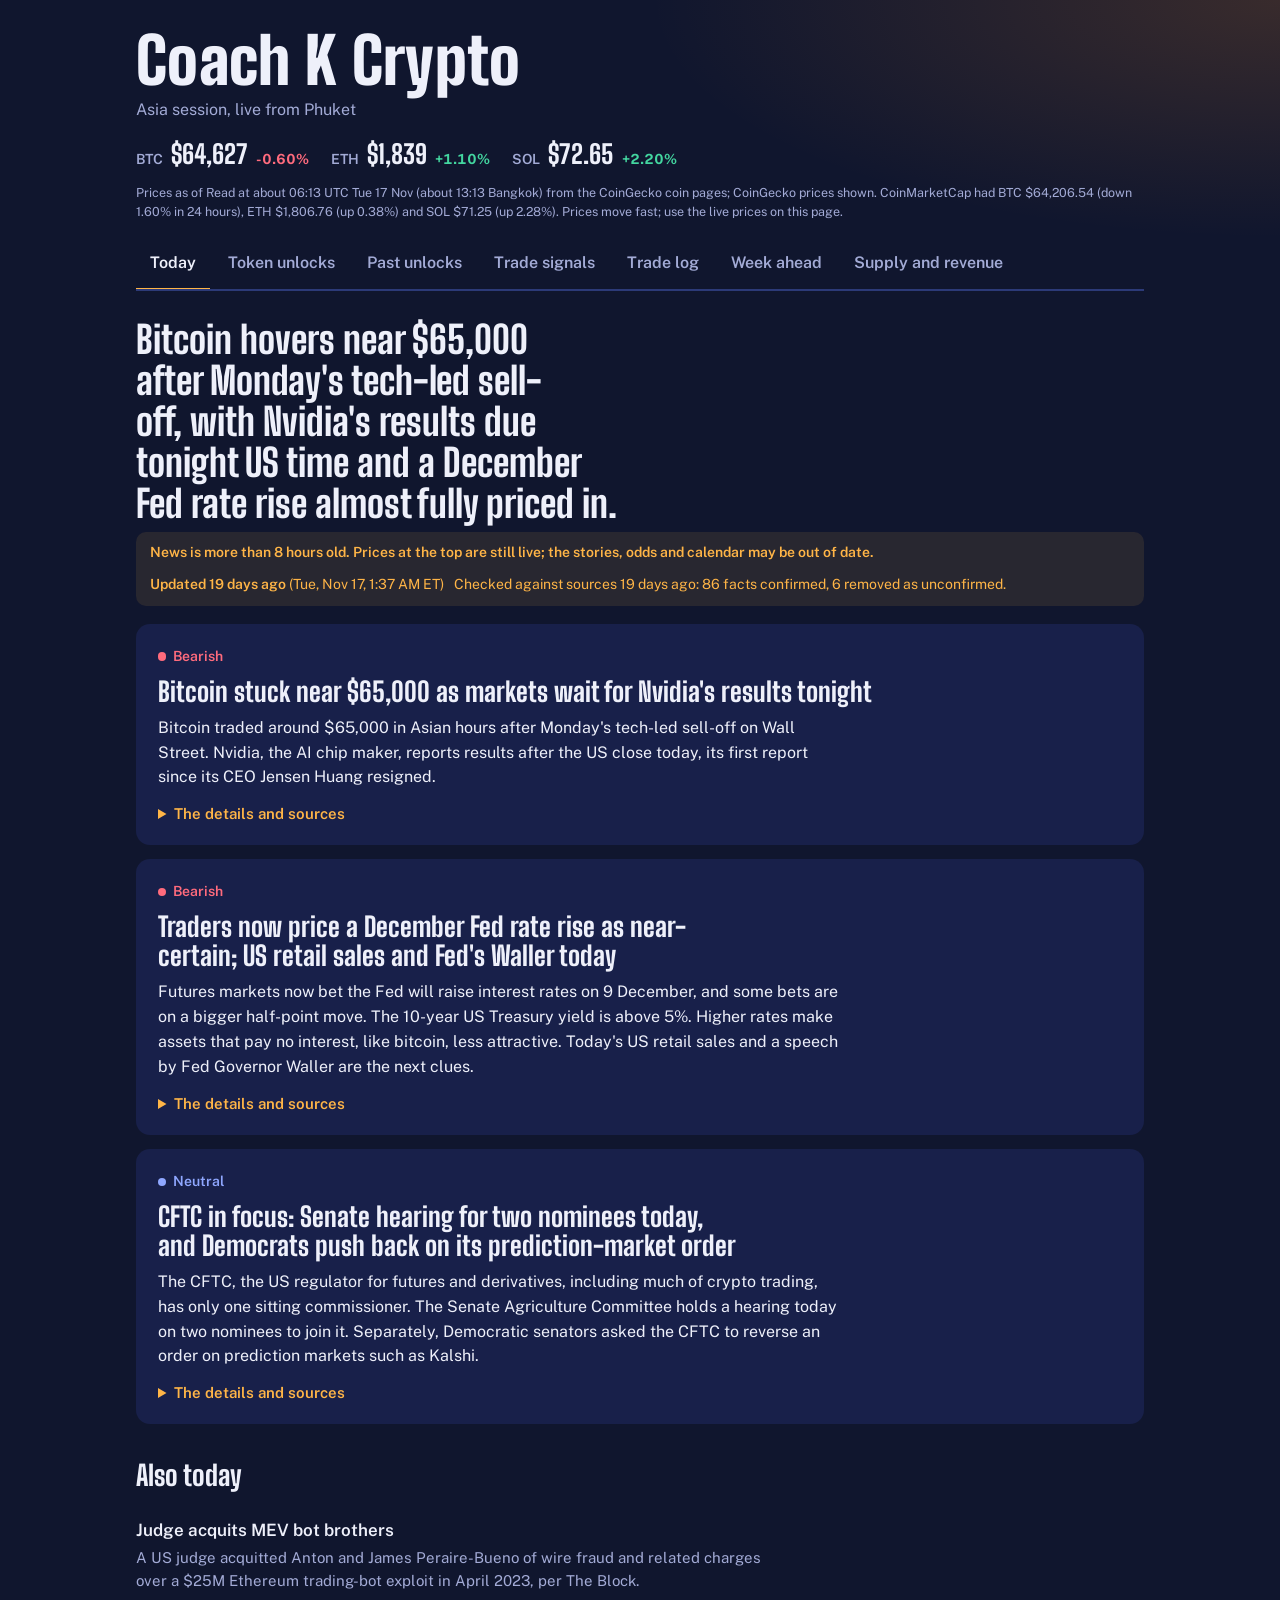
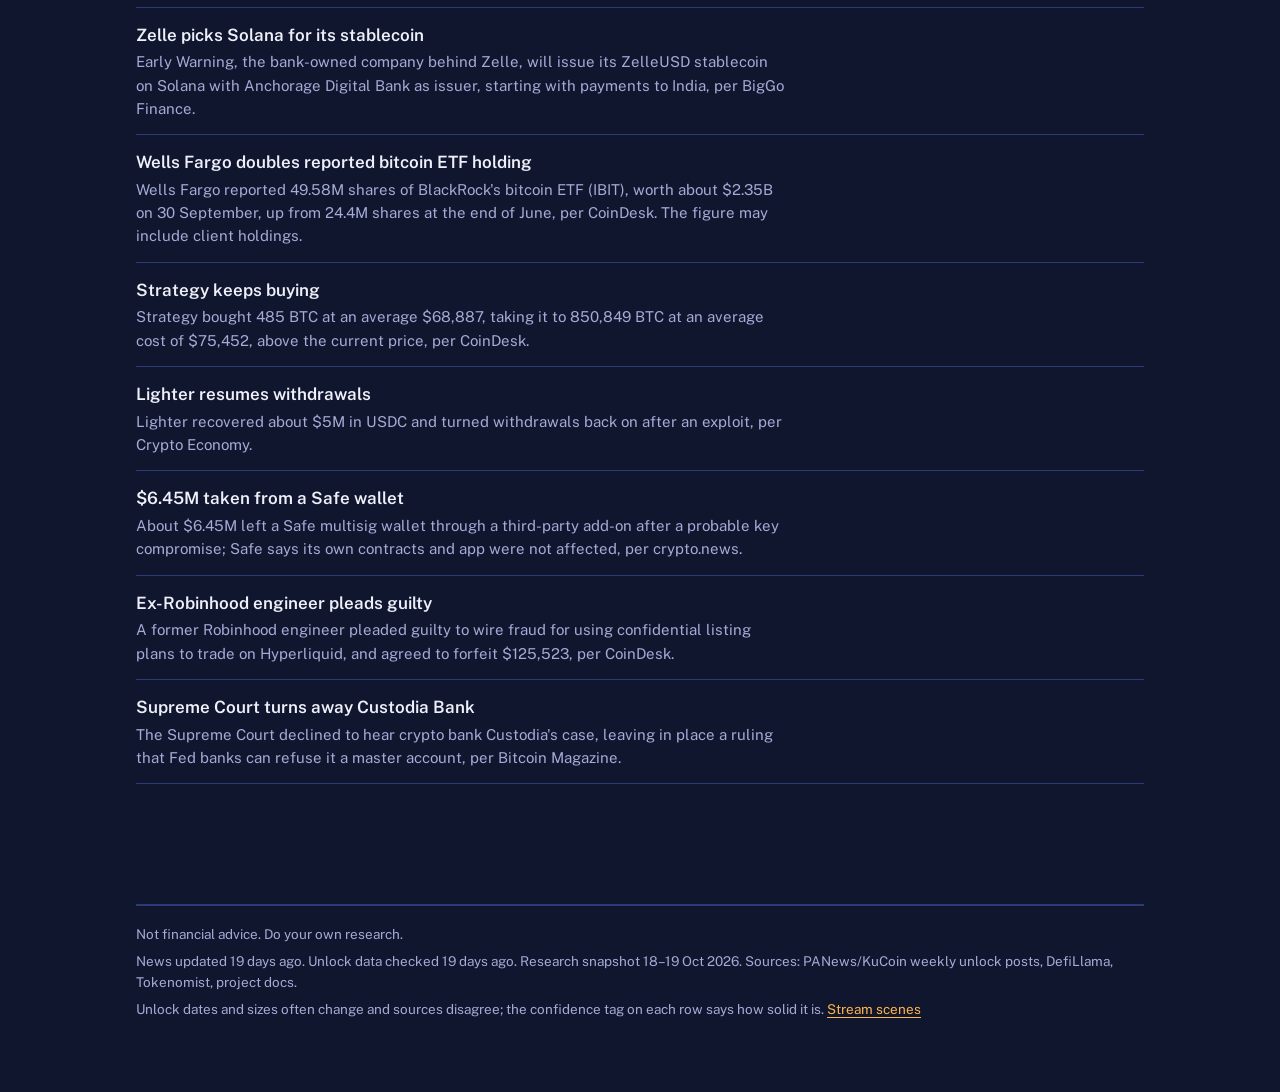
==== index.html @ 6798dce6 "Trade signals: simple card view; size badges, pump warning, week-move tracking - One card per setup " ====
<!doctype html>
<html lang="en">
<head>
<meta charset="utf-8">
<meta name="viewport" content="width=device-width,initial-scale=1,viewport-fit=cover">
<title>Coach K Crypto Desk</title>
<meta name="description" content="Today's crypto news, upcoming token unlocks and the week's market calendar.">
<link rel="preconnect" href="https://fonts.googleapis.com">
<link rel="preconnect" href="https://fonts.gstatic.com" crossorigin>
<link rel="stylesheet" href="https://fonts.googleapis.com/css2?family=Big+Shoulders+Display:wght@700;800;900&family=Public+Sans:wght@400;500;600;700&display=swap">
<link rel="stylesheet" href="assets/desk.css">
<style>
body { margin: 0; background: var(--night); color: var(--text); font-family: var(--body); font-size: 16px; line-height: 1.55; }
.wrap { max-width: 1040px; margin: 0 auto; padding-left: max(16px, env(safe-area-inset-left, 0px)); padding-right: max(16px, env(safe-area-inset-right, 0px)); padding-block: 0 72px; }
a { color: var(--sun); text-underline-offset: 3px; }
:focus-visible { outline: 3px solid var(--sun); outline-offset: 2px; border-radius: 4px; }

header.top { background: radial-gradient(900px 340px at 100% 0%, rgba(240, 138, 36, .18), transparent 70%); padding-top: env(safe-area-inset-top, 0); }
header.top .wrap { padding-bottom: 0; }
.brandrow { display: flex; flex-wrap: wrap; align-items: flex-end; justify-content: space-between; gap: 12px 24px; padding: 32px 0 18px; }
.brand h1 { font-family: var(--display); font-weight: 900; font-size: clamp(40px, 7vw, 64px); line-height: .9; margin: 0; letter-spacing: .005em; }
.brand p { margin: 8px 0 0; color: var(--muted); }
.prices { display: flex; flex-wrap: wrap; gap: 8px 22px; align-items: baseline; }
.prices div { display: flex; gap: 8px; align-items: baseline; }
.prices .s { color: var(--muted); font-weight: 600; font-size: 14px; }
.prices .p { font-family: var(--display); font-weight: 800; font-size: 26px; }
.prices .ch { font-size: 14px; font-weight: 700; }
.prices .src { width: 100%; font-size: 12.5px; color: var(--muted); }

nav.tabs { display: flex; gap: 4px; overflow-x: auto; border-bottom: 2px solid var(--line); scrollbar-width: none; }
nav.tabs button { font: inherit; font-weight: 600; font-size: 16px; color: var(--muted); background: none; border: 0; padding: 12px 14px; border-bottom: 3px solid transparent; margin-bottom: -2px; cursor: pointer; white-space: nowrap; }
nav.tabs button[aria-selected="true"] { color: var(--text); border-bottom-color: var(--sun); }

section { padding-top: 28px; }
.lead { font-family: var(--display); font-weight: 800; font-size: clamp(26px, 4vw, 38px); line-height: 1.08; margin: 0 0 8px; max-width: 30ch; text-wrap: balance; }
.stamp { color: var(--muted); font-size: 14px; margin: 0 0 24px; }
h2 { font-family: var(--display); font-weight: 800; font-size: 28px; line-height: 1.1; margin: 36px 0 12px; }

.stories { display: grid; gap: 14px; }
.storyc { background: var(--panel); border-radius: 14px; padding: 20px 22px; }
.storyc h3 { font-family: var(--display); font-weight: 800; font-size: 27px; line-height: 1.08; margin: 8px 0 10px; text-wrap: balance; }
.storyc p { margin: 0; max-width: 68ch; }
.storyc details { margin-top: 12px; }
.storyc summary { cursor: pointer; color: var(--sun); font-weight: 600; font-size: 15px; }
.storyc ul { margin: 12px 0 0; padding-left: 20px; display: grid; gap: 8px; max-width: 68ch; color: var(--muted); }
.storyc .srcs { margin-top: 12px; font-size: 14px; display: flex; flex-direction: column; gap: 4px; }
.mood { font-size: 14px; }

.briefs { display: grid; gap: 0; }
.briefs a { display: block; text-decoration: none; color: inherit; padding: 14px 0; border-bottom: 1px solid var(--line); }
.briefs a:hover b { color: var(--sun); }
.briefs b { font-weight: 600; font-size: 17px; }
.briefs span { display: block; color: var(--muted); font-size: 15px; margin-top: 2px; max-width: 72ch; }

.seg { display: inline-flex; background: var(--panel); border-radius: 10px; padding: 4px; gap: 4px; margin-bottom: 16px; flex-wrap: wrap; }
.seg button { font: inherit; font-size: 14.5px; font-weight: 600; color: var(--muted); background: none; border: 0; border-radius: 7px; padding: 7px 12px; cursor: pointer; }
.seg button[aria-pressed="true"] { background: var(--panel-2); color: var(--text); }
.intro { color: var(--muted); max-width: 70ch; margin: 0 0 16px; }

.ul { display: grid; gap: 8px; }
.u { background: var(--panel); border-radius: 12px; }
.u > button { all: unset; box-sizing: border-box; width: 100%; display: grid; grid-template-columns: 165px 120px 95px minmax(0, 1fr) 190px; gap: 16px; align-items: center; padding: 14px 18px; cursor: pointer; border-radius: 12px; }
.u > button:focus-visible { outline: 3px solid var(--sun); }
.u.soon > button { box-shadow: inset 4px 0 0 var(--sun); }
.u .cd { font-family: var(--display); font-weight: 800; font-size: 24px; color: var(--sun); line-height: 1.05; }
.u .cd.dayonly { color: var(--text); }
.u .when { font-size: 13px; color: var(--muted); }
.u .tok { font-family: var(--display); font-weight: 900; font-size: 26px; line-height: 1; }
.u .nm { font-size: 13px; color: var(--muted); white-space: nowrap; overflow: hidden; text-overflow: ellipsis; }
.u .val { font-family: var(--display); font-weight: 800; font-size: 22px; }
.u .val.na { font-family: var(--body); font-weight: 500; font-size: 13px; color: var(--muted); }
.u .track { height: 9px; }
.u .pct { font-size: 13px; color: var(--muted); margin-top: 4px; }
.u .pct b { color: var(--text); }
.c-score { display: flex; flex-direction: column; align-items: flex-end; gap: 6px; }
.pchip, .cchip { font-size: 12.5px; font-weight: 600; border-radius: 6px; padding: 3px 8px; white-space: nowrap; }
.pchip.p-low { color: var(--bull); background: rgba(67, 214, 160, .13); }
.pchip.p-mod { color: var(--sun); background: rgba(255, 181, 71, .13); }
.pchip.p-high { color: var(--bear); background: rgba(255, 107, 125, .14); }
.pchip.p-vhigh { color: #1A1406; background: var(--bear); }
.pchip.p-na { color: var(--muted); background: rgba(255, 255, 255, .06); }
.cchip { color: var(--muted); background: rgba(255, 255, 255, .05); font-weight: 500; }
.cchip b { color: var(--text); font-variant-numeric: tabular-nums; }
.cchip.c-high b { color: var(--bull); } .cchip.c-good b { color: var(--calm); } .cchip.c-low b { color: var(--sun); } .cchip.c-unverified b { color: var(--bear); }
.mgrid { display: grid; grid-template-columns: minmax(0, 1fr) minmax(0, 1fr); gap: 18px; margin-bottom: 8px; }
.mgrid h4 { margin: 0 0 4px; font-size: 15px; color: var(--text); }
.small { font-size: 13.5px; color: var(--muted); margin: 0 0 6px; }
ul.facts { list-style: none; margin: 0; padding: 0; display: grid; gap: 6px; }
ul.facts li { display: grid; grid-template-columns: 52px minmax(0, 1fr); gap: 8px; font-size: 14px; line-height: 1.4; }
ul.facts b { color: var(--text); font-weight: 600; }
.fp { font-weight: 700; text-align: right; }
.fp.neg { color: var(--bear); } .fp.pos { color: var(--bull); } .fp.na { color: var(--muted); font-weight: 500; }
.ev { color: var(--muted); font-size: 13px; }
.srcs { display: flex; flex-wrap: wrap; gap: 4px 12px; }
.history { background: rgba(255,181,71,.07); border-radius: 8px; padding: 8px 10px; color: var(--text); }
details.method { background: var(--panel); border-radius: 12px; padding: 12px 16px; margin: 0 0 14px; }
details.method summary { cursor: pointer; color: var(--sun); font-weight: 600; }
.mbody { display: grid; gap: 10px; margin-top: 10px; max-width: 75ch; }
.mbody p { margin: 0; }
.evlist { margin: 0; padding-left: 18px; display: grid; gap: 6px; font-size: 14px; color: var(--muted); }
@media (max-width: 720px) { .mgrid { grid-template-columns: 1fr; } }
.panel { background: var(--panel); border-radius: 14px; padding: 18px 20px; margin: 0 0 16px; display: grid; gap: 10px; min-width: 0; }
.panel h3 { font-family: var(--display); font-weight: 800; font-size: 22px; line-height: 1.1; margin: 0; }
.phead { display: flex; flex-wrap: wrap; gap: 10px 16px; align-items: center; justify-content: space-between; }
.phead .seg { margin: 0; }
.chartbox { position: relative; overflow-x: auto; }
.tip[hidden] { display: none; }
.lc { width: 100%; min-width: 600px; height: auto; display: block; }
.lc .grid { stroke: rgba(255,255,255,.07); stroke-width: 1; }
.lc .zero { stroke: rgba(255,255,255,.28); stroke-width: 1; }
.lc .d0, .spark .d0 { stroke: var(--sun); stroke-width: 1; stroke-dasharray: 3 3; }
.lc .xh { stroke: rgba(255,255,255,.4); stroke-width: 1; }
.lc .tick { fill: var(--muted); font-size: 12px; font-family: var(--body); }
.lc .dl { fill: var(--text); font-size: 12.5px; font-family: var(--body); font-weight: 600; }
.tip { position: absolute; top: 8px; background: var(--night); border: 1px solid var(--line); border-radius: 8px; padding: 8px 10px; font-size: 13px; display: grid; gap: 3px; min-width: 170px; pointer-events: none; }
.tip i, .sw { display: inline-block; width: 9px; height: 9px; border-radius: 50%; margin-right: 6px; }
.spark svg polyline { stroke: var(--text); }
.spark .zero { stroke: rgba(255,255,255,.2); }
table.gt td:first-child { white-space: nowrap; }
.smalltag { color: var(--sun); font-size: 12px; font-weight: 600; }
.rng { display: block; color: var(--muted); font-size: 11.5px; }
.verdict { margin: 0; font-weight: 600; max-width: 75ch; }
.grid { min-width: 620px; }
.grid th[scope=row] { text-align: left; white-space: nowrap; color: var(--muted); font-weight: 600; }
.gcell { text-align: center !important; vertical-align: middle; border-radius: 6px; }
.gcell b { display: block; font-size: 17px; }
.gcell small { display: block; color: var(--muted); font-size: 11.5px; }
.gcell.pos { background: rgba(67, 214, 160, .10); } .gcell.pos b { color: var(--bull); }
.gcell.neg { background: rgba(255, 107, 125, .08); } .gcell.neg b { color: var(--bear); }
.gcell.clear { box-shadow: inset 0 0 0 2px var(--bull); }
.gcell.best { box-shadow: inset 0 0 0 3px var(--sun); }
.gcell.na { background: transparent; }
section > .seg:first-child { margin-top: 0; }
.warnline { color: var(--sun); }
ol.steps { margin: 0; padding-left: 22px; display: grid; gap: 8px; max-width: 80ch; }
table.sig { min-width: 1080px; }
.gl { display: grid; grid-template-columns: repeat(4, minmax(0, 1fr)); gap: 10px; }
.gl .gc { background: rgba(255, 255, 255, .04); border-radius: 12px; padding: 12px 14px; display: grid; gap: 4px; }
.gl .gc .gn { font-size: 22px; font-weight: 800; letter-spacing: .5px; }
.gl .gc .gr { font-size: 20px; font-weight: 700; font-variant-numeric: tabular-nums; }
.gl .gc small { color: var(--muted); }
.gb { display: inline-block; font-weight: 800; font-size: 12px; letter-spacing: .4px; border-radius: 6px; padding: 2px 7px; margin-right: 4px; }
.gb.g-AAA { background: rgba(67, 214, 160, .18); color: var(--bull); } .gb.g-AA { background: rgba(143, 167, 255, .18); color: var(--calm); }
.gb.g-A { background: rgba(255, 181, 71, .16); color: var(--sun); } .gb.g-none { background: rgba(255, 255, 255, .06); color: var(--muted); }
.gn.g-AAA { color: var(--bull); } .gn.g-AA { color: var(--calm); } .gn.g-A { color: var(--sun); } .gn.g-none { color: var(--muted); }
.eck { display: inline-block; font-size: 12.5px; margin: 2px 6px 2px 0; white-space: nowrap; } .eck.y { color: var(--bull); } .eck.n { color: var(--muted); text-decoration: line-through; } .eck.u { color: var(--muted); }
.est { font-size: 12px; font-weight: 700; border-radius: 6px; padding: 2px 7px; white-space: nowrap; }
.est.s-confirmed { background: rgba(67, 214, 160, .16); color: var(--bull); } .est.s-watching { background: rgba(255, 181, 71, .14); color: var(--sun); }
.est.s-hurts { background: rgba(255, 107, 125, .14); color: var(--bear); } .est.s-few { background: rgba(255, 255, 255, .06); color: var(--muted); }
.gup { display: grid; gap: 8px; } .gup .gi { display: grid; grid-template-columns: 64px minmax(0, 1fr) auto; gap: 4px 12px; align-items: start; background: rgba(255, 255, 255, .03); border-radius: 10px; padding: 10px 12px; }
@media (max-width: 760px) { .gl { grid-template-columns: repeat(2, minmax(0, 1fr)); } .gup .gi { grid-template-columns: 56px minmax(0, 1fr); } .gup .gi .gx { grid-column: 2; } }
.status { font-weight: 600; } .status.soon { color: var(--sun); } .status.open { color: var(--bull); }
.heat td.n { color: var(--text); font-variant-numeric: tabular-nums; } .heat td.pick { outline: 2px solid var(--sun); outline-offset: -2px; font-weight: 700; }
details.logp h4 { margin: 18px 0 6px; font-size: 15px; } table.sig small.why { color: var(--muted); font-size: 12px; } table.sig td { vertical-align: top; }
.tiles { display: grid; grid-template-columns: repeat(auto-fit, minmax(130px, 1fr)); gap: 10px; margin: 14px 0 18px; }
.tile { background: var(--panel, #1b2350); border-radius: 10px; padding: 10px 14px; } .tile small { display: block; color: var(--muted); font-size: 12.5px; } .tile b { font-size: 20px; }
ul.plain { list-style: none; padding: 0; margin: 0; } ul.plain li { padding: 6px 0; border-top: 1px solid rgba(255,255,255,.06); }
tr.ctx td { background: rgba(255,255,255,.03); font-size: 13.5px; line-height: 1.7; padding: 10px 14px; } tr.ctx[hidden] { display: none; }
.ctxbtn { background: none; border: 0; color: var(--muted); font-size: 12px; padding: 2px 0; cursor: pointer; } .ctxbtn:hover { color: var(--text); }
table.sig tr.avoid td { background: rgba(255,99,99,.07); } table.sig tr.avoid td:first-child { box-shadow: inset 3px 0 0 #ff6363; }
table.sig td:first-child { min-width: 168px; } .scard { border: 1px solid rgba(255,255,255,.08); border-radius: 10px; padding: 10px 14px; margin: 8px 0; } .scard.dim { opacity: .65; } .scard.avoid { border-color: #ff6363; background: rgba(255,99,99,.06); }
.cl1 { display: flex; align-items: center; gap: 10px; flex-wrap: wrap; font-size: 17px; } .cl1 .vd { margin-left: auto; } .cl2 { color: var(--muted); font-size: 14px; margin-top: 3px; } .cl2 b { color: var(--text); } .cl3 { font-size: 13.5px; margin-top: 3px; }
.vd { font-size: 12.5px; font-weight: 700; border-radius: 999px; padding: 3px 11px; } .v-sig { background: rgba(57,135,229,.22); color: #9cc7ff; } .v-strong { background: #199e70; color: #fff; } .v-bad { background: #ff6363; color: #1b1030; } .v-none { background: rgba(255,255,255,.07); color: var(--muted); }
details.more { margin-top: 8px; } details.more > summary { cursor: pointer; color: var(--muted); font-size: 14px; padding: 4px 0; }
details.fold > summary { cursor: pointer; list-style: none; } details.fold > summary h3 { display: inline; } details.fold > summary::after { content: '  show'; color: var(--sun); font-size: 13px; } details.fold[open] > summary::after { content: '  hide'; } details.fold .panel { box-shadow: none; padding-left: 0; padding-right: 0; background: none; }
.szb { white-space: nowrap; display: inline-block; font-size: 11.5px; font-weight: 700; border-radius: 5px; padding: 1px 6px; margin: 2px 0; letter-spacing: .01em; }
.szb.sz0 { color: var(--muted); font-weight: 500; padding-left: 0; } .szb.sz1 { background: rgba(255,181,71,.14); color: #ffcf87; }
.szb.sz2 { background: rgba(236,133,71,.25); color: #ffb88f; } .szb.sz3 { background: #ec8547; color: #1b1030; }
.pc.warn { color: #ffcf87; } .status.bad { color: #ff8a8a; font-weight: 700; }
.tierA { color: var(--sun); font-weight: 700; font-size: 12px; }
.pc { font-weight: 600; font-size: 13.5px; } .pc.ok { color: var(--bull); } .pc.bad { color: var(--bear); } .pc.na { color: var(--muted); font-weight: 500; }
details.logp summary { cursor: pointer; list-style: none; } details.logp summary h3 { display: inline; } details.logp summary::after { content: ' (show)'; color: var(--sun); font-size: 14px; } details.logp[open] summary::after { content: ' (hide)'; }
.findings ul { margin: 0; padding-left: 18px; display: grid; gap: 6px; max-width: 80ch; }
tr.small td { opacity: .75; }
.na { color: var(--muted); }
.bars2 { display: grid; gap: 8px; }
.brow { display: grid; grid-template-columns: 150px minmax(0, 1fr) 46px; gap: 12px; align-items: center; font-size: 14px; }
.bar2 { height: 12px; background: rgba(255,255,255,.06); border-radius: 4px; overflow: hidden; }
.bar2 i { display: block; height: 100%; background: var(--sun); border-radius: 0 4px 4px 0; }
table.el { min-width: 680px; }
table.el tr.click { cursor: pointer; }
table.el tr.click:hover td, table.el tr.open td { background: var(--panel-2); }
table.el tr.click:focus-visible { outline: 2px solid var(--sun); outline-offset: -2px; }
table.el small { color: var(--muted); }
table.el tr.det td { background: var(--panel-2); }
section > .tablewrap, .panel .tablewrap { background: transparent; }
@media (max-width: 560px) { .brow { grid-template-columns: 110px minmax(0, 1fr) 40px; } .panel { padding: 14px; } }

.u .more { padding: 0 18px 16px; font-size: 14.5px; color: var(--muted); display: grid; gap: 4px; }
.u .more b { color: var(--text); font-weight: 600; }
@media (max-width: 560px) { .prices { gap: 4px 14px; } .prices .p { font-size: 21px; } }
@media (max-width: 720px) {
  .u > button { grid-template-columns: minmax(0, 1fr) auto; gap: 8px 12px; }
  .u .c-tok { grid-row: 1; grid-column: 1; }
  .u .c-val { grid-row: 1; grid-column: 2; text-align: right; }
  .u .c-cd { grid-row: 2; grid-column: 1; }
  .c-score { grid-row: 4; grid-column: 1 / -1; flex-direction: row; justify-content: flex-start; flex-wrap: wrap; }
  .u .c-sup { grid-row: 3; grid-column: 1 / -1; }
}

.sched { display: grid; gap: 8px; }
.sched .s { background: var(--panel); border-radius: 12px; padding: 14px 18px; display: grid; grid-template-columns: 120px minmax(0, 1fr) 150px; gap: 16px; align-items: baseline; }
.sched .tok { font-family: var(--display); font-weight: 900; font-size: 24px; line-height: 1; }
.sched .nm, .sched .k { font-size: 13px; color: var(--muted); }
.sched .amt { font-weight: 600; }
.sched .note { font-size: 14px; color: var(--muted); margin-top: 2px; }
.sched .nx { text-align: right; font-family: var(--display); font-weight: 800; font-size: 20px; color: var(--sun); }
@media (max-width: 640px) { .sched .s { grid-template-columns: 1fr auto; } .sched .s > div:nth-child(2) { grid-column: 1 / -1; grid-row: 2; } }

.cal { display: grid; gap: 6px; }
.crow { display: grid; grid-template-columns: 190px minmax(0, 1fr); gap: 16px; padding: 12px 16px; border-radius: 12px; }
.crow.key { background: var(--panel); box-shadow: inset 4px 0 0 var(--sun); }
.crow .t { font-family: var(--display); font-weight: 800; font-size: 20px; line-height: 1.1; }
.crow .t small { display: block; font-family: var(--body); font-weight: 500; font-size: 13px; color: var(--muted); }
.crow .e { font-weight: 600; display: flex; gap: 10px; align-items: baseline; }
.crow .e .mood { font-size: 0; flex: none; }
.crow .e .mood::before { width: 10px; height: 10px; }
.crow .n { font-size: 14.5px; color: var(--muted); padding-left: 20px; }
@media (max-width: 560px) { .crow { grid-template-columns: 1fr; gap: 4px; } }

.tablewrap { overflow-x: auto; background: var(--panel); border-radius: 12px; }
table { border-collapse: collapse; width: 100%; min-width: 760px; font-size: 14.5px; }
th, td { text-align: left; padding: 10px 14px; border-bottom: 1px solid var(--line); vertical-align: top; }
th { color: var(--muted); font-weight: 600; font-size: 13px; white-space: nowrap; }
th button { all: unset; cursor: pointer; }
th button:focus-visible { outline: 2px solid var(--sun); }
td.n, th.n { text-align: right; font-variant-numeric: tabular-nums; white-space: nowrap; }
td.tk { font-family: var(--display); font-weight: 900; font-size: 19px; }
td.tk small { display: block; font-family: var(--body); font-weight: 500; font-size: 12.5px; color: var(--muted); }
tr:last-child td { border-bottom: 0; }

footer { margin-top: 48px; padding-top: 18px; border-top: 2px solid var(--line); font-size: 13.5px; color: var(--muted); display: grid; gap: 6px; }
.state { padding: 60px 0; color: var(--muted); }
.fresh { display: flex; gap: 10px; align-items: baseline; flex-wrap: wrap; font-size: 14px; color: var(--muted); margin: 0 0 18px; }
.fresh b { color: var(--text); font-weight: 600; }
.fresh.stale { color: var(--sun); background: rgba(255, 181, 71, .1); border-radius: 10px; padding: 10px 14px; }
.fresh.stale b { color: var(--sun); }
.breaking { display: grid; gap: 10px; margin: 0 0 22px; }
.breaking a { display: grid; grid-template-columns: auto minmax(0, 1fr); gap: 4px 14px; text-decoration: none; color: inherit; background: var(--panel-2); border-radius: 12px; padding: 14px 18px; box-shadow: inset 4px 0 0 var(--bear); }
.breaking .tag { color: var(--bear); font-weight: 700; font-size: 13px; padding-top: 2px; }
.breaking b { font-size: 17px; }
.breaking span.s { grid-column: 2; color: var(--muted); font-size: 15px; }
html.scene-mode, html.scene-mode body { height: 100%; overflow: hidden; background: var(--night); }
.scene-frame { position: fixed; inset: 0; width: 100%; height: 100%; border: 0; display: block; }
</style>
</head>
<body>
<header class="top">
  <div class="wrap">
    <div class="brandrow">
      <div class="brand"><h1 id="brand">Crypto Desk</h1><p id="tagline"></p></div>
      <div class="prices" id="prices" aria-live="polite"></div>
    </div>
    <nav class="tabs" role="tablist" aria-label="Sections">
      <button role="tab" data-tab="news" aria-selected="true">Today</button>
      <button role="tab" data-tab="unlocks" aria-selected="false">Token unlocks</button>
      <button role="tab" data-tab="past" aria-selected="false">Past unlocks</button>
      <button role="tab" data-tab="signals" aria-selected="false">Trade signals</button>
      <button role="tab" data-tab="log" aria-selected="false">Trade log</button>
      <button role="tab" data-tab="week" aria-selected="false">Week ahead</button>
      <button role="tab" data-tab="supply" aria-selected="false">Supply and revenue</button>
    </nav>
  </div>
</header>
<main class="wrap" id="main"><p class="state">Loading today’s desk…</p></main>
<div class="wrap"><footer id="foot"></footer></div>

<script src="assets/desk.js"></script>
<script>
(function () {
  function sceneRoute() {
    const m = location.hash.match(/^#obs(?:-(unlocks|story|calendar|ticker))?$/);
    if (!m) return false;
    const f = document.createElement('iframe');
    f.src = 'obs.html' + (m[1] ? '?scene=' + m[1] : '');
    f.title = m[1] ? 'Stream scene: ' + m[1] : 'Stream scenes';
    f.className = 'scene-frame';
    document.documentElement.classList.add('scene-mode');
    document.body.replaceChildren(f);
    return true;
  }
  addEventListener('hashchange', () => { if (/^#obs/.test(location.hash) || document.documentElement.classList.contains('scene-mode')) location.reload(); });
  if (sceneRoute()) return;
  const { el } = Desk;
  const main = document.getElementById('main');
  let D, P, tab = 'news', uRange = 30, uView = 'upcoming', sortKey = 'revenueUsdM', open = null, cdTimer;
  try { const h = location.hash.slice(1); if (['news', 'unlocks', 'past', 'signals', 'log', 'week', 'supply'].includes(h)) tab = h; } catch (e) {}

  function cap(s) { return s ? s[0].toUpperCase() + s.slice(1) : ''; }

  function renderPrices() {
    const box = document.getElementById('prices');
    const kids = ['btc', 'eth', 'sol'].map(k => {
      const x = P && P[k], ch = Desk.change(x && x.chg24h);
      return el('div', null, [el('span', { class: 's', text: k.toUpperCase() }), el('span', { class: 'p num', text: Desk.price(x && x.price) }), el('span', { class: 'ch num ' + ch.dir, text: ch.text })]);
    });
    kids.push(el('span', { class: 'src', text: P && P.live ? 'Live from ' + P.source + ', updates every minute' : 'Prices as of ' + (P && P.source || 'the brief') }));
    box.replaceChildren(...kids);
  }

  function freshness() {
    const v = D.news.verification;
    const h = Desk.ageHours(D.news.updated);
    const stale = h == null || h > 8 || !v;
    const when = new Date(D.news.updated).toLocaleString('en-US', { weekday: 'short', day: 'numeric', month: 'short', hour: 'numeric', minute: '2-digit', timeZone: D.site.timeZone }) + ' ' + (D.site.tzLabel || '');
    const kids = [el('span', null, [el('b', { text: 'Updated ' + Desk.ago(D.news.updated) }), ' (' + when + ')'])];
    if (v) kids.push(el('span', { text: 'Checked against sources ' + Desk.ago(v.checkedAt) + ': ' + v.claimsChecked + ' facts confirmed' + (v.claimsRemoved ? ', ' + v.claimsRemoved + ' removed as unconfirmed' : '') + '.' }));
    else kids.push(el('span', { text: 'This edition has not been through the source check yet.' }));
    if (h != null && h > 8) kids.unshift(el('b', { text: 'News is more than 8 hours old. Prices at the top are still live; the stories, odds and calendar may be out of date.' }));
    return el('p', { class: 'fresh' + (stale ? ' stale' : ''), role: stale ? 'status' : null }, kids);
  }

  function breaking() {
    const b = (D.news.breaking || []).filter(x => (Desk.ageHours(x.at) ?? 99) < 24);
    if (!b.length) return null;
    return el('div', { class: 'breaking', 'aria-label': 'Breaking' }, b.map(x => el('a', { href: x.url, target: '_blank', rel: 'noopener' }, [
      el('span', { class: 'tag', text: 'Breaking, ' + Desk.ago(x.at) }), el('b', { text: x.title }), el('span', { class: 's', text: x.summary || '' })
    ])));
  }

  function news() {
    const n = D.news;
    return el('section', { 'aria-label': 'Today' }, [
      breaking(),
      el('p', { class: 'lead', text: n.headline }),
      freshness(),
      el('div', { class: 'stories' }, (n.stories || []).map(s => el('article', { class: 'storyc' }, [
        el('span', { class: 'mood ' + s.mood, text: cap(s.mood) }),
        el('h3', { text: s.title }),
        el('p', { text: s.summary }),
        el('details', null, [
          el('summary', { text: 'The details and sources' }),
          el('ul', null, (s.points || []).map(p => el('li', { text: p }))),
          el('div', { class: 'srcs' }, (s.sources || []).map(x => el('a', { href: x.url, target: '_blank', rel: 'noopener', text: x.label })))
        ])
      ]))),
      (n.briefs || []).length ? el('h2', { text: 'Also today' }) : null,
      el('div', { class: 'briefs' }, (n.briefs || []).map(b => el('a', { href: b.url, target: '_blank', rel: 'noopener' }, [el('b', { text: b.title }), el('span', { text: b.summary })])))
    ]);
  }

  const PRESSURE = { 'Low': 'p-low', 'Moderate': 'p-mod', 'High': 'p-high', 'Very high': 'p-vhigh', 'Not enough data': 'p-na' };
  function pressureChip(u) {
    const g = (u.impact && u.impact.grade) || 'Not enough data';
    return el('span', { class: 'pchip ' + PRESSURE[g], title: 'Sell pressure, based on what past unlocks like this did' }, [g === 'Not enough data' ? 'Pressure: not enough data' : 'Sell pressure: ' + g]);
  }
  function confChip(u) {
    const c = u.confidenceScore ?? 0, l = u.confidenceLabel || 'Unverified';
    return el('span', { class: 'cchip c-' + l.toLowerCase(), title: 'How sure we are the date and size are right' }, [el('b', { text: String(c) }), ' ' + l.toLowerCase()]);
  }
  function evidenceLink(key) {
    const e = ((D.unlocks.scoring || {}).evidence || {})[key];
    if (!e) return null;
    return e.url ? el('a', { href: e.url, target: '_blank', rel: 'noopener', text: e.label }) : el('span', { text: e.label });
  }
  function fmtPts(p) { return p == null ? '?' : (p > 0 ? '+' : '') + p; }

  function unlockRow(u, now) {
    const c = Desk.countdown(u, now), v = Desk.usd(u.usdM), id = u.date + u.token;
    const isOpen = open === id;
    const btn = el('button', { type: 'button', 'aria-expanded': String(isOpen) }, [
      el('div', { class: 'c-cd' }, [el('div', { class: 'cd num' + (u.timeUTC ? '' : ' dayonly'), 'data-cd': id, text: c.text }), el('div', { class: 'when', text: Desk.dayLabel(u, D.site.timeZone) + (u.timeUTC ? ' ' + (D.site.tzLabel || '') : '') })]),
      el('div', { class: 'c-tok' }, [el('div', { class: 'tok', text: u.token }), el('div', { class: 'nm', text: u.name })]),
      el('div', { class: 'c-val' }, [v ? el('div', { class: 'val num', text: v }) : el('div', { class: 'val na', text: 'Size unconfirmed' })]),
      el('div', { class: 'c-sup' }, u.pct != null ? [el('div', { class: 'track' }, [el('i', { style: 'width:' + Desk.supplyWidth(u.pctCirculating ?? u.pct) + '%' })]), el('div', { class: 'pct' }, [el('b', { text: (u.pctCirculating ?? u.pct) + '%' }), ' ' + (u.pctCirculating != null ? 'of circulating' : (u.pctBasis || ''))])] : [el('div', { class: 'pct', text: 'Share of supply unconfirmed' })]),
      el('div', { class: 'c-score' }, [pressureChip(u), confChip(u)])
    ]);
    btn.addEventListener('click', () => { open = isOpen ? null : id; render(); });
    let more = null;
    if (isOpen) {
      const imp = u.impact || { factors: [] };
      const m = u.market || {};
      more = el('div', { class: 'more' }, [
        el('div', { class: 'mgrid' }, [
          el('section', null, [
            el('h4', { text: imp.grade === 'Not enough data' ? 'Sell pressure: not enough data yet' : 'Why sell pressure is ' + imp.grade.toLowerCase() }),
            el('p', { class: 'small', text: imp.grade === 'Not enough data' ? 'At least two of size vs. trading, size vs. supply and who receives it must be confirmed before we grade it.' : imp.points + ' of ' + imp.maxPoints + ' points. A pattern from past unlocks, not a prediction.' }),
            el('ul', { class: 'facts' }, imp.factors.map(f => el('li', null, [
              el('span', { class: 'fp num' + (f.points == null ? ' na' : f.points > 0 ? ' neg' : f.points < 0 ? ' pos' : ''), text: fmtPts(f.points) }),
              el('span', null, [el('b', { text: f.label }), ' ' + f.detail + '. ', el('span', { class: 'ev' }, ['Basis: ', evidenceLink(f.evidence)])])
            ])))
          ]),
          el('section', null, [
            el('h4', { text: 'Confidence ' + (u.confidenceScore ?? 0) + ' / 100' }),
            el('ul', { class: 'facts' }, (u.confidenceParts || []).map(p => el('li', null, [
              el('span', { class: 'fp num' + (p.points < 0 ? ' neg' : p.points === 0 ? ' na' : ''), text: p.max ? p.points + '/' + p.max : String(p.points) }),
              el('span', null, [el('b', { text: p.label }), ' ' + (p.detail || '')])
            ]))),
            (u.verify && u.verify.notes) ? el('p', { class: 'small', text: 'Re-check notes: ' + u.verify.notes }) : null
          ])
        ]),
        el('div', null, [el('b', { text: 'Who receives it: ' }), u.recipients || 'unconfirmed']),
        (() => { const h = D.backtest && D.backtest.perToken && D.backtest.perToken[u.token]; if (!h) return null;
          return el('div', { class: 'history' }, [el('b', { text: 'At its last ' + h.n + ' unlock' + (h.n > 1 ? 's' : '') + ' (in dollars): ' }), 'week before ', pct(h.uPre7), ', week after ', pct(h.uPost7), ', two weeks after ', pct(h.uPost14), h.shortWin != null ? '. A short from 7 days before to 7 days after made money ' + h.shortWin + '% of the time (median ' : '', h.shortMedian != null ? pct(h.shortMedian) : '', h.shortWin != null ? ').' : '', h.n < 3 ? ' Very few past unlocks, so this is thin.' : '']); })(),
        u.sellerNotes ? el('div', null, [el('b', { text: 'What they have done before: ' }), u.sellerNotes]) : null,
        u.investorEntry && u.investorEntry.priceUsd ? el('div', null, [el('b', { text: 'Investor entry price: ' }), '$' + u.investorEntry.priceUsd + (u.investorEntry.round ? ' (' + u.investorEntry.round + ')' : '') + (m.priceUsd ? ', now $' + m.priceUsd : '')]) : null,
        el('div', null, [el('b', { text: 'Amount: ' }), u.amountText || u.amount || 'unconfirmed', '. ', el('b', { text: 'Type: ' }), u.type === 'linear' ? 'released gradually' : 'released at once (cliff)']),
        u.sourceDisagreements ? el('div', null, [el('b', { text: 'Sources disagree: ' }), u.sourceDisagreements]) : (u.note ? el('div', null, [el('b', { text: 'Notes: ' }), u.note]) : null),
        u.gaps ? el('div', null, [el('b', { text: 'Not yet confirmed: ' }), u.gaps]) : null,
        el('div', { class: 'srcs' }, [el('b', { text: 'Sources: ' })].concat((u.sources && u.sources.length ? u.sources : (u.source ? [{ url: u.source, label: 'Source', kind: '' }] : [])).map((s, i) =>
          el('a', { href: s.url, target: '_blank', rel: 'noopener', text: (s.label || 'Source') + (s.kind ? ' (' + (s.kind === 'primary' ? 'official' : s.kind) + ')' : '') })))),
      ]);
    }
    return el('div', { class: 'u' + (c.soon ? ' soon' : '') }, [btn, more]);
  }

  function method() {
    const ev = ((D.unlocks.scoring || {}).evidence) || {};
    return el('details', { class: 'method' }, [
      el('summary', { text: 'How the two scores work' }),
      el('div', { class: 'mbody' }, [
        el('p', null, [el('b', { text: 'Sell pressure' }), ' adds up points for the features that published studies link to bigger price drops: the unlock’s size against daily trading volume (0 to 3), its size against circulating supply (0 to 3), who receives it (team counts double, investors and community once, ecosystem funds count against), an early-stage thin float (+1), a gradual release (−0.5) and investors sitting on big gains (+1). 0.5 or less is Low, up to 2.5 Moderate, up to 4.5 High, above that Very high. Most unlocks in these studies were followed by falling prices, often starting weeks before the date, so a low grade means less pressure, not a rise.']),
        el('p', null, [el('b', { text: 'Confidence' }), ' (0 to 100) rises with each independent source that confirms the date (35), the amount (30) and who receives it (15), plus a published exact time (5) and a recent independent re-check (15). The project’s own announcement counts most. Disagreements and failed re-checks pull it down.']),
        el('p', { class: 'small', text: 'Scores are computed by a fixed script from the researched facts, so the same facts always give the same score. This is a summary of research, not financial advice.' }),
        el('ul', { class: 'evlist' }, Object.keys(ev).map(k => el('li', null, [evidenceLink(k), ': ' + ev[k].finding])))
      ])
    ]);
  }

  function seg(opts, cur, set) {
    return el('div', { class: 'seg', role: 'group' }, opts.map(([k, label]) => el('button', { type: 'button', 'aria-pressed': String(cur === k), text: label, onclick: () => { set(k); render(); } })));
  }

  function unlocks() {
    const now = new Date();
    const head = seg([['upcoming', 'Upcoming'], ['schedules', 'Monthly schedules']], uView, v => uView = v);
    if (uView === 'schedules') {
      return el('section', { 'aria-label': 'Monthly unlock schedules' }, [head,
        el('p', { class: 'intro', text: 'Tokens that unlock on a fixed monthly rhythm. These repeat until the vesting schedule ends.' }),
        el('div', { class: 'sched' }, D.unlocks.schedules.map(s => el('div', { class: 's' }, [
          el('div', null, [el('div', { class: 'tok', text: s.token }), el('div', { class: 'nm', text: s.name })]),
          el('div', null, [el('div', { class: 'amt', text: [s.typicalAmount, s.typicalUsd].filter(Boolean).join(', ') }), el('div', { class: 'k', text: [s.cadence + (s.dayOfMonth ? ' on day ' + s.dayOfMonth : ''), s.pct, s.recipients ? 'to ' + s.recipients : '', s.scheduleEnds ? 'ends ' + s.scheduleEnds : ''].filter(Boolean).join('. ') }), s.note ? el('div', { class: 'note', text: s.note }) : null]),
          el('div', { class: 'nx' }, [s.nextDate ? new Date(s.nextDate + 'T00:00:00Z').toLocaleDateString('en-US', { day: 'numeric', month: 'short', timeZone: 'UTC' }) : '', el('div', { class: 'k', text: s.nextDate ? 'next' : '' })])
        ])))
      ]);
    }
    const days = uRange === 'all' ? 3650 : uRange;
    const list = Desk.upcoming(D.unlocks, now, days);
    const total = list.reduce((s, u) => s + (u.usdM || 0), 0);
    return el('section', { 'aria-label': 'Upcoming token unlocks' }, [head, ' ',
      seg([[7, 'Next 7 days'], [30, 'Next 30 days'], ['all', 'All']], uRange, v => uRange = v),
      el('p', { class: 'intro', text: 'An unlock releases tokens held by teams, investors or the treasury. ' + list.length + ' unlocks worth about ' + (Desk.usd(total) || '$0') + ' in this window. Each row shows the likely sell pressure and how confident we are in the data. Tap a row for the reasons and sources.' }),
      method(),
      el('div', { class: 'ul' }, list.length ? list.map(u => unlockRow(u, now)) : [el('p', { class: 'state', text: 'No unlocks in this window.' })])
    ]);
  }

  function week() {
    return el('section', { 'aria-label': 'Week ahead' }, [
      el('p', { class: 'intro', text: 'Events that can move crypto. Times in ET, Bangkok underneath. Highlighted rows are the big ones.' }),
      el('div', { class: 'cal' }, (D.news.calendar || []).map(c => el('div', { class: 'crow' + (c.key ? ' key' : '') }, [
        el('div', { class: 't' }, [c.et || c.bkk, el('small', { text: c.bkk ? 'Bangkok ' + c.bkk : '' })]),
        el('div', null, [el('div', { class: 'e' }, [el('span', { class: 'mood ' + (c.impact || 'neutral'), title: cap(c.impact) }), c.event]), c.note ? el('div', { class: 'n', text: c.note }) : null])
      ])))
    ]);
  }

  function supply() {
    const rows = D.unlocks.supply.slice().sort((a, b) => (b[sortKey] ?? -1) - (a[sortKey] ?? -1));
    const th = (k, label, num) => el('th', { class: num ? 'n' : '', 'aria-sort': sortKey === k ? 'descending' : null }, [el('button', { type: 'button', text: label + (sortKey === k ? ' ↓' : ''), onclick: () => { sortKey = k; render(); } })]);
    return el('section', { 'aria-label': 'Supply and revenue' }, [
      el('p', { class: 'intro', text: 'Tokens with most of their supply already circulating and real protocol revenue. Less supply left to unlock means less future selling pressure. Revenue is annualised; tap a column to sort.' }),
      el('div', { class: 'tablewrap' }, [el('table', null, [
        el('thead', null, [el('tr', null, [el('th', { text: 'Token' }), th('mcapUsdM', 'Market cap', 1), th('circPct', 'Circulating', 1), th('revenueUsdM', 'Revenue / yr', 1), el('th', { text: 'How holders benefit' }), el('th', { text: 'Inflation' })])]),
        el('tbody', null, rows.map(r => el('tr', null, [
          el('td', { class: 'tk' }, [r.token, el('small', { text: r.name })]),
          el('td', { class: 'n', text: Desk.usd(r.mcapUsdM) || '—' }),
          el('td', { class: 'n', text: r.circPct != null ? r.circPct + '%' : '—' }),
          el('td', { class: 'n', text: Desk.usd(r.revenueUsdM) || '—' }),
          el('td', { text: r.holderValue || '—' }),
          el('td', { text: r.inflation || '—' })
        ])))
      ])])
    ]);
  }

  /* ---------------- Past unlocks: track record ---------------- */
  const GRADE_ORDER = ['Low', 'Moderate', 'High', 'Very high'];
  const GRADE_COLOR = { 'Low': '#9a5532', 'Moderate': '#c4672f', 'High': '#ec8547', 'Very high': '#ffb88f' };
  const WHO_ORDER = ['team', 'investors', 'team + investors', 'community', 'ecosystem', 'mixed'];
  const WHO_COLOR = { 'team': '#3987e5', 'investors': '#d95926', 'team + investors': '#199e70', 'community': '#c98500', 'ecosystem': '#d55181', 'mixed': '#9085e9' };
  const WHO_LABEL = { 'team': 'Team', 'investors': 'Investors', 'team + investors': 'Team + investors', 'community': 'Community', 'ecosystem': 'Ecosystem fund', 'mixed': 'Mixed' };
  let pastView = 'grade', pastBreak = 'who', pastFilter = 'all', pastOpen = null, pastUnit = 'usd';

  function pct(v, digits) {
    if (v == null) return el('span', { class: 'na', text: '—' });
    const s = (v > 0 ? '+' : '') + v.toFixed(digits ?? 1) + '%';
    return el('span', { class: 'num ' + (v < 0 ? 'down' : v > 0 ? 'up' : ''), text: s });
  }

  function lineChart(seriesList) {
    const W = 800, H = 330, L = 48, R = 132, T = 16, B = 34;
    const xs = d => L + (d + 30) / 44 * (W - L - R);
    let lo = 0, hi = 0;
    seriesList.forEach(s => Object.values(s.path).forEach(v => { lo = Math.min(lo, v); hi = Math.max(hi, v); }));
    const step = (hi - lo) > 30 ? 10 : 5;
    lo = Math.floor(lo / step) * step; hi = Math.ceil(hi / step) * step;
    if (hi === lo) hi = lo + step;
    const ys = v => T + (hi - v) / (hi - lo) * (H - T - B);
    let svg = '<svg viewBox="0 0 ' + W + ' ' + H + '" role="img" aria-label="Median price against Bitcoin, 30 days before to 14 days after unlocks" class="lc">';
    for (let v = lo; v <= hi; v += step) {
      svg += '<line x1="' + L + '" x2="' + (W - R) + '" y1="' + ys(v) + '" y2="' + ys(v) + '" class="' + (v === 0 ? 'zero' : 'grid') + '"/>';
      svg += '<text x="' + (L - 8) + '" y="' + (ys(v) + 4) + '" class="tick" text-anchor="end">' + (v > 0 ? '+' : '') + v + '%</text>';
    }
    [-30, -21, -14, -7, 0, 7, 14].forEach(d => {
      svg += '<text x="' + xs(d) + '" y="' + (H - 10) + '" class="tick" text-anchor="middle">' + (d === 0 ? 'Unlock' : (d > 0 ? '+' : '') + d + 'd') + '</text>';
    });
    svg += '<line x1="' + xs(0) + '" x2="' + xs(0) + '" y1="' + T + '" y2="' + (H - B) + '" class="d0"/>';
    const labels = [];
    seriesList.forEach(s => {
      const pts = Object.keys(s.path).map(Number).sort((a, b) => a - b).map(d => xs(d).toFixed(1) + ',' + ys(s.path[d]).toFixed(1));
      if (!pts.length) return;
      svg += '<polyline points="' + pts.join(' ') + '" fill="none" stroke="' + s.color + '" stroke-width="2" stroke-linejoin="round" stroke-linecap="round"/>';
      const lastD = Math.max(...Object.keys(s.path).map(Number));
      labels.push({ y: ys(s.path[lastD]), text: s.label + ' ' + (s.path[lastD] > 0 ? '+' : '') + s.path[lastD].toFixed(1) + '%', color: s.color });
    });
    labels.sort((a, b) => a.y - b.y);
    for (let i = 1; i < labels.length; i++) if (labels[i].y - labels[i - 1].y < 15) labels[i].y = labels[i - 1].y + 15;
    labels.forEach(l => {
      svg += '<circle cx="' + (W - R + 8) + '" cy="' + (l.y - 4) + '" r="4" fill="' + l.color + '"/>';
      svg += '<text x="' + (W - R + 16) + '" y="' + l.y + '" class="dl">' + l.text + '</text>';
    });
    svg += '<line class="xh" x1="0" x2="0" y1="' + T + '" y2="' + (H - B) + '" visibility="hidden"/>';
    svg += '<rect class="hit" x="' + L + '" y="' + T + '" width="' + (W - L - R) + '" height="' + (H - T - B) + '" fill="transparent"/>';
    svg += '</svg>';
    const box = el('div', { class: 'chartbox' });
    box.innerHTML = svg;
    const tip = el('div', { class: 'tip', hidden: true });
    box.appendChild(tip);
    const s = box.querySelector('svg'), xh = box.querySelector('.xh'), hit = box.querySelector('.hit');
    function move(ev) {
      const r = s.getBoundingClientRect();
      const x = (ev.clientX - r.left) / r.width * W;
      const d = Math.max(-30, Math.min(14, Math.round((x - L) / (W - L - R) * 44 - 30)));
      xh.setAttribute('x1', xs(d)); xh.setAttribute('x2', xs(d)); xh.setAttribute('visibility', 'visible');
      const rows = seriesList.filter(q => q.path[d] != null).sort((a, b) => b.path[d] - a.path[d]);
      tip.replaceChildren(el('b', { text: d === 0 ? 'Unlock day' : (d < 0 ? Math.abs(d) + ' days before' : d + ' days after') }),
        ...rows.map(q => el('div', null, [el('i', { style: 'background:' + q.color }), q.label + ' ', pct(q.path[d])])));
      tip.hidden = false;
      const px = xs(d) / W * r.width;
      tip.style.left = Math.min(px + 12, r.width - 190) + 'px';
    }
    hit.addEventListener('mousemove', move);
    hit.addEventListener('mouseleave', () => { tip.hidden = true; xh.setAttribute('visibility', 'hidden'); });
    return box;
  }

  function spark(path) {
    const ds = Object.keys(path).map(Number).sort((a, b) => a - b);
    if (ds.length < 5) return el('span');
    const vals = ds.map(d => path[d]);
    const lo = Math.min(...vals, 0), hi = Math.max(...vals, 0), W = 120, H = 30;
    const x = d => (d + 30) / 44 * W, y = v => H - 2 - (v - lo) / ((hi - lo) || 1) * (H - 4);
    const span = el('span', { class: 'spark' });
    span.innerHTML = '<svg viewBox="0 0 ' + W + ' ' + H + '" width="' + W + '" height="' + H + '" aria-hidden="true"><line x1="' + x(0) + '" x2="' + x(0) + '" y1="0" y2="' + H + '" class="d0"/><line x1="0" x2="' + W + '" y1="' + y(0) + '" y2="' + y(0) + '" class="zero"/><polyline fill="none" stroke-width="1.5" points="' + ds.map(d => x(d).toFixed(1) + ',' + y(path[d]).toFixed(1)).join(' ') + '"/></svg>';
    return span;
  }

  // unit-aware keys: dollars (default) or against Bitcoin
  function K() {
    return pastUnit === 'usd'
      ? { pre30: 'uPre30', pre7: 'uPre7', post7: 'uPost7', post14: 'uPost14', around: 'uAround', path: 'pathUsd', low: 'lowDayCountsUsd', label: 'in dollars' }
      : { pre30: 'pre30', pre7: 'pre7', post7: 'post7', post14: 'post14', around: 'around', path: 'path', low: 'lowDayCounts', label: 'against Bitcoin' };
  }
  const SHORT_GROUPS = [['All unlocks', 'All unlocks'], ['Setup: high pressure', 'High-pressure setups'], ['Who receives: investors', 'Mostly to investors'], ['Size vs circulating: 10% or more', '10%+ of supply'], ['Size vs daily trading: 3+ days', '3+ days of volume'], ['Kind: first insider unlock', 'First insider unlock'], ['Grade: Very high', 'Graded Very high']];
  const ENTRY_LABEL = { '-30': '30 days before', '-14': '14 days before', '-7': '7 days before', '-3': '3 days before', '-1': '1 day before', '0': 'On the day' };
  const EXIT_LABEL = { '0': 'On the day', '3': '3 days after', '7': '7 days after', '14': '14 days after' };
  let shortGroup = 'Setup: high pressure';

  function sgn(v) { return v == null ? 'n/a' : (v > 0 ? '+' : '') + Number(v).toFixed(1) + '%'; }
  function edgeClear(c) { return c && c.edgeRange && c.edgeRange[0] > 0; }

  function shortPanel(bt) {
    const G = bt.groups, avail = SHORT_GROUPS.filter(([k]) => G[k] && G[k].grid);
    if (!avail.length) return null;
    if (!G[shortGroup]) shortGroup = avail[0][0];
    const g = G[shortGroup], grid = g.grid, spec = bt.gridSpec || { entries: [-30, -14, -7, -3, -1, 0], exits: [0, 3, 7, 14] };
    // best cell: highest median edge among cells whose edge is clearly positive, else highest median result
    const cells = Object.entries(grid);
    const clear = cells.filter(([, c]) => edgeClear(c)).sort((a, b) => b[1].edge - a[1].edge);
    const best = (clear[0] || cells.filter(([, c]) => c.edge != null).sort((a, b) => b[1].edge - a[1].edge)[0] || cells[0]);
    const [bk, bc] = best || [];
    const [ba, bz] = bk ? bk.split(':') : [];
    const head = el('tr', null, [el('th', { text: 'Open the short' })].concat(spec.exits.map(z => el('th', { class: 'n', text: 'Cover ' + EXIT_LABEL[z].toLowerCase() }))));
    const body = spec.entries.map(a => el('tr', null, [el('th', { scope: 'row', text: ENTRY_LABEL[a] })].concat(spec.exits.map(z => {
      const c = grid[a + ':' + z];
      if (!c || z <= a) return el('td', { class: 'gcell na', text: '' });
      const tone = c.median > 0 ? 'pos' : c.median < 0 ? 'neg' : '';
      return el('td', { class: 'gcell ' + tone + (a + ':' + z === bk ? ' best' : '') + (edgeClear(c) ? ' clear' : ''), title: 'n=' + c.n + ', average ' + c.mean + '%' }, [
        el('b', { class: 'num', text: (c.median > 0 ? '+' : '') + c.median.toFixed(1) + '%' }),
        el('small', { text: c.win + '% won' }),
        el('small', { text: c.edge != null ? (c.edge > 0 ? '+' : '') + c.edge.toFixed(1) + ' vs random' : '' })
      ]);
    }))));
    const summary = bc ? el('p', { class: 'verdict', text: 'Best timing for ' + avail.find(x => x[0] === shortGroup)[1].toLowerCase() + ': short ' + ENTRY_LABEL[ba].toLowerCase() + ', cover ' + EXIT_LABEL[bz].toLowerCase() + '. Median result ' + (bc.median > 0 ? '+' : '') + bc.median.toFixed(1) + '%, won ' + bc.win + '% of the time' + (bc.edge != null ? ', ' + Math.abs(bc.edge).toFixed(1) + '% ' + (bc.edge >= 0 ? 'better' : 'worse') + ' than shorting the same token at a random time' : '') + (edgeClear(bc) ? '. That edge is clear: its range stays above zero.' : '. That is not clearly better than random timing, so the unlock added no reliable edge here.') }) : null;
    const risk = bc ? el('p', { class: 'small', text: 'While that short was open, the price typically ran ' + bc.maeMedian.toFixed(1) + '% against you at its worst daily close, and 1 in 10 trades saw ' + bc.mae90.toFixed(0) + '% or more. Intraday spikes were bigger. Size positions so a move like that cannot liquidate you.' }) : null;
    return el('div', { class: 'panel' }, [
      el('div', { class: 'phead' }, [el('h3', { text: 'When shorting paid' })]),
      seg(avail.map(([k, l]) => [k, l + ' (' + G[k].n + ')']), shortGroup, v => shortGroup = v),
      el('p', { class: 'small', text: 'Each cell: the median % made by shorting at the open day’s price and covering at the close day’s price, how often it made money, and how it compared with shorting the same token for the same number of days at a random time. Outlined cells beat random timing clearly. Before fees and funding.' }),
      summary, risk,
      el('div', { class: 'tablewrap' }, [el('table', { class: 'grid' }, [el('thead', null, [head]), el('tbody', null, body)])]),
      g.small ? el('p', { class: 'smalltag', text: 'Small sample: ' + g.n + ' unlocks from ' + g.tokens + ' tokens.' }) : null
    ]);
  }

  function groupTable(rows) {
    const k = K();
    const lastHead = pastUnit === 'usd' ? 'Short edge vs random**' : 'Beyond its normal trend**';
    return el('div', { class: 'tablewrap' }, [el('table', { class: 'gt' }, [
      el('thead', null, [el('tr', null, [el('th', { text: 'Group' }), el('th', { class: 'n', text: 'Unlocks' }), el('th', { class: 'n', text: '30 days before' }), el('th', { class: 'n', text: '7 days before' }), el('th', { class: 'n', text: '7 days after' }), el('th', { class: 'n', text: '14 days after' }), el('th', { class: 'n', text: lastHead }), el('th', { class: 'n', text: 'Fell*' })])]),
      el('tbody', null, rows.map(([label, g, color]) => {
        const c = g.grid && g.grid['-7:14'];
        const last = pastUnit === 'usd'
          ? [c && c.edge != null ? pct(c.edge) : el('span', { class: 'na', text: '—' }), c && c.edgeRange ? el('small', { class: 'rng', text: c.edgeRange[0].toFixed(1) + ' to ' + c.edgeRange[1].toFixed(1) }) : null]
          : [pct(g.median.beyondNormal), g.range90 && g.range90.beyondNormal ? el('small', { class: 'rng', text: g.range90.beyondNormal[0].toFixed(1) + ' to ' + g.range90.beyondNormal[1].toFixed(1) }) : null];
        return el('tr', { class: g.small ? 'small' : '' }, [
          el('td', null, [color ? el('i', { class: 'sw', style: 'background:' + color }) : null, label, g.small ? el('span', { class: 'smalltag', text: ' small sample' }) : null]),
          el('td', { class: 'n', text: g.n + (g.tokens ? ' (' + g.tokens + ' tokens)' : '') }),
          el('td', { class: 'n' }, [pct(g.median[k.pre30])]), el('td', { class: 'n' }, [pct(g.median[k.pre7])]),
          el('td', { class: 'n' }, [pct(g.median[k.post7])]), el('td', { class: 'n' }, [pct(g.median[k.post14])]),
          el('td', { class: 'n' }, last),
          el('td', { class: 'n', text: g.pctDown[k.around] == null ? '—' : g.pctDown[k.around] + '%' })
        ]);
      }))
    ])]);
  }

  function gradeVerdict(G) {
    const k = K();
    const gs = GRADE_ORDER.filter(g => G['Grade: ' + g] && G['Grade: ' + g].median[k.post14] != null);
    if (gs.length < 3) return 'Not enough graded unlocks yet to judge the grade.';
    const v = gs.map(g => G['Grade: ' + g].median[k.post14]);
    const ordered = v.every((x, i) => i === 0 || x <= v[i - 1] + 0.25);
    const list = gs.map(g => g + ' ' + (G['Grade: ' + g].median[k.post14] > 0 ? '+' : '') + G['Grade: ' + g].median[k.post14].toFixed(1) + '%').join(', ');
    if (ordered) return 'In the 14 days after the unlock (' + k.label + '), drops grew with the grade: ' + list + '. The ranges overlap, so treat the order as a lean, not proof.';
    return 'In the 14 days after (' + k.label + '), the grade did not sort the drops cleanly: ' + list + '. Read it as a rough guide.';
  }

  function past() {
    const bt = D.backtest;
    if (!bt || !bt.events || !bt.events.length) {
      return el('section', null, [el('p', { class: 'state', text: 'The track record is being measured. It updates once a day; check back shortly.' })]);
    }
    const G = bt.groups, all = G['All unlocks'], k = K();
    const usdMode = pastUnit === 'usd';
    const lc = all[k.low] || {};
    const unitSeg = seg([['usd', 'In dollars'], ['btc', 'Against Bitcoin']], pastUnit, v => pastUnit = v);
    const leadText = usdMode
      ? 'Across ' + all.n + ' past unlocks, the typical token moved ' + sgn(all.median.uPre7) + ' in the week before the unlock and ' + sgn(all.median.uPost14) + ' in the two weeks after, in dollars. ' + all.pctDown.uAround + '% were lower two weeks after than a week before.'
      : 'Against Bitcoin, ' + all.pctDown.around + '% of ' + all.n + ' unlocks did worse from a week before to two weeks after, but the typical one was no worse than its own normal trend.';
    const lead = el('p', { class: 'lead', text: leadText });
    const sub = el('p', { class: 'stamp', text: 'Measured ' + Desk.ago(bt.generatedAt) + ' from ' + all.tokens + ' tokens' + (bt.btcYear != null ? '. Over the same year Bitcoin moved ' + sgn(bt.btcYear) + '. Many of these tokens slid most of the year whatever happened, so every short below is compared with shorting the same token at a random time: that difference is what the unlock itself added.' : '.') });

    // findings: groups where the -7 to +14 short beat random timing clearly (USD), or beyond-normal clear (BTC)
    const niceGroup = key => { const [a, b] = key.split(': '); return a === 'Who receives' ? 'Going mainly to ' + (WHO_LABEL[b] || b).toLowerCase() : a === 'Size vs circulating' ? b + ' of circulating supply' : a === 'Size vs daily trading' ? b + ' of trading volume' : a === 'Grade' ? 'Graded ' + b : a === 'Setup' ? (b === 'high pressure' ? 'High-pressure setups' : 'Everything else') : b[0].toUpperCase() + b.slice(1); };
    const keys = Object.keys(G).filter(x => x !== 'All unlocks' && !/Not enough data|Live-page/.test(x));
    const clearUsd = keys.filter(x => edgeClear(G[x].grid && G[x].grid['-7:14'])).sort((a, b) => G[b].grid['-7:14'].edge - G[a].grid['-7:14'].edge);
    const clearBtc = keys.filter(x => G[x].range90 && G[x].range90.beyondNormal && G[x].range90.beyondNormal[1] < 0).sort((a, b) => G[a].median.beyondNormal - G[b].median.beyondNormal);
    const findings = el('div', { class: 'panel findings' }, [el('h3', { text: 'Where the unlock itself made the difference' }),
      usdMode
        ? (clearUsd.length ? el('ul', null, clearUsd.map(x => { const c = G[x].grid['-7:14']; return el('li', null, [el('b', { text: niceGroup(x) + ': ' }), 'fell ' + Math.abs(G[x].median.uAround).toFixed(1) + '% from 7 days before to 14 days after; a short over that window beat random timing by ', pct(c.edge), ' and won ' + c.win + '% of the time (' + G[x].n + ' unlocks, ' + G[x].tokens + ' tokens).']); })) : el('p', { text: 'No group beat random timing clearly yet.' }))
        : (clearBtc.length ? el('ul', null, clearBtc.map(x => el('li', null, [el('b', { text: niceGroup(x) + ': ' }), pct(G[x].median.beyondNormal), ' beyond the token’s normal trend against Bitcoin (' + G[x].n + ' unlocks, ' + G[x].tokens + ' tokens).']))) : el('p', { text: 'No group stood out beyond the noise yet.' })),
      el('p', { class: 'small', text: 'Listed only when the 90% range stays on one side of zero after resampling whole tokens.' })]);

    // chart
    let series = [];
    if (pastView === 'grade') series = GRADE_ORDER.filter(g => G['Grade: ' + g]).map(g => ({ label: g, color: GRADE_COLOR[g], path: G['Grade: ' + g][k.path] || {}, n: G['Grade: ' + g].n }));
    else if (pastView === 'who') series = WHO_ORDER.filter(w => G['Who receives: ' + w]).map(w => ({ label: WHO_LABEL[w], color: WHO_COLOR[w], path: G['Who receives: ' + w][k.path] || {}, n: G['Who receives: ' + w].n }));
    else series = [{ label: 'All', color: '#EEF0FA', path: all[k.path] || {}, n: all.n }];
    const chart = el('div', { class: 'panel' }, [
      el('div', { class: 'phead' }, [el('h3', { text: 'Median price path ' + k.label + ', 30 days before to 14 days after' }),
        seg([['grade', 'By our grade'], ['who', 'By who receives'], ['all', 'All']], pastView, v => pastView = v)]),
      lineChart(series),
      el('p', { class: 'small', text: 'Each line is the middle unlock in its group, set to 0% on the unlock day. A line above 0% before the unlock means the price was higher then, so it fell into the date.' + (series.some(s => s.n < 10) ? ' Lines built from fewer than 10 unlocks are noisy.' : '') })
    ]);

    const gradeRows = GRADE_ORDER.filter(g => G['Grade: ' + g]).map(g => [g, G['Grade: ' + g], GRADE_COLOR[g]]);
    const gradeBlock = el('div', { class: 'panel' }, [el('h3', { text: 'Did our grade match what happened?' }),
      el('p', { class: 'verdict', text: gradeVerdict(G) }), groupTable(gradeRows)]);

    const BREAKS = { who: ['Who receives', x => WHO_LABEL[x] || x], size: ['Size vs circulating', x => x + ' of circulating supply'], vol: ['Size vs daily trading', x => x + ' of trading'], kind: ['Kind', x => x[0].toUpperCase() + x.slice(1)] };
    const [prefix, nice] = BREAKS[pastBreak];
    const order = pastBreak === 'who' ? WHO_ORDER : pastBreak === 'size' ? ['under 1%', '1-5%', '5-10%', '10% or more'] : pastBreak === 'vol' ? ['under 0.25 days', '0.25-1 day', '1-3 days', '3+ days'] : ['first insider unlock', 'routine tranche'];
    const brRows = order.filter(x => G[prefix + ': ' + x]).map(x => [nice(x), G[prefix + ': ' + x], pastBreak === 'who' ? WHO_COLOR[x] : null]);
    const breakBlock = el('div', { class: 'panel' }, [el('h3', { text: 'Which unlocks dumped the most' }),
      seg([['who', 'Who receives'], ['size', 'Size vs supply'], ['vol', 'Size vs trading'], ['kind', 'First insider unlock']], pastBreak, v => pastBreak = v),
      groupTable(brRows),
      el('p', { class: 'small', text: '* Share that was lower 14 days after than 7 days before. ** ' + (usdMode ? 'How much more a short from 7 days before to 14 days after made than shorting the same token for 21 days at a random time; the small figures are the 90% range.' : 'The same three weeks compared with the token’s own average three-week trend against Bitcoin; the small figures are the 90% range.') + ' A range that crosses 0 means the effect is not clear.' })]);

    const tot = Object.values(lc).reduce((a, b) => a + b, 0) || 1;
    const timing = el('div', { class: 'panel' }, [el('h3', { text: 'When the lowest price came' }),
      el('div', { class: 'bars2' }, Object.keys(lc).map(x => el('div', { class: 'brow' }, [el('span', { text: x }),
        el('div', { class: 'bar2' }, [el('i', { style: 'width:' + (100 * lc[x] / tot) + '%' })]), el('span', { class: 'num', text: Math.round(100 * lc[x] / tot) + '%' })]))),
      el('p', { class: 'small', text: 'For each unlock, the day its price (' + k.label + ') was lowest between 30 days before and 14 days after. For a token that slides all the time, the low naturally lands near the end of the window, so read that cluster with care; few lows fall on the unlock day itself.' })]);

    const evs = bt.events.filter(e => pastFilter === 'all' || e.grade === pastFilter);
    const list = el('div', { class: 'panel' }, [el('h3', { text: 'Every past unlock (' + bt.events.length + ')' }),
      seg([['all', 'All']].concat(GRADE_ORDER.filter(g => G['Grade: ' + g]).map(g => [g, g])), pastFilter, v => pastFilter = v),
      el('div', { class: 'tablewrap' }, [el('table', { class: 'el' }, [
        el('thead', null, [el('tr', null, [el('th', { text: 'Date' }), el('th', { text: 'Token' }), el('th', { text: 'Our grade' }), el('th', { class: 'n', text: '7d before' }), el('th', { class: 'n', text: '7d after' }), el('th', { class: 'n', text: '14d after' }), el('th', { text: 'Price path' })])]),
        el('tbody', null, evs.flatMap(e => {
          const id = e.token + e.date, open = pastOpen === id;
          const tr = el('tr', { class: 'click' + (open ? ' open' : ''), tabindex: '0', 'aria-expanded': String(open) }, [
            el('td', { class: 'num', text: e.date }), el('td', null, [el('b', { text: e.token }), el('small', { text: e.usdM ? ' ' + Desk.usd(e.usdM) : '' })]),
            el('td', null, [el('span', { class: 'pchip ' + (PRESSURE[e.grade] || 'p-na'), text: e.grade })]),
            el('td', { class: 'n' }, [pct(e.moves[k.pre7])]), el('td', { class: 'n' }, [pct(e.moves[k.post7])]), el('td', { class: 'n' }, [pct(e.moves[k.post14])]),
            el('td', null, [spark(e[k.path] || {})])]);
          const toggle = () => { pastOpen = open ? null : id; render(); };
          tr.addEventListener('click', toggle);
          tr.addEventListener('keydown', ev => { if (ev.key === 'Enter' || ev.key === ' ') { ev.preventDefault(); toggle(); } });
          if (!open) return [tr];
          const mix = e.recipientsMix ? Object.entries(e.recipientsMix).filter(([, v]) => v >= 0.05).map(([kk, v]) => kk + ' ' + Math.round(v * 100) + '%').join(', ') : 'not confirmed';
          const sh = e.shorts && e.shorts['-7:7'];
          const det = el('tr', { class: 'det' }, [el('td', { colspan: '7' }, [el('div', { class: 'more' }, [
            el('div', null, [el('b', { text: 'Size: ' }), (e.amountTokens ? Number(e.amountTokens).toLocaleString('en-US') + ' tokens' : 'unconfirmed') + (e.pctCirculating != null ? ', ' + e.pctCirculating + '% of circulating' : '') + (e.advDays != null ? ', ' + e.advDays + ' days of trading' : '')]),
            el('div', null, [el('b', { text: 'Who received it: ' }), mix + (e.firstInsiderUnlock ? '. First insider unlock.' : '')]),
            el('div', null, [el('b', { text: 'In dollars: ' }), '30 days before ', pct(e.moves.uPre30), ', 7 days before ', pct(e.moves.uPre7), ', 3 days before ', pct(e.moves.uPre3), ', 3 days after ', pct(e.moves.uPost3), ', 7 days after ', pct(e.moves.uPost7), ', 14 days after ', pct(e.moves.uPost14), '.']),
            el('div', null, [el('b', { text: 'Against Bitcoin: ' }), '7 before to 14 after ', pct(e.moves.around), e.moves.beyondNormal != null ? ', ' : '', e.moves.beyondNormal != null ? pct(e.moves.beyondNormal) : '', e.moves.beyondNormal != null ? ' beyond its normal trend.' : '.']),
            sh ? el('div', null, [el('b', { text: 'A short from 7 days before to 7 days after: ' }), pct(sh.ret), ', worst move against it ', pct(sh.mae), sh.edge != null ? ', vs random timing ' : '', sh.edge != null ? pct(sh.edge) : '', '.']) : null,
            e.predicted && e.predicted.grade ? el('div', null, [el('b', { text: 'Live page said beforehand: ' }), e.predicted.grade + ' (confidence ' + e.predicted.confidence + ')']) : null,
            e.check ? el('div', null, [el('b', { text: 'Independent check: ' }), e.check + (e.checkNotes ? '. ' + e.checkNotes : '')]) : null,
            el('ul', { class: 'facts' }, e.factors.map(f => el('li', null, [el('span', { class: 'fp num' + (f.points == null ? ' na' : f.points > 0 ? ' neg' : f.points < 0 ? ' pos' : ''), text: fmtPts(f.points) }), el('span', null, [el('b', { text: f.label }), ' ' + f.detail])]))),
            el('div', { class: 'srcs' }, [el('b', { text: 'Sources: ' })].concat((e.sources || []).map(s => el('a', { href: s.url, target: '_blank', rel: 'noopener', text: s.label || 'Source' }))))
          ])])]);
          return [tr, det];
        }))
      ])])]);

    return el('section', { 'aria-label': 'Past unlocks' }, [unitSeg, lead, sub, findings, usdMode ? shortPanel(bt) : null, chart, gradeBlock, breakBlock, timing, list,
      el('details', { class: 'method' }, [el('summary', { text: 'How this is measured' }), el('div', { class: 'mbody' }, [el('p', { text: bt.method }),
        el('p', { text: 'This is a record of what happened, not a prediction or trading advice. Results are before exchange fees and perpetual funding, which can cost a short several percent a month when funding is negative. Not every token had a liquid perpetual market at every unlock. Small groups are noisy, overlapping monthly tranches are not independent, and one year of data covers one market phase.' }),
        (bt.skipped && bt.skipped.length) ? el('p', { class: 'small', text: 'Left out: ' + bt.skipped.map(s => s.token + (s.date ? ' ' + s.date : '') + ' (' + s.why + ')').join('; ') }) : null])])]);
  }

  /* ---------------- Trade signals ---------------- */
  const RULE_SHORT = { big: '10%+ of supply', investors: 'Mostly investors', first: 'First insider unlock' };
  let sigCurve = 'plan', sigCover = null, sigLogFilter = 'taken', pumpCache = {}, pumpQueue = Promise.resolve();

  function addDays(iso, n) { const d = new Date(iso + 'T00:00:00Z'); d.setUTCDate(d.getUTCDate() + n); return d.toISOString().slice(0, 10); }
  function fmtDay(iso) { return new Date(iso + 'T00:00:00Z').toLocaleDateString('en-US', { weekday: 'short', day: 'numeric', month: 'short', timeZone: 'UTC' }); }
  function daysFromToday(iso) { const t = new Date(); const today = Date.UTC(t.getUTCFullYear(), t.getUTCMonth(), t.getUTCDate()); return Math.round((Date.parse(iso + 'T00:00:00Z') - today) / 86400000); }

  function upcomingSignals(S) {
    const pb = S.playbook, R = pb.rules;
    return (D.unlocks.upcoming || []).map(u => {
      const mix = u.recipientsMix, tot = mix ? Object.values(mix).reduce((a, b) => a + (b || 0), 0) : 0;
      const m = u.market || {};
      const facts = {
        pctCirculating: u.pctCirculating ?? (u.pctBasis === 'of circulating' ? u.pct : null),
        investorsShare: tot ? (mix.investors || 0) / tot : null,
        firstInsiderUnlock: u.firstInsiderUnlock === true,
        // only a multi-day average counts, as in the backtest; one day's volume is too noisy
        advDays: u.usdM && m.advUsdM && m.advBasis && !/24h/i.test(m.advBasis) ? u.usdM / m.advUsdM : null,
      };
      const hits = Object.keys(R).filter(k => { const r = R[k], v = facts[r.field]; return r.equals !== undefined ? v === r.equals : (typeof v === 'number' && v >= r.min); });
      const setup = facts.firstInsiderUnlock && (facts.investorsShare || 0) >= 0.3 ? 'A' : 'B';
      return { u, hits, setup, pct: facts.pctCirculating, first: facts.firstInsiderUnlock, entry: addDays(u.date, pb.entry), exit: addDays(u.date, (S.levels && S.levels.plan.cover) || pb.exit), id: u.coingeckoId || (S.ids || {})[u.token] };
    }).filter(x => x.hits.length && daysFromToday(x.exit) >= 0).sort((a, b) => a.entry.localeCompare(b.entry));
  }

  function gradeBadge(token, date) {
    const g = ((D.grades || {}).upcoming || []).find(u => u.token === token && u.date === date);
    return g && g.grade ? el('span', { class: 'gb g-' + g.grade, title: 'Setup grade from past results', text: g.grade }) : null;
  }

  function pumpVerdict(rise, pumpPct) {
    // 123-token test (17 Nov 2026): shorts opened after a 30%+ run-up averaged -0.22R over 73 unlocks.
    // The price usually did come down, but only after stopping the short out first.
    if (rise >= pumpPct) return { text: '⚠ AVOID: pumping, up ' + rise.toFixed(0) + '% in 3 weeks', cls: 'bad', avoid: true };
    if (rise >= pumpPct / 2) return { text: 'Caution: up ' + rise.toFixed(0) + '% in 3 weeks', cls: 'warn' };
    return { text: (rise >= 0 ? 'Up ' : 'Down ') + Math.abs(rise).toFixed(0) + '% in 3 weeks: OK', cls: 'ok' };
  }
  // Size of the unlock against the tokens already trading. Under 25% a repeat tranche showed no edge.
  function sizeBadge(pct) {
    if (pct == null) return null;
    const t = pct >= 50 ? ['sz3', 'HUGE'] : pct >= 25 ? ['sz2', 'VERY LARGE'] : pct >= 10 ? ['sz1', 'Large'] : ['sz0', ''];
    return el('span', { class: 'szb ' + t[0], title: 'Unlock size as a share of circulating supply. Past unlocks of 25%+ fell in 87% of cases by day +14; 10–25% repeat tranches showed no edge.', text: (t[1] ? t[1] + ' · ' : '') + (pct >= 100 ? pct.toFixed(0) : pct.toFixed(pct < 10 ? 1 : 0)) + '% of supply' });
  }
  function weekChip(week) {
    if (week == null) return null;
    return week <= -5 ? el('small', { class: 'pc ok', title: 'Signals that had already fallen 5%+ in the week before entry won 79% of the time in the past record (29 trades). Tracked live; not yet a rule.', text: 'Down ' + Math.abs(week).toFixed(0) + '% this week: already selling' })
      : el('small', { class: 'pc na', title: 'Signals that were flat or rising in the week before entry showed no edge in the past record (36 trades).', text: (week >= 0 ? 'Up ' : 'Down ') + Math.abs(week).toFixed(0) + '% this week: not selling off yet' });
  }
  async function pumpCheck(sig, pumpPct) {
    // The check: rise over the 23 days up to the entry day (or today, if entry is still ahead), and the
    // reference price that sets the entry zone, stop and target: the 00:00 UTC price on the entry day
    // (until then, the latest price). Binance futures first (what the track record uses), then CoinGecko.
    if (pumpCache[sig.u.token]) return pumpCache[sig.u.token];
    const endDay = daysFromToday(sig.entry) > 0 ? new Date().toISOString().slice(0, 10) : sig.entry;
    const saved = (D.signals.pumpChecks || {})[sig.u.token];
    const fromSaved = note => Object.assign(pumpVerdict(saved.rise, pumpPct), { rise: saved.rise, week: saved.week, ref: saved.ref, refDay: saved.to, final: saved.to >= sig.entry, note });
    const wk = (z, day) => { const w = px[addDays(day, -7)]; return z && w ? (z / w - 1) * 100 : null; };
    // The check is frozen once the entry day has passed, but an open trade still needs today's prices.
    const frozen = saved && saved.ref && saved.to >= sig.entry;
    const turn = pumpQueue; let done; pumpQueue = new Promise(r => done = r);
    await turn;
    const px = {}, hl = {};
    try {
      const k = await fetch('https://fapi.binance.com/fapi/v1/klines?symbol=' + sig.u.token + 'USDT&interval=1d&limit=40').then(r => { if (!r.ok) throw new Error(r.status); return r.json(); });
      const live = +k[k.length - 1][4], chk = (saved && saved.ref) || (sig.u.market || {}).priceUsd;
      // A Binance ticker can belong to a different token; check it against a known price first.
      if (chk && Math.abs(Math.log(live / chk)) > Math.log(frozen ? 1.6 : saved && saved.ref ? 1.25 : 1.5)) throw new Error('ticker mismatch');
      k.forEach(r => { const d = new Date(r[0]).toISOString().slice(0, 10); px[d] = +r[1]; hl[d] = [+r[2], +r[3]]; });
      px._live = live;
    } catch (e) {
      if (sig.id) {
        const get = () => fetch('https://api.coingecko.com/api/v3/coins/' + sig.id + '/market_chart?vs_currency=usd&days=40&interval=daily').then(r => { if (!r.ok) throw new Error(r.status); return r.json(); });
        try {
          let j;
          try { j = await get(); } catch (e2) { await new Promise(r => setTimeout(r, 15000)); j = await get(); }
          (j.prices || []).forEach(([t, p]) => px[new Date(t).toISOString().slice(0, 10)] = p);
          px._live = (j.prices || []).slice(-1)[0]?.[1];
        } catch (e3) { /* fall through to the saved check */ }
      }
    }
    setTimeout(done, 1500);
    if (frozen) { const r = fromSaved(''); if (r.week == null) r.week = wk(px[sig.entry], sig.entry); return (pumpCache[sig.u.token] = Object.assign(r, { live: px._live, hl })); }
    const a = px[addDays(endDay, -23)], z = daysFromToday(sig.entry) > 0 ? px._live : px[sig.entry];
    if (a && z) {
      const rise = (z / a - 1) * 100;
      return (pumpCache[sig.u.token] = Object.assign(pumpVerdict(rise, pumpPct), { rise, week: wk(z, endDay), ref: z, refDay: endDay, final: daysFromToday(sig.entry) <= 0, live: px._live, hl }));
    }
    if (saved) return (pumpCache[sig.u.token] = Object.assign(fromSaved(' (as of ' + fmtDay(saved.to) + ')'), { live: px._live, hl }));
    return { text: 'Price check failed, check by hand', cls: 'na' };
  }

  function ifInTrade(sig, r, P, pb, riskUsd) {
    // A short opened at the entry-day 00:00 UTC price (r.ref), stop and target set straight away, covered at
    // 00:00 UTC on the cover day. Same rules as the backtest: a day that touched the stop counts as stopped
    // (filled 0.5% worse), then the target; otherwise it is marked to the latest price. After fees and funding.
    if (!P || !r || !r.ref || !r.final || daysFromToday(sig.entry) > 0) return null;
    const ref = r.ref, stopPx = ref * (1 + P.stop / 100), tgtPx = ref * (1 - P.target / 100);
    const last = daysFromToday(sig.exit) <= 0 ? addDays(sig.exit, -1) : new Date().toISOString().slice(0, 10);
    const fees = pb.feesPct ?? 0.1, fund = pb.fundingPctPerDay ?? 0.03;
    const haveHL = r.hl && Object.keys(r.hl).length;
    let out = null;
    for (let d = sig.entry; haveHL && d <= last; d = addDays(d, 1)) {
      const x = r.hl[d]; if (!x) continue;
      const held = Math.max(1, Math.round((Date.parse(d) - Date.parse(sig.entry)) / 86400000));
      if (x[0] >= stopPx) { out = { state: 'Stopped ' + fmtDay(d), pnl: -P.riskPct, px: stopPx * 1.005 }; break; }
      if (x[1] <= tgtPx) { out = { state: 'Target hit ' + fmtDay(d), pnl: P.target - fees - fund * held, px: tgtPx }; break; }
    }
    if (!out) {
      const px = r.live; if (!px) return null;
      const held = Math.max(1, -daysFromToday(sig.entry));
      out = { state: daysFromToday(sig.exit) <= 0 ? 'Covered' : 'Open', pnl: (ref - px) / ref * 100 - fees - fund * held, px };
      if (!haveHL) out.state += ', stop not checked';
    }
    out.r = out.pnl / P.riskPct; out.usd = out.r * riskUsd; out.entry = ref;
    return out;
  }

  function fmtPx(p) {
    if (p == null || !isFinite(p)) return '—';
    const d = p >= 1000 ? 0 : p >= 1 ? 3 : Math.min(8, 2 - Math.floor(Math.log10(p)) + 1);
    return '$' + p.toLocaleString('en-US', { minimumFractionDigits: Math.min(d, 2), maximumFractionDigits: d });
  }

  function dateChart(series) {
    const W = 800, H = 280, L = 64, R = 24, T = 14, B = 30;
    const all = series.flatMap(s => s.pts);
    if (!all.length) return el('p', { class: 'small', text: 'No trades yet.' });
    const t0 = Date.parse(all.reduce((a, p) => p.date < a ? p.date : a, all[0].date)), t1 = Date.parse(all.reduce((a, p) => p.date > a ? p.date : a, all[0].date));
    let lo = Math.min(0, ...all.map(p => p.cum)), hi = Math.max(0, ...all.map(p => p.cum));
    const rough = Math.max(1, hi - lo) / 5, mag = Math.pow(10, Math.floor(Math.log10(rough)));
    const step = [1, 2, 5, 10].find(m => m * mag >= rough) * mag;
    lo = Math.floor(lo / step) * step; hi = Math.ceil(hi / step) * step;
    const xs = d => L + (Date.parse(d) - t0) / Math.max(1, t1 - t0) * (W - L - R), ys = v => T + (hi - v) / (hi - lo) * (H - T - B);
    let svg = '<svg viewBox="0 0 ' + W + ' ' + H + '" class="lc" role="img" aria-label="Account result over time">';
    for (let v = lo; v <= hi + 0.1; v += step) svg += '<line x1="' + L + '" x2="' + (W - R) + '" y1="' + ys(v) + '" y2="' + ys(v) + '" class="' + (v === 0 ? 'zero' : 'grid') + '"/><text x="' + (L - 8) + '" y="' + (ys(v) + 4) + '" class="tick" text-anchor="end">' + (v < 0 ? '−$' : '$') + Math.abs(v).toLocaleString('en-US') + '</text>';
    const months = []; for (let t = new Date(t0); t <= new Date(t1); t.setUTCMonth(t.getUTCMonth() + 2)) months.push(new Date(Date.UTC(t.getUTCFullYear(), t.getUTCMonth(), 1)).toISOString().slice(0, 10));
    months.forEach(m => { if (Date.parse(m) >= t0) svg += '<text x="' + xs(m) + '" y="' + (H - 8) + '" class="tick" text-anchor="middle">' + new Date(m).toLocaleDateString('en-US', { month: 'short', year: '2-digit', timeZone: 'UTC' }) + '</text>'; });
    series.forEach(s => { if (!s.pts.length) return; let d = 'M' + xs(s.pts[0].date).toFixed(1) + ',' + ys(0).toFixed(1); s.pts.forEach(p => d += ' L' + xs(p.date).toFixed(1) + ',' + ys(p.cum).toFixed(1)); svg += '<path d="' + d + '" fill="none" stroke="' + s.color + '" stroke-width="2" stroke-linejoin="round"/>'; });
    svg += '</svg>';
    const box = el('div', { class: 'chartbox' }); box.innerHTML = svg; return box;
  }

  function statRow(label, s, extra) {
    if (!s) return el('tr', null, [el('td', { text: label }), el('td', { colspan: '6', class: 'na', text: 'No trades yet' })]);
    return el('tr', null, [el('td', null, [label, extra ? el('small', { class: 'rng', text: extra }) : null]), el('td', { class: 'n', text: s.n + ' (' + s.tokens + ')' }), el('td', { class: 'n', text: s.win + '%' }),
      el('td', { class: 'n' }, [pct(s.median)]), el('td', { class: 'n' }, [pct(s.worst)]),
      el('td', { class: 'n', text: s.profitFactor == null ? '—' : s.profitFactor.toFixed(2) }),
      el('td', { class: 'n' }, [el('span', { class: 'num ' + (s.totalUsd < 0 ? 'down' : 'up'), text: (s.totalUsd < 0 ? '−$' : '+$') + Math.abs(s.totalUsd).toLocaleString('en-US') })])]);
  }
  function statTable(rows) {
    return el('div', { class: 'tablewrap' }, [el('table', { class: 'gt' }, [el('thead', null, [el('tr', null, [el('th', { text: '' }), el('th', { class: 'n', text: 'Trades (tokens)' }), el('th', { class: 'n', text: 'Won' }), el('th', { class: 'n', text: 'Median trade' }), el('th', { class: 'n', text: 'Worst trade' }), el('th', { class: 'n', text: 'Profit factor*' }), el('th', { class: 'n', text: 'Total, $1k each' })])]), el('tbody', null, rows)])]);
  }

  function gradesPanel(rf1, usd) {
    const G = D.grades;
    const rf = v => v == null ? '—' : (v > 0 ? '+' : v < 0 ? '−' : '') + Math.abs(v).toFixed(2) + 'R';
    if (!G || !G.ladder) return null;
    const EL = Object.fromEntries(G.edges.map(e => [e.key, e])), BL = G.boosters || [];
    const risk = G.riskUsd || 100;
    const card = (name, s, wf) => {
      const cls = 'g-' + (name === 'none' ? 'none' : name);
      return el('div', { class: 'gc' }, [el('span', { class: 'gn ' + cls, text: name === 'none' ? 'No grade' : name }),
        s ? el('span', { class: 'gr ' + (s.meanR < 0 ? 'down' : 'up'), text: rf(s.meanR) + ' a trade' }) : el('span', { class: 'gr na', text: '—' }),
        s ? el('small', { text: s.win + '% won · ' + s.n + ' trades on ' + s.tokens + ' tokens · ' + usd(s.meanR * risk) + ' a trade at $' + risk + ' risk' }) : el('small', { text: 'No past trades yet' }),
        el('small', null, ['Unseen-data test: ', wf ? el('b', { class: wf.meanR < 0 ? 'down' : 'up', text: rf(wf.meanR) }) : '—', wf ? ' over ' + wf.n : ''])]);
    };
    const names = ['AAA', 'AA', 'A', 'none'];
    const ladderBox = el('div', { class: 'gl' }, names.map(n => card(n, G.ladder[n], G.walkForward.ladder[n])));
    const conf = G.confirmed.map(k => EL[k].label), boo = BL.map(k => EL[k].label);
    const L = G.ladder, W = G.walkForward.ladder, m = k => L[k] ? L[k].meanR : null;
    const graded = ['AAA', 'AA', 'A'].map(k => L[k]).filter(Boolean);
    const gn = graded.reduce((a, x) => a + x.n, 0), gr = gn ? graded.reduce((a, x) => a + x.meanR * x.n, 0) / gn : null;
    const up = ['AAA', 'AA'].map(k => L[k]).filter(Boolean), upn = up.reduce((a, x) => a + x.n, 0), upr = upn ? up.reduce((a, x) => a + x.meanR * x.n, 0) / upn : null;
    const wfAll = ['AAA', 'AA', 'A'].map(k => W[k]).filter(Boolean), wfn = wfAll.reduce((a, x) => a + x.n, 0), wfr = wfn ? wfAll.reduce((a, x) => a + x.meanR * x.n, 0) / wfn : null;
    const lines = [];
    if (upr != null && m('A') != null) lines.push(upr > m('A') ? 'AA and AAA setups together averaged ' + rf(upr) + ' a trade over ' + upn + ' trades, against ' + rf(m('A')) + ' for plain A.' : 'AA and AAA have not beaten plain A yet (' + rf(upr) + ' against ' + rf(m('A')) + ').');
    if (m('none') != null) lines.push('Unlocks with no grade averaged ' + rf(m('none')) + ' over ' + L.none.n + ' trades: shorting every unlock does not pay.');
    if (G.ladderHolds) lines.push('Every grade beat the one below it.');
    else lines.push('The order is not perfect: ' + ['AAA', 'AA', 'A', 'none'].filter(k => L[k]).map(k => (k === 'none' ? 'no grade' : k) + ' ' + rf(m(k))).join(', ') + '. With this few trades a single result moves an average a lot.');
    lines.push(wfn ? (wfr > 0 ? 'On trades the grading had never seen (graded each month using only earlier results), graded setups made ' + rf(wfr) + ' a trade over ' + wfn + ' trades.' : 'On trades the grading had never seen (graded each month using only earlier results), graded setups lost ' + rf(wfr) + ' a trade over ' + wfn + ' trades. So far this is a record of what worked, not proof it keeps working; the live Trade log is the real test.') : 'There is not enough history yet for the unseen-data test.');
    const verdict = el('p', { class: 'verdict' + (G.ladderHolds && G.walkForward.holds ? '' : ' warnline'), text: lines.join(' ') });
    const lead = el('p', { class: 'small', text: 'Re-learned every day from ' + G.sample.trades + ' past unlock shorts on ' + G.sample.tokens + ' tokens, each replayed with today’s ' + G.plan.stop + '% stop and ' + G.plan.target + '% target. A = the unlock has a condition that made money on its own (today: ' + (conf.length ? conf.join(', ') : 'none') + '). AA = an A setup with one booster, AAA = two or more (today: ' + (boo.length ? boo.join(', ') : 'none yet') + '). A condition only counts if it helped in both halves of the record, on enough trades and tokens, so one lucky token cannot make it. As more unlocks happen, conditions can be added or dropped.' });

    // upcoming graded unlocks
    const ups = (G.upcoming || []).filter(u => u.grade);
    const upBox = el('div', { class: 'gup' }, ups.length ? ups.slice(0, 12).map(u => el('div', { class: 'gi' }, [
      el('span', null, [el('span', { class: 'gb g-' + u.grade, text: u.grade })]),
      el('div', null, [el('b', { text: u.token }), el('small', { class: 'why', text: ' unlock ' + fmtDay(u.date) + (u.usdM ? ' · ' + Desk.usd(u.usdM) : '') + ' · short from ' + fmtDay(u.entry) }), el('br'),
        ...u.has.map(k => el('span', { class: 'eck y', text: '✓ ' + EL[k].label })),
        ...u.missing.map(k => el('span', { class: 'eck n', text: EL[k].label })),
        ...u.unknown.map(k => el('span', { class: 'eck u', text: '? ' + EL[k].label }))]),
      el('small', { class: 'gx ' + (u.pumped ? 'pc bad' : 'na'), text: (u.pumped ? 'Pumped ' + u.momentum.toFixed(0) + '%: skip' : u.momentum != null ? (u.momentum >= 0 ? 'Up ' : 'Down ') + Math.abs(u.momentum).toFixed(0) + '% in 3 weeks' : '') + (u.vsLaunch != null ? ' · ' + (u.vsLaunch >= 0 ? '+' : '−') + Math.abs(u.vsLaunch).toFixed(0) + '% vs first Binance price' : '') + ((u.confidenceScore ?? 0) < 60 ? ' · data ' + (u.confidenceScore ?? 0) + ', confirm first' : '') })
    ])) : [el('p', { class: 'small', text: 'No unlock in the next 45 days has a counted condition.' })]);

    // the edges, explained
    const chip = s => el('span', { class: 'est s-' + (s === 'confirmed' ? 'confirmed' : s === 'watching' ? 'watching' : s === 'hurts' ? 'hurts' : 'few'), text: s === 'confirmed' ? 'Counts' : s === 'watching' ? 'Watching' : s === 'hurts' ? 'Hurts results' : s === 'too few trades' ? 'Too few trades' : 'No data' });
    const edgeRows = G.edges.map(e => el('tr', null, [
      el('td', null, [el('b', { text: e.label }), el('br'), el('small', { class: 'why', text: e.plain })]),
      el('td', null, [chip(e.status)]),
      el('td', { class: 'n' }, e.with ? [el('span', { class: 'num ' + (e.with.meanR < 0 ? 'down' : 'up'), text: rf(e.with.meanR) }), el('small', { text: ' ' + e.with.n + ' trades' })] : ['—']),
      el('td', { class: 'n' }, e.without ? [el('span', { class: 'num ' + (e.without.meanR < 0 ? 'down' : 'up'), text: rf(e.without.meanR) })] : ['—']),
      el('td', { class: 'n' }, [e.lift == null ? '—' : el('span', { class: 'num ' + (e.lift < 0 ? 'down' : 'up'), text: rf(e.lift) }),
        e.halves ? el('small', { class: 'rng', text: 'halves ' + e.halves.map(h => h == null ? '—' : rf(h)).join(' / ') }) : null])]));
    const head = el('thead', null, [el('tr', null, [el('th', { text: 'Condition' }), el('th', { text: 'Verdict' }), el('th', { class: 'n', text: 'With it' }), el('th', { class: 'n', text: 'Without' }), el('th', { class: 'n', text: 'Difference' })])]);
    const boostRows = (G.boosterTests || []).map(e => el('tr', null, [
      el('td', null, [el('b', { text: e.label }), el('br'), el('small', { class: 'why', text: e.plain })]),
      el('td', null, [chip(e.status)]),
      el('td', { class: 'n' }, e.with ? [el('span', { class: 'num ' + (e.with.meanR < 0 ? 'down' : 'up'), text: rf(e.with.meanR) }), el('small', { text: ' ' + e.with.n + ' trades' })] : ['—']),
      el('td', { class: 'n' }, e.without ? [el('span', { class: 'num ' + (e.without.meanR < 0 ? 'down' : 'up'), text: rf(e.without.meanR) })] : ['—']),
      el('td', { class: 'n' }, [e.lift == null ? '—' : el('span', { class: 'num ' + (e.lift < 0 ? 'down' : 'up'), text: rf(e.lift) }),
        e.halves ? el('small', { class: 'rng', text: 'halves ' + e.halves.map(h => h == null ? '—' : rf(h)).join(' / ') }) : null])]));
    const edgeTbl = el('details', { class: 'panel logp' }, [el('summary', null, [el('h3', { text: 'What makes a setup dump harder' })]),
      el('h4', { text: 'Step 1: which unlocks are worth shorting at all (A)' }),
      el('p', { class: 'small', text: 'Average result a trade, in R (1R = what a stopped trade loses), for every past unlock with and without each condition. "Counts" needs a gain in both halves of the record (the second half starts ' + fmtDay(G.rules.split) + '), ' + G.rules.minN + '+ trades on ' + G.rules.minTokens + '+ tokens, and the trades with it averaging at least ' + rf(G.rules.minWithR) + '.' }),
      el('div', { class: 'tablewrap' }, [el('table', { class: 'gt' }, [head, el('tbody', null, edgeRows)])]),
      boostRows.length ? el('h4', { text: 'Step 2: what makes an A setup better (AA, AAA)' }) : null,
      boostRows.length ? el('p', { class: 'small', text: 'The same test, but only inside the A setups: A trades with each condition against A trades without it. Counts with ' + G.boosterRules.minN + '+ trades on ' + G.boosterRules.minTokens + '+ tokens and a gain in both halves.' }) : null,
      boostRows.length ? el('div', { class: 'tablewrap' }, [el('table', { class: 'gt' }, [head.cloneNode(true), el('tbody', null, boostRows)])]) : null]);

    // how it changed
    const H = (G.history || []).slice(-8).reverse();
    const histP = H.length > 1 ? el('details', { class: 'panel logp' }, [el('summary', null, [el('h3', { text: 'How the grading has changed' })]),
      el('ul', { class: 'plain' }, H.map(h => el('li', null, [el('b', { text: fmtDay(h.date) + ': ' }), h.trades + ' trades; A: ' + (h.confirmed.length ? h.confirmed.map(k => EL[k] ? EL[k].label : k).join(', ') : 'nothing') + '; boosters: ' + ((h.boosters || []).length ? h.boosters.map(k => EL[k] ? EL[k].label : k).join(', ') : 'none') + '; AAA ' + rf(h.meanR.AAA) + ', AA ' + rf(h.meanR.AA) + ', A ' + rf(h.meanR.A) + ', no grade ' + rf(h.meanR.none)])))]) : null;

    return [el('div', { class: 'panel' }, [el('h3', { text: 'Setup grades: AAA, AA, A' }), lead, ladderBox, verdict,
      el('h4', { text: 'Graded unlocks coming up' }), upBox,
      el('p', { class: 'small', text: '✓ has it, crossed out = does not, ? = not known yet. Grades say how similar setups did in the past. They are not a forecast and not advice.' })]), edgeTbl, histP];
  }

  function signals() {
    const S = D.signals;
    if (!S || !S.trades) return el('section', null, [el('p', { class: 'state', text: 'Signals are being calculated. They update once a day.' })]);
    const pb = S.playbook, sum = S.summary, L = S.levels;
    const P = L ? L.plan : null, PS = L ? L.planStats : null;
    const usd = v => (v < 0 ? '−$' : '+$') + Math.abs(Math.round(v)).toLocaleString('en-US');
    const rf = v => v == null ? '—' : (v > 0 ? '+' : v < 0 ? '−' : '') + Math.abs(v).toFixed(1) + 'R';
    const ZONE = 1; // entry zone width above the reference price, %

    // upcoming
    const ups = upcomingSignals(S);
    const pcP = {}, pcOnce = x => pcP[x.u.token + x.entry] || (pcP[x.u.token + x.entry] = pumpCheck(x, pb.pumpPct));
    const nowPx = {};
    // Price now: one CoinGecko call for every row; a Binance futures price from the check above replaces it.
    setTimeout(async () => {
      const ids = Object.keys(nowPx); if (!ids.length) return;
      let j = {}; try { j = await fetch('https://api.coingecko.com/api/v3/simple/price?ids=' + ids.join(',') + '&vs_currencies=usd').then(r => r.ok ? r.json() : {}); } catch (e) {}
      ids.forEach(id => nowPx[id].forEach(td => { if (!td.dataset.live) td.textContent = j[id] && j[id].usd ? fmtPx(j[id].usd) : '—'; }));
    }, 0);
    const lvCells = (ref, final) => {
      if (!P) return [el('td', { text: '—' }), el('td', { text: '—' }), el('td', { text: '—' })];
      const pend = final ? '' : ' *';
      return ref ? [el('td', { class: 'num', text: fmtPx(ref) + '–' + fmtPx(ref * (1 + ZONE / 100)) + pend }),
        el('td', { class: 'num down', text: fmtPx(ref * (1 + P.stop / 100)) + pend }),
        el('td', { class: 'num up', text: fmtPx(ref * (1 - P.target / 100)) + pend })]
        : [el('td', { class: 'na', text: '+0–' + ZONE + '%' }), el('td', { class: 'na', text: '+' + P.stop + '%' }), el('td', { class: 'na', text: '−' + P.target + '%' })];
    };
    const upList = el('div', { class: 'panel' }, [el('h3', { text: 'Upcoming signals' }),
      el('p', { class: 'small', text: P ? 'Stop ' + P.stop + '% above entry, target ' + P.target + '% below: ' + P.rr + 'R reward for 1R risk. On the check day, confirm the unlock data (confidence 60+) and that the token has not pumped ' + pb.pumpPct + '%+; the next day’s 00:00 UTC price sets the levels. * = from today’s price, final on the check day. Price now is live. If in the trade is what a short from the entry price would show now: after fees and funding, stopped or target hit if a daily high or low reached it, otherwise marked to the live price.' : 'Unlocks on the live page that match the playbook.' }),
      ups.length ? el('div', { class: 'tablewrap' }, [el('table', { class: 'el sig' }, [
        el('thead', null, [el('tr', null, [el('th', { text: 'Token' }), el('th', { text: 'Unlock' }), el('th', { text: 'Check' }), el('th', { text: 'Entry zone' }), el('th', { text: 'Stop (1R)' }), el('th', { text: 'Target (' + (P ? P.rr + 'R' : '') + ')' }), el('th', { text: 'Cover by' }), el('th', { text: 'Price now' }), el('th', { text: 'If in the trade' }), el('th', { text: 'Status' })])]),
        el('tbody', null, ups.map(x => {
          const dEntry = daysFromToday(x.entry), dExit = daysFromToday(x.exit);
          const status = dEntry > 0 ? 'Opens in ' + dEntry + ' day' + (dEntry === 1 ? '' : 's') : dExit > 0 ? 'Open now, cover in ' + dExit + ' day' + (dExit === 1 ? '' : 's') : 'Cover today';
          const conf = x.u.confidenceScore ?? 0;
          const pc = el('small', { class: 'pc na', text: dEntry <= 14 ? 'Checking price…' : 'Price checked nearer the date' });
          const pxNow = el('td', { class: 'num', text: '…' }), inTrade = el('td', { class: 'na', text: dEntry > 0 ? 'Not open yet' : '…' });
          if (x.id) nowPx[x.id] = (nowPx[x.id] || []).concat(pxNow);
          const row = el('tr', null, [
            el('td', null, [gradeBadge(x.u.token, x.u.date), el('b', { text: x.u.token }), el('small', { text: (x.u.usdM ? ' ' + Desk.usd(x.u.usdM) : '') }), el('br'), sizeBadge(x.pct), el('br'), x.setup === 'A' ? el('small', { class: 'tierA', text: 'Setup A ' }) : null, el('small', { class: 'why', text: x.hits.map(h => RULE_SHORT[h]).join(', ') }),
              !x.first && x.pct != null && x.pct < 25 ? el('small', { class: 'why', title: '70 past repeat tranches of 10–25% averaged +0.01R; on the 58 from tokens never used to choose a rule, −0.09R.', text: ' · repeat tranche under 25%: no edge in the bigger test' }) : null]),
            el('td', { class: 'num', text: fmtDay(x.u.date) }), el('td', { class: 'num', text: fmtDay(addDays(x.entry, -1)) }),
            ...lvCells(null, false),
            el('td', { class: 'num', text: fmtDay(x.exit) }),
            pxNow, inTrade,
            el('td', null, [el('span', { class: 'status ' + (dEntry <= 3 && dEntry > 0 ? 'soon' : dEntry <= 0 ? 'open' : ''), text: status }), el('br'),
              el('small', { class: 'cchip c-' + (x.u.confidenceLabel || 'unverified').toLowerCase(), title: 'Confidence in the unlock data' }, ['data ', el('b', { text: String(conf) }), conf >= 60 ? ' ok' : ' confirm first']), ' ', pc])]);
          if (dEntry <= 14) pcOnce(x).then(r => {
            pc.textContent = r.text + (r.note || ''); pc.className = 'pc ' + r.cls;
            if (r.avoid && dEntry > 0) { row.classList.add('avoid'); const st = row.querySelector('span.status'); if (st) { st.textContent = 'Avoid: pumping into the unlock'; st.className = 'status bad'; } }
            const wc = weekChip(r.week); if (wc) pc.after(el('br'), wc);
            if (r.ref) { const cells = lvCells(r.ref, r.final); [3, 4, 5].forEach((i, j) => row.replaceChild(cells[j], row.children[i])); }
            if (r.live) { pxNow.textContent = fmtPx(r.live); pxNow.dataset.live = '1'; }
            const t = ifInTrade(x, r, P, pb, L ? L.riskUsd : 100);
            if (t) {
              inTrade.className = 'n'; inTrade.textContent = '';
              inTrade.append(el('span', { class: 'num ' + (t.pnl < 0 ? 'down' : 'up'), text: (t.pnl < 0 ? '−' : '+') + Math.abs(t.pnl).toFixed(1) + '%' }),
                el('small', { text: ' ' + rf(t.r) + ', ' + usd(t.usd) + ' on $' + (L ? L.riskUsd : 100) + ' risk' }), el('br'),
                el('small', { class: 'na', text: t.state + ' · in at ' + fmtPx(t.entry) }));
              if (/^(Stopped|Target)/.test(t.state)) { const st = row.querySelector('span.status'); if (st) st.textContent = 'Closed early: ' + (t.state.startsWith('Stopped') ? 'stopped' : 'target hit'); }
            } else if (dEntry <= 0) inTrade.textContent = 'Price check failed';
          });
          else if (dEntry <= 0) inTrade.textContent = '—';
          // reference context behind a click: last distribution and chart levels
          const cx = (S.context || {})[x.u.token];
          if (!cx) return [row];
          const sp = v => v == null ? '—' : (v > 0 ? '+' : v < 0 ? '−' : '') + Math.abs(v).toFixed(0) + '%';
          const lv = (arr, cls) => arr && arr.length ? arr.map(z => el('span', { class: 'num ' + cls, text: fmtPx(z.price) + ' (' + sp(z.pct) + ')' })).reduce((acc, n, i) => acc.concat(i ? [', ', n] : [n]), []) : [el('span', { class: 'na', text: /coingecko/.test(cx.source || '') ? 'needs daily highs and lows (not on Binance)' : 'none in 120 days' })];
          const last = cx.last;
          const lastLine = last && last.date ? [el('b', { text: 'Last unlock ' + fmtDay(last.date) }), (last.what ? ' (' + last.what + ')' : '') + ': ',
              'into it ', el('span', { class: 'num', text: '30d ' + sp(last.pre30) + ' · 14d ' + sp(last.pre14) + ' · 7d ' + sp(last.pre7) }), '; after ', el('span', { class: 'num', text: '7d ' + sp(last.post7) + ' · 14d ' + sp(last.post14) }),
              last.pumpedInto ? el('span', { class: 'tierA', text: '  Pumped into it' }) : null,
              last.after === 'pumped' ? el('span', { class: 'down', text: '  Rose 15%+ after: shorts were squeezed last time' }) : last.after === 'dumped' ? el('span', { class: 'up', text: '  Fell 15%+ after' }) : null]
            : [el('b', { text: 'Last unlock: ' }), last && last.note ? last.note : 'none on record'];
          const ctxRow = el('tr', { class: 'ctx', hidden: '' }, [el('td', { colspan: '10' }, [
            el('div', null, lastLine),
            el('div', null, [el('b', { text: 'Chart (120 days, from ' + fmtPx(cx.ref) + '): ' }), 'resistance above ', ...lv(cx.resistance, 'down'), ' · support below ', ...lv(cx.support, 'up')]),
            el('div', { class: 'small' }, ['For reference, not rules: on 41 past signal trades, stops set above resistance and targets at support made less than the fixed ' + (P ? P.stop + '% stop and ' + P.target + '% target' : 'levels') + ', and a pump at the last unlock did not predict the next. Use them to see where the price may stall. Prices: ' + (cx.source || '—') + '.'])])]);
          const tg = el('button', { class: 'ctxbtn', 'aria-expanded': 'false', title: 'Last unlock and chart levels', text: '▸ history' });
          tg.onclick = () => { const open = ctxRow.hidden; ctxRow.hidden = !open; tg.setAttribute('aria-expanded', String(open)); tg.textContent = (open ? '▾' : '▸') + ' history'; };
          row.children[0].append(el('br'), tg);
          return [row, ctxRow];
        }).flat())])]) : el('p', { text: 'No upcoming unlocks match the playbook right now.' })]);

    // headline
    const A = PS ? PS.all : null;
    const lead = A ? el('p', { class: 'lead', text: 'Risking $' + L.riskUsd + ' a trade with a ' + P.stop + '% stop and a ' + P.target + '% target (' + P.rr + 'R): ' + A.n + ' past signals, ' + A.win + '% won, ' + rf(A.rTotal) + ' in total, which is ' + usd(A.rTotal * L.riskUsd) + '.' })
      : el('p', { class: 'lead', text: 'Taking every signal over the past year: ' + sum.n + ' shorts, ' + sum.win + '% made money.' });
    const warn = A ? el('p', { class: 'verdict warnline', text: 'Half the trades lose a full 1R: the stop was hit ' + A.stops + ' times out of ' + A.n + '. It works because a winner averages ' + A.avgWinR + 'R. The old wide setup (35% stop, 30% target, under 1R) made ' + rf(L.wide.all.rTotal) + ' on the same trades. Account low point: −$' + Math.abs(L.drawdownUsd).toLocaleString('en-US') + ' (' + (Math.abs(L.drawdownUsd) / L.riskUsd).toFixed(1) + 'R).' }) : null;

    // playbook steps
    const steps = [
      el('li', null, [el('b', { text: 'Pick the unlock. ' }), 'Either 10%+ of circulating supply, or the token’s first insider (team or investor) unlock. Setup A: a first insider unlock with 30%+ going to investors (best record, but only 8 past trades, so normal size until it proves itself live). Unlocks that go mainly to investors were dropped as a trigger: they lost money, as investors tend to sell gradually through OTC deals and hedges.']),
      el('li', null, [el('b', { text: 'Check, 8 days before. ' }), 'The unlock data is confirmed (confidence 60+) and the token is not up ' + pb.pumpPct + '% or more over the last three weeks. If either fails, skip it.']),
      el('li', null, [el('b', { text: 'Enter, 7 days before. ' }), P ? 'Short at the 00:00 UTC price (the entry zone is that price to ' + ZONE + '% above). Waiting to sell half higher, 3–8% up, made less in every test.' : 'Short a week before the unlock.']),
      P ? el('li', null, [el('b', { text: 'Stop and target, straight away. ' }), 'Stop ' + P.stop + '% above entry (1R). Target ' + P.target + '% below (' + P.rr + 'R). Only settings with a target at least ' + L.minRR + '× the stop were allowed.']) : null,
      el('li', null, [el('b', { text: 'Cover ' + (P ? P.cover : pb.exit) + ' days after the unlock ' }), 'whatever is still open, at 00:00 UTC.']),
      P ? el('li', null, [el('b', { text: 'Size by risk. ' }), 'Position = the dollars you will risk ÷ ' + P.riskPct.toFixed(1) + '% (the stop plus slippage and fees). Risking $100 means a $' + Math.round(100 / P.riskPct * 100).toLocaleString('en-US') + ' short. Up to ' + S.maxOpen + ' signals were open at once.']) : null
    ].filter(Boolean);
    const plan = el('div', { class: 'panel' }, [el('h3', { text: 'The playbook' }), el('ol', { class: 'steps' }, steps)]);

    // curve
    let curveP = null;
    if (L) {
      const opts = [['plan', P.stop + '% stop, ' + P.target + '% target'], ['wide', 'Old wide stop']];
      if (!opts.some(o => o[0] === sigCurve)) sigCurve = 'plan';
      curveP = el('div', { class: 'panel' }, [el('div', { class: 'phead' }, [el('h3', { text: 'Account result, risking $' + L.riskUsd + ' a trade' }), seg(opts, sigCurve, v => sigCurve = v)]),
        dateChart([{ pts: sigCurve === 'plan' ? L.curve : L.curveWide, color: '#ffb547' }]),
        el('p', { class: 'small', text: 'Each trade is booked on the day it closes, after fees and funding. ' + L.withCandles + ' trades had exchange highs and lows to test the stop and target on; ' + L.withoutCandles + ' did not.' })]);
    }

    // stability, in R
    const rRow = (label, s, note) => !s ? el('tr', null, [el('td', { text: label }), el('td', { colspan: '5', class: 'na', text: 'No trades yet' })]) :
      el('tr', null, [el('td', null, [label, note ? el('small', { class: 'rng', text: note }) : null]), el('td', { class: 'n', text: s.n + ' (' + s.tokens + ')' }), el('td', { class: 'n', text: s.win + '%' }),
        el('td', { class: 'n', text: s.avgWinR != null ? '+' + s.avgWinR.toFixed(2) + 'R' : '—' }),
        el('td', { class: 'n' }, [el('span', { class: 'num ' + (s.rTotal < 0 ? 'down' : 'up'), text: rf(s.rTotal) })]),
        el('td', { class: 'n' }, [el('span', { class: 'num ' + (s.rWithoutBest3 < 0 ? 'down' : 'up'), text: rf(s.rWithoutBest3) })])]);
    const H = S.halves;
    const stab = L ? el('div', { class: 'panel' }, [el('h3', { text: 'Does it hold up?' }),
      el('p', { class: 'small', text: 'An edge should work in both halves of the year, survive losing its three best trades, and keep working on calls tracked live (the Trade log tab).' }),
      el('div', { class: 'tablewrap' }, [el('table', { class: 'gt' }, [
        el('thead', null, [el('tr', null, [el('th', { text: '' }), el('th', { class: 'n', text: 'Trades (tokens)' }), el('th', { class: 'n', text: 'Won' }), el('th', { class: 'n', text: 'Average win' }), el('th', { class: 'n', text: 'Total' }), el('th', { class: 'n', text: 'Without best 3' })])]),
        el('tbody', null, [rRow('This plan', PS.all), rRow('↳ first half (to ' + fmtDay(H.split) + ')', PS.first), rRow('↳ second half', PS.second),
          L.bySetup && L.bySetup.A ? rRow('Setup A (first insider unlock, 30%+ investors)', L.bySetup.A, 'small sample') : null, L.bySetup && L.bySetup.B ? rRow('All other signals', L.bySetup.B) : null,
          rRow('Old wide stop (35% stop, 30% target)', L.wide.all, 'under 1R reward')].filter(Boolean))])]),
      el('p', { class: 'small', text: 'R = what a stopped trade loses. With no stop at all, the first half of the year lost money (one squeeze cost 173%).' })]) : null;

    // stop x target grid, in R
    let gridP = null;
    if (L) {
      const cov = L.covers.includes(sigCover) ? sigCover : P.cover;
      const cell = (st, tg, cv) => L.grid.find(c => c.stop === st && c.target === tg && c.cover === cv);
      const vals = L.grid.filter(c => c.cover === cov && c.stop != null && c.r != null).map(c => Math.abs(c.r));
      const hi = Math.max(...vals, 1);
      const shade = (v, ok) => 'background:' + (v >= 0 ? 'rgba(46,204,113,' : 'rgba(255,99,99,') + ((ok ? 0.1 : 0.03) + (ok ? 0.42 : 0.12) * Math.min(1, Math.abs(v) / hi)).toFixed(2) + ')' + (ok ? '' : ';color:var(--muted)');
      const stops = L.stops.filter(x => x != null), targets = L.targets.filter(x => x != null);
      const tbl = el('div', { class: 'tablewrap' }, [el('table', { class: 'gt heat' }, [
        el('thead', null, [el('tr', null, [el('th', { text: 'Stop ↓  Target →' }), ...targets.map(t => el('th', { class: 'n', text: '−' + t + '%' }))])]),
        el('tbody', null, stops.map(st => el('tr', null, [el('td', { text: '+' + st + '%' }), ...targets.map(tg => {
          const c = cell(st, tg, cov); if (!c || c.r == null) return el('td', { text: '—' });
          const ok = tg >= L.minRR * st, mine = st === P.stop && tg === P.target && cov === P.cover;
          return el('td', { class: 'n' + (mine ? ' pick' : ''), style: shade(c.r, ok), title: (ok ? '' : 'Below ' + L.minRR + 'R, not allowed. ') + (tg / st).toFixed(1) + 'R target. First half ' + rf(c.h1) + ', second half ' + rf(c.h2) + '. ' + c.win + '% won, stopped ' + c.stops + ', target hit ' + c.targets + '.' }, [rf(c.r)]);
        })])))])]);
      const modeRows = L.modes.map(m => el('tr', null, [el('td', { text: m.mode === 'market' ? 'All at the 00:00 UTC price' : 'Half there, half ' + m.zone + '% higher if reached' }), el('td', { class: 'n', text: m.win + '%' }), el('td', { class: 'n' }, [el('span', { class: 'num ' + (m.rTotal < 0 ? 'down' : 'up'), text: rf(m.rTotal) })])]));
      gridP = el('details', { class: 'panel logp' }, [el('summary', null, [el('h3', { text: 'How the stop, target and entry were chosen' })]),
        el('p', { class: 'small', text: 'Every stop and target replayed on daily exchange highs and lows, in R. Faded cells have a target under ' + L.minRR + '× the stop and were not allowed. The pick is the allowed setting whose weaker half of the year did best, averaged with its neighbours so one lucky cell cannot win. Hover a cell for each half.' }),
        seg(L.covers.map(c => [c, 'Cover day +' + c]), cov, v => sigCover = v),
        tbl,
        el('h4', { text: 'Entry, with this stop and target' }),
        el('div', { class: 'tablewrap' }, [el('table', { class: 'gt' }, [el('thead', null, [el('tr', null, [el('th', { text: '' }), el('th', { class: 'n', text: 'Won' }), el('th', { class: 'n', text: 'Total' })])]), el('tbody', null, modeRows)])]),
        el('p', { class: 'small', text: 'Daily candles do not show which came first inside a day, so a day that touched both the stop and the target counts as stopped, and stops fill 0.5% worse than their price.' })]);
    }

    const exitP = el('details', { class: 'panel logp' }, [el('summary', null, [el('h3', { text: 'Which trigger worked' })]),
      el('p', { class: 'small', text: 'Shorting from 7 days before to 7 days after, no stop or target, $1,000 a trade. A trade can match more than one trigger.' }),
      statTable(Object.keys(S.byRule).filter(k => S.byRule[k]).map(k => statRow(RULE_SHORT[k], S.byRule[k])))]);

    // log
    const log = S.trades.filter(t => sigLogFilter === 'all' || (sigLogFilter === 'taken' ? !t.skipped : t.skipped));
    const WHY = { stop: 'stopped', target: 'target', time: 'day +' + (P ? P.cover : 7) };
    const logP = el('details', { class: 'panel logp' }, [el('summary', null, [el('h3', { text: 'Every past trade (' + S.trades.length + ')' })]),
      seg([['taken', 'Taken (' + S.trades.filter(t => !t.skipped).length + ')'], ['skipped', 'Skipped by pump check (' + S.trades.filter(t => t.skipped).length + ')'], ['all', 'All']], sigLogFilter, v => sigLogFilter = v),
      el('div', { class: 'tablewrap' }, [el('table', { class: 'el' }, [
        el('thead', null, [el('tr', null, [el('th', { text: 'Short from' }), el('th', { text: 'Token' }), el('th', { text: 'Why' }), el('th', { class: 'n', text: 'Result' }), el('th', { class: 'n', text: 'Return' }), el('th', { class: 'n', text: 'Rise before entry' }), el('th', { text: 'Prices' })])]),
        el('tbody', null, log.map(t => el('tr', null, [
          el('td', { class: 'num', text: t.entryDate }), el('td', null, [el('b', { text: t.token }), el('small', { text: ' unlock ' + t.unlockDate.slice(5) })]),
          el('td', { text: t.rules.map(h => RULE_SHORT[h]).join(', ') }),
          el('td', { class: 'n' }, [t.plan && t.plan.r != null ? el('span', null, [el('span', { class: 'num ' + (t.plan.r < 0 ? 'down' : 'up'), text: rf(t.plan.r) }), el('small', { text: ' ' + WHY[t.plan.why] })]) : el('span', { class: 'na', text: 'no candles' })]),
          el('td', { class: 'n' }, [t.plan && t.plan.pnl != null ? el('span', null, [el('span', { class: 'num ' + (t.plan.pnl < 0 ? 'down' : 'up'), text: (t.plan.pnl < 0 ? '−' : '+') + Math.abs(t.plan.pnl).toFixed(1) + '%' }), t.plan.r != null && L ? el('small', { text: ' ' + usd(t.plan.r * L.riskUsd) }) : null]) : el('span', { class: 'na', text: '—' })]),
          el('td', { class: 'n' }, [t.momentum == null ? el('span', { class: 'na', text: '—' }) : el('span', { class: t.skipped ? 'down' : '', text: (t.momentum > 0 ? '+' : '') + t.momentum.toFixed(0) + '%' + (t.skipped ? ' skip' : '') })]),
          el('td', { text: t.priceSource === 'coingecko' ? 'CoinGecko' : 'Binance' })])))])])]);

    // ---- Simple view: one card per setup, everything else behind one click ----
    const card = x => {
      const dEntry = daysFromToday(x.entry), dExit = daysFromToday(x.exit), conf = x.u.confidenceScore ?? 0;
      const core = x.first || (x.pct || 0) >= 25;
      const verdict = el('span', { class: 'vd ' + (core ? 'v-sig' : 'v-none'), text: core ? (conf >= 60 ? 'Signal' : 'Confirm data first') : 'No edge' });
      const when = dEntry > 0 ? 'short in ' + dEntry + ' day' + (dEntry === 1 ? '' : 's') + ' (' + fmtDay(x.entry) + ')' : dExit > 0 ? 'open now, cover in ' + dExit + ' day' + (dExit === 1 ? '' : 's') : 'cover today';
      const lv = el('div', { class: 'cl2 na', text: P ? 'Stop +' + P.stop + '% · target −' + P.target + '% from the entry price' : '' });
      const note = el('div', { class: 'cl3' });
      const why = [x.first ? 'first insider unlock' : null, (x.pct || 0) >= 25 ? 'very large' : null].filter(Boolean).join(' + ') || 'repeat tranche under 25% of supply';
      const c = el('div', { class: 'scard' + (core ? '' : ' dim') }, [
        el('div', { class: 'cl1' }, [el('b', { text: x.u.token }), sizeBadge(x.pct), verdict]),
        el('div', { class: 'cl2' }, ['Unlock ' + fmtDay(x.u.date) + ' · ' + when + ' · ' + why]), lv, note]);
      if (dEntry <= 14) pcOnce(x).then(r => {
        if (r.ref && P) { lv.className = 'cl2'; lv.textContent = ''; lv.append('Entry ', el('b', { class: 'num', text: fmtPx(r.ref) }), ' · stop ', el('b', { class: 'num down', text: fmtPx(r.ref * (1 + P.stop / 100)) }), ' · target ', el('b', { class: 'num up', text: fmtPx(r.ref * (1 - P.target / 100)) }), r.final ? '' : ' (from today’s price)'); }
        if (r.avoid && dEntry > 0) { verdict.textContent = 'AVOID: pumping'; verdict.className = 'vd v-bad'; c.classList.add('avoid'); note.append(el('span', { class: 'down', text: 'Up ' + r.rise.toFixed(0) + '% in 3 weeks. Shorts into pumps got stopped out.' })); }
        else if (core && conf >= 60 && r.week != null && r.week <= -5) { verdict.textContent = 'STRONG'; verdict.className = 'vd v-strong'; note.append(el('span', { class: 'up', text: 'Already down ' + Math.abs(r.week).toFixed(0) + '% this week.' })); }
        else if (r.week != null && core) note.append(el('span', { class: 'na', text: (r.week >= 0 ? 'Up ' : 'Down ') + Math.abs(r.week).toFixed(0) + '% this week: not selling off yet.' }));
        const t = ifInTrade(x, r, P, pb, L ? L.riskUsd : 100);
        if (t) note.append(' ', el('span', { class: 'num ' + (t.pnl < 0 ? 'down' : 'up'), text: 'In the trade: ' + rf(t.r) }), el('span', { class: 'na', text: ' (' + t.state.toLowerCase() + ')' }));
      });
      return c;
    };
    const soon = ups.filter(x => daysFromToday(x.entry) <= 21), later = ups.filter(x => daysFromToday(x.entry) > 21);
    const coreOf = x => x.first || (x.pct || 0) >= 25;
    const simple = el('div', { class: 'panel' }, [el('h3', { text: 'Setups' }),
      el('p', { class: 'small', text: 'Short 7 days before the unlock. Signal = first insider unlock or 25%+ of supply. STRONG = a signal already falling 5%+ in the week before entry. AVOID = up ' + pb.pumpPct + '%+ in three weeks.' }),
      ...soon.filter(coreOf).map(card),
      soon.some(x => !coreOf(x)) ? el('details', { class: 'more' }, [el('summary', { text: 'No edge (' + soon.filter(x => !coreOf(x)).length + ')' }), ...soon.filter(x => !coreOf(x)).map(card)]) : null,
      later.length ? el('details', { class: 'more' }, [el('summary', { text: 'Later (' + later.length + ')' }), ...later.map(card)]) : null,
      !ups.length ? el('p', { text: 'No upcoming unlocks match right now.' }) : null].filter(Boolean));
    const fold = (title, kids) => el('details', { class: 'panel fold' }, [el('summary', null, [el('h3', { text: title })]), ...kids.filter(Boolean)]);
    return el('section', { 'aria-label': 'Trade signals' }, [simple, lead,
      fold('The playbook', [plan, warn]),
      fold('Full table and setup grades', [upList, ...(gradesPanel(rf, usd) || [])]),
      fold('Track record and evidence', [curveP, stab, gridP, exitP, logP]),
      el('details', { class: 'method' }, [el('summary', { text: 'How this is calculated' }), el('div', { class: 'mbody' }, [el('p', { text: S.method }),
        L ? el('p', { style: 'white-space:pre-line', text: L.method }) : null,
        el('p', { text: 'This is a record of what a fixed rule set would have done, not a recommendation to trade. Past results in one year and one market phase may not repeat. Real fills, funding rates, borrow availability and exchange listings will differ.' })])])].filter(Boolean));
  }

  /* ---------------- Trade log ---------------- */
  const liveCache = {};
  async function livePrice(c) {
    // Latest price for an open call: Binance futures (what the log uses), else CoinGecko.
    if (liveCache[c.id]) return liveCache[c.id];
    try {
      const j = await fetch('https://fapi.binance.com/fapi/v1/ticker/price?symbol=' + c.token + 'USDT').then(r => { if (!r.ok) throw new Error(r.status); return r.json(); });
      const p = +j.price;
      if (c.ref && Math.abs(Math.log(p / c.ref)) > Math.log(3)) throw new Error('ticker mismatch');
      return (liveCache[c.id] = p);
    } catch (e) {
      if (!c.coingeckoId) return null;
      try { const j = await fetch('https://api.coingecko.com/api/v3/simple/price?ids=' + c.coingeckoId + '&vs_currencies=usd').then(r => r.json()); return (liveCache[c.id] = j[c.coingeckoId].usd); } catch (e2) { return null; }
    }
  }

  function tradeLog() {
    const L = D.tradelog;
    if (!L) return el('section', null, [el('p', { class: 'state', text: 'The trade log is being set up. It updates twice a day.' })]);
    const calls = L.calls.filter(c => c.status !== 'watching').slice().reverse();
    const watch = L.calls.filter(c => c.status === 'watching');
    const sm = L.summary || {};
    const usd = v => (v < 0 ? '−$' : '+$') + Math.abs(v).toLocaleString('en-US');
    const WHY = { stop: 'Stopped out', target: 'Target hit', time: 'Covered at the time limit' };
    const rf = v => v == null ? '—' : (v > 0 ? '+' : v < 0 ? '−' : '') + Math.abs(v).toFixed(2) + 'R';

    const lead = sm.closed ? el('p', { class: 'lead', text: sm.closed + ' closed call' + (sm.closed === 1 ? '' : 's') + ': ' + sm.won + ' made money, ' + rf(sm.rTotal) + ' in total, ' + usd(sm.totalUsd) + ' risking $' + (sm.riskUsd || 100) + ' a trade.' + (sm.open ? ' ' + sm.open + ' open.' : '') })
      : el('p', { class: 'lead', text: 'Every short this page calls from ' + fmtDay(L.startedAt) + ' on, with the levels it showed and what happened. No results yet' + (watch.length ? ': the first check day is ' + fmtDay(watch[0].checkDate) + ' (' + watch[0].token + ').' : '.') });
    const rule = el('p', { class: 'small', text: 'Each call is frozen on its check day (the decision and the stop and target in use), and its entry price is the next day’s 00:00 UTC price. Nothing is edited afterwards; only results are added. Calls before ' + fmtDay(L.startedAt) + ' are not here, because their levels were shown after the entry; the year of simulated trades is in Trade signals. Updated ' + Desk.ago(L.updatedAt) + ' from completed daily candles.' });

    const tiles = el('div', { class: 'tiles' }, [['Closed', sm.closed || 0], ['Won', sm.closed ? sm.won + ' of ' + sm.closed : '—'], ['Result', sm.closed ? rf(sm.rTotal) + ' (' + usd(sm.totalUsd) + ')' : '—'], ['Open', sm.open || 0], ['Skipped', sm.skipped || 0]]
      .map(([k, v]) => el('div', { class: 'tile' }, [el('small', { text: k }), el('b', { text: String(v) })])));

    const rows = calls.map(c => {
      const lv = c.levels || {};
      const res = el('td', { class: 'n' });
      let status;
      if (c.status === 'closed') { status = WHY[c.exit.why] + ' ' + fmtDay(c.exit.date) + ' at ' + fmtPx(c.exit.price); res.append(el('span', { class: 'num ' + (c.r < 0 ? 'down' : 'up'), text: rf(c.r) }), el('small', { text: ' ' + (c.pnl > 0 ? '+' : '') + c.pnl.toFixed(1) + '%' })); }
      else if (c.status === 'open') {
        status = 'Open, cover ' + fmtDay(c.coverDate);
        if (c.mark) res.append(el('span', { class: 'num ' + (c.mark.r < 0 ? 'down' : 'up'), text: rf(c.mark.r) }), el('small', { text: ' at ' + fmtDay(c.mark.date) + ' close' }));
        const live = el('small', { class: 'na' }); res.append(el('br'), live);
        livePrice(c).then(p => { if (!p) return; const pl = (c.ref - p) / c.ref * 100; live.className = pl >= 0 ? 'up' : 'down'; live.textContent = 'now ' + fmtPx(p) + ' (' + (pl >= 0 ? '+' : '') + pl.toFixed(1) + '% before costs)' + (p >= lv.stop ? ' above stop' : lv.target && p <= lv.target ? ' below target' : ''); });
      }
      else if (c.status === 'called') { status = 'Called: short at the ' + fmtDay(c.entryDate) + ' 00:00 UTC price'; res.append(el('span', { class: 'na', text: '—' })); }
      else { status = (c.status === 'missed' ? 'Not counted: ' : 'Skipped: ') + c.skipReason; res.append(el('span', { class: 'na', text: '—' })); }
      const last = (c.history || []).slice(-1)[0];
      return el('tr', null, [
        el('td', { class: 'num', text: fmtDay(c.checkDate) }),
        el('td', null, [el('b', { text: c.token }), el('small', { text: ' unlock ' + fmtDay(c.unlockDate) }), el('br'), c.setup === 'A' ? el('small', { class: 'tierA', text: 'Setup A ' }) : null, el('small', { class: 'why', text: c.rules.map(h => RULE_SHORT[h]).join(', ') + (c.decision ? ' · data ' + c.decision.confidence : '') }),
          c.decision && c.decision.pctCirculating != null ? el('br') : null, c.decision ? sizeBadge(c.decision.pctCirculating) : null,
          c.weekMove != null ? el('small', { class: 'why', title: 'Move over the 7 days before entry. Tracked to test whether signals that are already falling do better live, as they did in the past record.', text: ' · week before entry ' + (c.weekMove > 0 ? '+' : '') + c.weekMove.toFixed(0) + '%' + ((c.tags || []).includes('strong') ? ' (strong setup)' : '') }) : null]),
        el('td', { class: 'num', text: c.ref ? fmtPx(lv.zoneLow) + '–' + fmtPx(lv.zoneHigh) : '—' }),
        el('td', { class: 'num', text: lv.stop ? fmtPx(lv.stop) : c.plan ? '+' + c.plan.stop + '%' : '—' }),
        el('td', { class: 'num', text: (lv.target ? fmtPx(lv.target) : c.plan && c.plan.target ? '−' + c.plan.target + '%' : '—') + (c.plan && c.plan.rr ? ' (' + c.plan.rr + 'R)' : '') }),
        el('td', null, [el('span', { text: status }), last ? el('small', { class: 'why', text: ' · logged ' + Desk.ago(last.at) }) : null]),
        res]);
    });
    const table = calls.length ? el('div', { class: 'panel' }, [el('h3', { text: 'Calls' }), el('div', { class: 'tablewrap' }, [el('table', { class: 'el sig' }, [
      el('thead', null, [el('tr', null, [el('th', { text: 'Check day' }), el('th', { text: 'Token' }), el('th', { text: 'Entry zone' }), el('th', { text: 'Stop (1R)' }), el('th', { text: 'Target' }), el('th', { text: 'Status' }), el('th', { class: 'n', text: 'Result' })])]),
      el('tbody', null, rows)])])]) : null;
    const next = watch.length ? el('div', { class: 'panel' }, [el('h3', { text: 'Coming up' }),
      el('p', { class: 'small', text: 'Unlocks that match the playbook. Each one is decided on its check day; until then the unlock data can still change.' }),
      el('ul', { class: 'plain' }, watch.map(c => el('li', null, [el('b', { text: c.token }), c.setup === 'A' ? el('small', { class: 'tierA', text: ' Setup A' }) : null, ' check day ' + fmtDay(c.checkDate) + ', unlock ' + fmtDay(c.unlockDate) + ' · ' + c.rules.map(h => RULE_SHORT[h]).join(', ')])))]) : null;
    return el('section', { 'aria-label': 'Trade log' }, [lead, rule, tiles, table, next,
      el('details', { class: 'method' }, [el('summary', { text: 'Exactly how calls are logged' }), el('div', { class: 'mbody' }, [el('p', { style: 'white-space:pre-line', text: L.method }),
        el('p', { text: 'A record of what a fixed rule set called and what followed, not a recommendation to trade.' })])])].filter(Boolean));
  }

  function render() {
    document.querySelectorAll('nav.tabs button').forEach(b => b.setAttribute('aria-selected', String(b.dataset.tab === tab)));
    const view = { news, unlocks, past, signals, log: tradeLog, week, supply }[tab]();
    main.replaceChildren(view);
    clearInterval(cdTimer);
    if (tab === 'unlocks' && uView === 'upcoming') {
      cdTimer = setInterval(() => {
        const now = new Date();
        D.unlocks.upcoming.forEach(u => { const n = main.querySelector('[data-cd="' + CSS.escape(u.date + u.token) + '"]'); if (n) n.textContent = Desk.countdown(u, now).text; });
      }, 1000);
    }
  }

  document.querySelectorAll('nav.tabs button').forEach(b => b.addEventListener('click', () => {
    tab = b.dataset.tab; try { history.replaceState(null, '', '#' + tab); } catch (e) {} render();
  }));

  async function boot() {
    try { D = await Desk.load(''); }
    catch (e) { main.replaceChildren(el('p', { class: 'state', text: 'Couldn’t read the data files (' + e.message + '). Open this page through the website or the local server, not as a file.' })); return; }
    document.getElementById('brand').textContent = D.site.brand || 'Crypto Desk';
    document.getElementById('tagline').textContent = D.site.tagline || '';
    document.title = (D.site.brand || 'Crypto') + ' Desk';
    document.getElementById('foot').replaceChildren(
      el('div', { text: D.site.disclaimer || '' }),
      el('div', { text: 'News updated ' + Desk.ago(D.news.updated) + '. Unlock data checked ' + Desk.ago(D.unlocks.checkedAt || D.unlocks.updated) + '. ' + (D.unlocks.snapshot || '') }),
      el('div', null, ['Unlock dates and sizes often change and sources disagree; the confidence tag on each row says how solid it is. ', el('a', { href: '#obs', text: 'Stream scenes' })])
    );
    try { D.backtest = await fetch('data/backtest.json?t=' + Date.now(), { cache: 'no-store' }).then(r => r.ok ? r.json() : null); } catch (e) { D.backtest = null; }
    try { D.signals = await fetch('data/signals.json?t=' + Date.now(), { cache: 'no-store' }).then(r => r.ok ? r.json() : null); } catch (e) { D.signals = null; }
    try { const lv = await fetch('data/signals_live.json?t=' + Date.now(), { cache: 'no-store' }).then(r => r.ok ? r.json() : null); if (lv && D.signals) { D.signals.pumpChecks = lv.pumpChecks || {}; D.signals.context = lv.context || {}; D.signals.pumpCheckedAt = lv.pumpCheckedAt; } } catch (e) { /* live checks are optional */ }
    try { D.grades = await fetch('data/grades.json?t=' + Date.now(), { cache: 'no-store' }).then(r => r.ok ? r.json() : null); } catch (e) { D.grades = null; }
    try { D.tradelog = await fetch('data/trade_log.json?t=' + Date.now(), { cache: 'no-store' }).then(r => r.ok ? r.json() : null); } catch (e) { D.tradelog = null; }
    P = await Desk.prices(D.news.market);
    renderPrices();
    render();
    setInterval(async () => { P = await Desk.prices(D.news.market); renderPrices(); }, 60000);
    setInterval(async () => { try { const bt = D.backtest, sg = D.signals, tl = D.tradelog, gr = D.grades; D = await Desk.load(''); D.backtest = bt; D.signals = sg; D.tradelog = tl; D.grades = gr; render(); } catch (e) {} }, 300000);
  }
  boot();
})();
</script>
</body>
</html>
---- assets/desk.css ----
/* Coach K stream desk: shared tokens. Dusk-over-the-Andaman palette: indigo night, sunset amber. */
:root {
  --night: #10162E;
  --panel: #18204A;
  --panel-2: #1F2A5C;
  --line: #2C3A78;
  --text: #EEF0FA;
  --muted: #A3ABD6;
  --sun: #FFB547;
  --sun-deep: #F08A24;
  --bull: #43D6A0;
  --bear: #FF6B7D;
  --calm: #8FA7FF;
  --display: "Big Shoulders Display", "Oswald", "Arial Narrow", sans-serif;
  --body: "Public Sans", system-ui, -apple-system, "Segoe UI", sans-serif;
  color-scheme: dark;
}
* { box-sizing: border-box; }
.num { font-variant-numeric: tabular-nums; }
.up { color: var(--bull); }
.down { color: var(--bear); }
.mood { display: inline-flex; align-items: center; gap: .45em; font-weight: 600; }
.mood::before { content: ""; width: .6em; height: .6em; border-radius: 50%; background: currentColor; }
.mood.bullish { color: var(--bull); }
.mood.bearish { color: var(--bear); }
.mood.volatile { color: var(--sun); }
.mood.neutral { color: var(--calm); }
.conf { font-weight: 600; border-radius: 4px; padding: .1em .45em; white-space: nowrap; }
.conf.confirmed { color: var(--bull); background: rgba(67, 214, 160, .14); }
.conf.reported { color: var(--calm); background: rgba(143, 167, 255, .14); }
.conf.estimated, .conf.disputed { color: var(--sun); background: rgba(255, 181, 71, .14); }
.track { background: rgba(255, 255, 255, .07); border-radius: 3px; overflow: hidden; }
.track > i { display: block; height: 100%; background: linear-gradient(90deg, var(--sun-deep), var(--sun)); border-radius: 3px; }
@media (prefers-reduced-motion: reduce) { * { animation: none !important; transition: none !important; } }
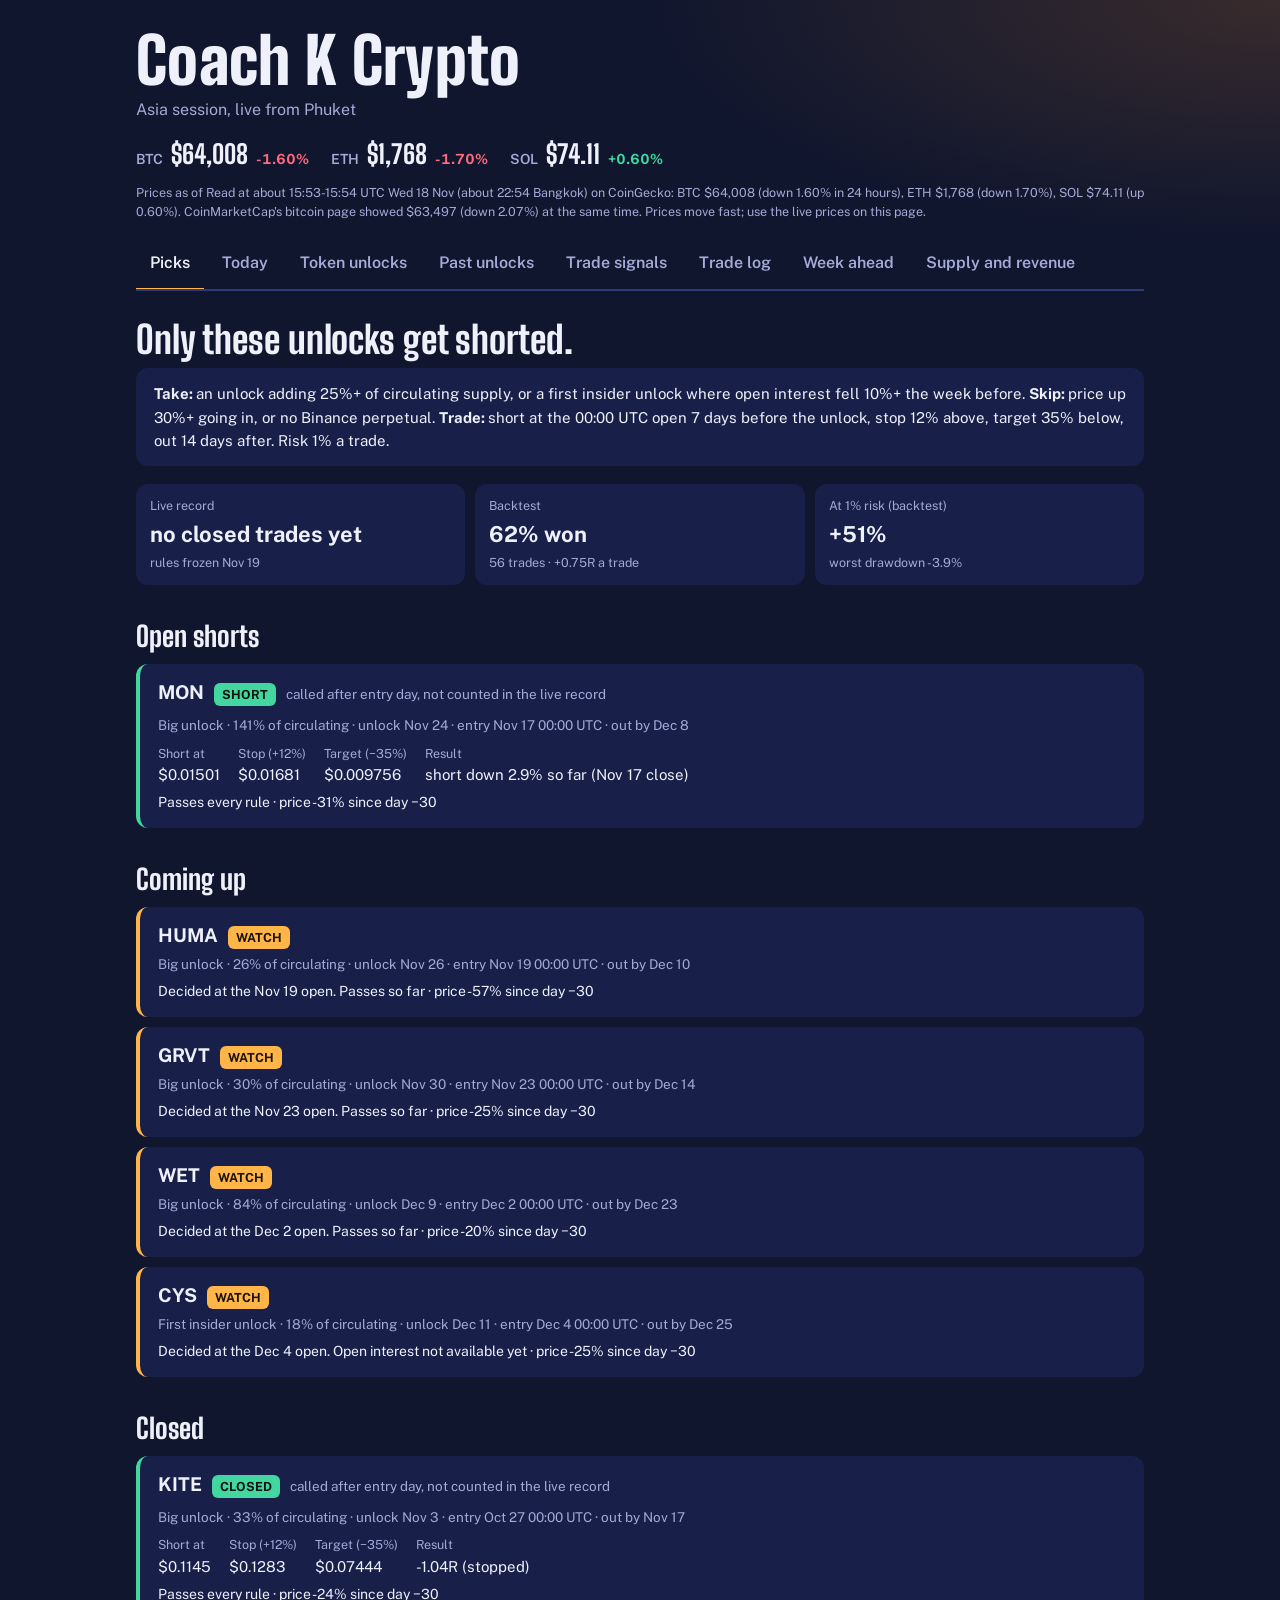
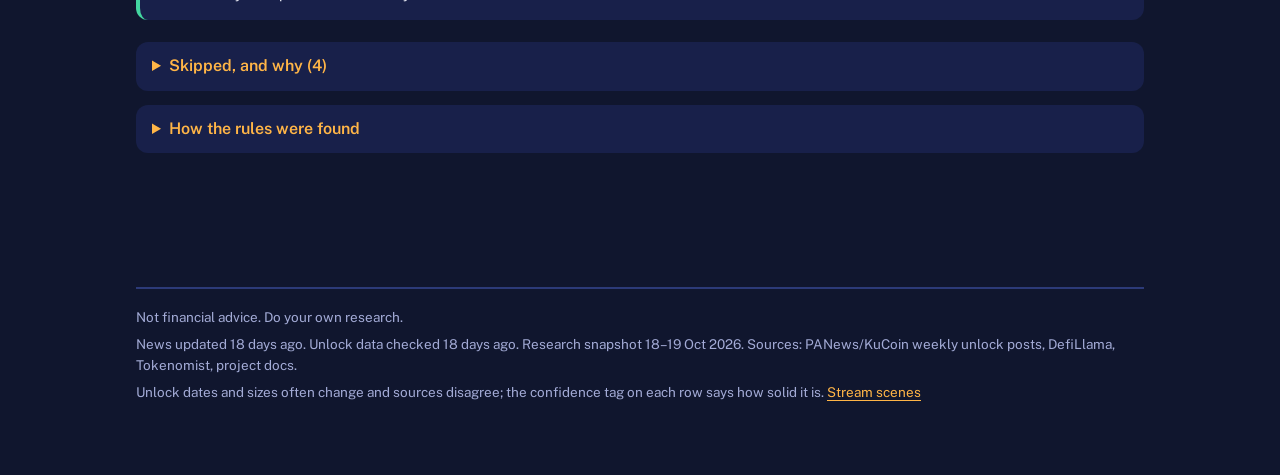
==== commit a91610a4: "Picks tab: only the v3 unlock shorts (25%+ unlocks, first insider unlocks with falling open interest" ====
--- a/index.html
+++ b/index.html
@@ -242,6 +242,26 @@
 .breaking span.s { grid-column: 2; color: var(--muted); font-size: 15px; }
 html.scene-mode, html.scene-mode body { height: 100%; overflow: hidden; background: var(--night); }
 .scene-frame { position: fixed; inset: 0; width: 100%; height: 100%; border: 0; display: block; }
+
+/* v3 picks */
+.pk-rule { background: var(--panel); border-radius: 12px; padding: 14px 18px; margin: 0 0 18px; font-size: 15px; }
+.pk-rule b { color: var(--text); }
+.pk-tiles { display: grid; grid-template-columns: repeat(auto-fit, minmax(150px, 1fr)); gap: 10px; margin: 0 0 22px; }
+.pk-tile { background: var(--panel); border-radius: 12px; padding: 12px 14px; }
+.pk-tile .k { font-size: 12.5px; color: var(--muted); }
+.pk-tile .v { font-size: 22px; font-weight: 700; margin-top: 2px; }
+.pk-tile .n { font-size: 12.5px; color: var(--muted); margin-top: 2px; }
+.pk-list { display: grid; gap: 10px; margin: 0 0 22px; }
+.pk { background: var(--panel); border-radius: 12px; padding: 14px 18px; border-left: 4px solid var(--line); }
+.pk.take { border-left-color: var(--bull); } .pk.watch { border-left-color: var(--sun); } .pk.skip { opacity: .75; }
+.pk .top { display: flex; gap: 10px; align-items: baseline; flex-wrap: wrap; }
+.pk .tok { font-size: 19px; font-weight: 700; }
+.pk .call { font-size: 12.5px; font-weight: 700; padding: 2px 8px; border-radius: 6px; }
+.pk.take .call { color: #08140F; background: var(--bull); } .pk.watch .call { color: #1A1406; background: var(--sun); } .pk.skip .call { color: var(--muted); background: rgba(255,255,255,.06); }
+.pk .meta { font-size: 13.5px; color: var(--muted); margin-top: 4px; }
+.pk .lv { display: flex; gap: 18px; flex-wrap: wrap; margin-top: 8px; font-size: 15px; }
+.pk .lv span { color: var(--muted); font-size: 12.5px; display: block; }
+.pk .why { font-size: 14px; margin-top: 6px; }
 </style>
 </head>
 <body>
@@ -252,7 +272,8 @@
       <div class="prices" id="prices" aria-live="polite"></div>
     </div>
     <nav class="tabs" role="tablist" aria-label="Sections">
-      <button role="tab" data-tab="news" aria-selected="true">Today</button>
+      <button role="tab" data-tab="picks" aria-selected="true">Picks</button>
+      <button role="tab" data-tab="news" aria-selected="false">Today</button>
       <button role="tab" data-tab="unlocks" aria-selected="false">Token unlocks</button>
       <button role="tab" data-tab="past" aria-selected="false">Past unlocks</button>
       <button role="tab" data-tab="signals" aria-selected="false">Trade signals</button>
@@ -283,8 +304,8 @@
   if (sceneRoute()) return;
   const { el } = Desk;
   const main = document.getElementById('main');
-  let D, P, tab = 'news', uRange = 30, uView = 'upcoming', sortKey = 'revenueUsdM', open = null, cdTimer;
-  try { const h = location.hash.slice(1); if (['news', 'unlocks', 'past', 'signals', 'log', 'week', 'supply'].includes(h)) tab = h; } catch (e) {}
+  let D, P, tab = 'picks', uRange = 30, uView = 'upcoming', sortKey = 'revenueUsdM', open = null, cdTimer;
+  try { const h = location.hash.slice(1); if (['picks', 'news', 'unlocks', 'past', 'signals', 'log', 'week', 'supply'].includes(h)) tab = h; } catch (e) {}
 
   function cap(s) { return s ? s[0].toUpperCase() + s.slice(1) : ''; }
 
@@ -337,6 +358,69 @@
       (n.briefs || []).length ? el('h2', { text: 'Also today' }) : null,
       el('div', { class: 'briefs' }, (n.briefs || []).map(b => el('a', { href: b.url, target: '_blank', rel: 'noopener' }, [el('b', { text: b.title }), el('span', { text: b.summary })])))
     ]);
+  }
+
+
+  function picks() {
+    const K = D.picks;
+    if (!K) return el('p', { class: 'state', text: 'The picks file isn’t ready yet. It updates twice a day.' });
+    const R = K.rules, bt = R.backtest, L = K.live;
+    const d = s => s ? new Date(s + 'T00:00:00Z').toLocaleDateString(undefined, { day: 'numeric', month: 'short', timeZone: 'UTC' }) : '';
+    const px = v => v == null ? '–' : '$' + (v >= 1 ? v.toLocaleString(undefined, { maximumFractionDigits: 4 }) : v.toPrecision(4));
+    const r2 = v => (v > 0 ? '+' : '') + v.toFixed(2) + 'R';
+    const tile = (k, v, n) => el('div', { class: 'pk-tile' }, [el('div', { class: 'k', text: k }), el('div', { class: 'v', text: v }), n ? el('div', { class: 'n', text: n }) : null]);
+    const today = new Date().toISOString().slice(0, 10);
+    const log = (K.log || []).filter(c => c.call === 'TAKE');
+    const openT = log.filter(c => (c.result || {}).status !== 'closed');
+    const card = (p, res) => {
+      const cls = p.call === 'TAKE' ? 'take' : p.call === 'WATCH' ? 'watch' : 'skip';
+      const lbl = p.call === 'TAKE' ? (res && res.status === 'closed' ? 'CLOSED' : 'SHORT') : p.call;
+      const size = p.pctCirculating != null ? Math.round(p.pctCirculating) + '% of circulating' : 'size not published';
+      const meta = p.setup + ' · ' + size + ' · unlock ' + d(p.unlockDate) + ' · entry ' + d(p.entryDate) + ' 00:00 UTC · out by ' + d(p.coverDate);
+      const kids = [el('div', { class: 'top' }, [el('span', { class: 'tok', text: p.token }), el('span', { class: 'call', text: lbl }),
+        p.lateCall ? el('span', { class: 'small', text: 'called after entry day, not counted in the live record' }) : null]),
+        el('div', { class: 'meta', text: meta })];
+      if (p.call === 'TAKE') {
+        kids.push(el('div', { class: 'lv' }, [
+          el('div', null, [el('span', { text: 'Short at' }), p.entry ? px(p.entry) : 'entry-day open (fills in tomorrow)']),
+          el('div', null, [el('span', { text: 'Stop (+12%)' }), px(p.stop)]),
+          el('div', null, [el('span', { text: 'Target (−35%)' }), px(p.target)]),
+          res ? el('div', null, [el('span', { text: 'Result' }), res.status === 'closed' ? r2(res.R) + ' (' + ({ stop: 'stopped', target: 'target hit', time: 'closed day +14' }[res.exit] || res.exit) + ')'
+            : (res.openPct != null ? 'short ' + (res.openPct > 0 ? 'up ' : 'down ') + Math.abs(res.openPct) + '% so far (' + d(res.asOf) + ' close)' : 'open')]) : null]));
+      }
+      const checks = [];
+      if (p.pump != null) checks.push('price ' + (p.pump > 0 ? '+' : '') + Math.round(p.pump) + '% since day −30');
+      if (p.oiChange != null) checks.push('open interest ' + (p.oiChange > 0 ? '+' : '') + Math.round(p.oiChange) + '% in the week to ' + d(p.oiTo));
+      kids.push(el('div', { class: 'why', text: (p.call === 'WATCH' ? 'Decided at the ' + d(p.entryDate) + ' open. ' : '') + cap(p.why) + (checks.length ? ' · ' + checks.join(' · ') : '') }));
+      return el('article', { class: 'pk ' + cls }, kids);
+    };
+    const byKey = {}; (K.log || []).forEach(c => byKey[c.token + c.unlockDate] = c);
+    const isClosed = p => ((byKey[p.token + p.unlockDate] || {}).result || {}).status === 'closed';
+    const live = K.picks.filter(p => p.call === 'TAKE' && !isClosed(p)).map(p => card({ ...p, ...(byKey[p.token + p.unlockDate] || {}) }, (byKey[p.token + p.unlockDate] || {}).result));
+    const watch = K.picks.filter(p => p.call === 'WATCH').map(p => card(p));
+    const skip = K.picks.filter(p => p.call === 'SKIP').map(p => card(p));
+    const closed = log.filter(c => (c.result || {}).status === 'closed').sort((a, b) => b.unlockDate.localeCompare(a.unlockDate));
+    return el('section', { 'aria-label': 'Picks' }, [
+      el('p', { class: 'lead', text: 'Only these unlocks get shorted.' }),
+      el('div', { class: 'pk-rule' }, [el('b', { text: 'Take: ' }), 'an unlock adding 25%+ of circulating supply, or a first insider unlock where open interest fell 10%+ the week before. ',
+        el('b', { text: 'Skip: ' }), 'price up 30%+ going in, or no Binance perpetual. ',
+        el('b', { text: 'Trade: ' }), 'short at the 00:00 UTC open 7 days before the unlock, stop 12% above, target 35% below, out 14 days after. Risk 1% a trade.']),
+      el('div', { class: 'pk-tiles' }, [
+        tile('Live record', L.closed ? L.won + ' of ' + L.closed + ' won' : 'no closed trades yet', L.closed ? r2(L.totalR) + ' total · ' + L.taken + ' taken' : 'rules frozen ' + d(R.frozenOn)),
+        tile('Backtest', bt.wonPct + '% won', bt.trades + ' trades · ' + r2(bt.avgR) + ' a trade'),
+        tile('At 1% risk (backtest)', '+' + Math.round((bt.account1pct.growth - 1) * 100) + '%', 'worst drawdown ' + bt.account1pct.worstDrawdownPct + '%')]),
+      live.length ? el('h2', { text: 'Open shorts' }) : null,
+      live.length ? el('div', { class: 'pk-list' }, live) : null,
+      el('h2', { text: 'Coming up' }),
+      watch.length ? el('div', { class: 'pk-list' }, watch) : el('p', { class: 'small', text: 'Nothing in the next three weeks matches the rules.' }),
+      closed.length ? el('h2', { text: 'Closed' }) : null,
+      closed.length ? el('div', { class: 'pk-list' }, closed.map(c => card(c, c.result))) : null,
+      skip.length ? el('details', { class: 'method' }, [el('summary', { text: 'Skipped, and why (' + skip.length + ')' }), el('div', { class: 'pk-list' }, skip)]) : null,
+      el('details', { class: 'method' }, [el('summary', { text: 'How the rules were found' }), el('div', { class: 'mbody' }, [
+        el('p', { text: 'Tested on 917 past unlocks (Nov 2023 to Nov 2026), priced on Binance daily candles, with fees, funding and stop slippage. Routine unlocks lost money; big unlocks and first insider unlocks with falling open interest made money in both the year the rules were built on and in 2023–25 data they never saw.' }),
+        el('p', { text: 'Backtest: ' + bt.trades + ' trades, ' + bt.wonPct + '% won, ' + r2(bt.avgR) + ' a trade, longest losing run ' + bt.account1pct.longestLosingRun + '. About 4 in 10 trades lose 1R; the winners pay for them.' }),
+        el('p', { text: 'Rules frozen on ' + d(R.frozenOn) + ' so the live record is a clean test. ' + R.passMark + ' Each call is made once, on entry day, from data known before entry, and is never changed afterwards. Past results are not a promise and this is not financial advice.' })])])
+    ].filter(Boolean));
   }
 
   const PRESSURE = { 'Low': 'p-low', 'Moderate': 'p-mod', 'High': 'p-high', 'Very high': 'p-vhigh', 'Not enough data': 'p-na' };
@@ -1246,7 +1330,7 @@
 
   function render() {
     document.querySelectorAll('nav.tabs button').forEach(b => b.setAttribute('aria-selected', String(b.dataset.tab === tab)));
-    const view = { news, unlocks, past, signals, log: tradeLog, week, supply }[tab]();
+    const view = { picks, news, unlocks, past, signals, log: tradeLog, week, supply }[tab]();
     main.replaceChildren(view);
     clearInterval(cdTimer);
     if (tab === 'unlocks' && uView === 'upcoming') {
@@ -1276,12 +1360,13 @@
     try { D.signals = await fetch('data/signals.json?t=' + Date.now(), { cache: 'no-store' }).then(r => r.ok ? r.json() : null); } catch (e) { D.signals = null; }
     try { const lv = await fetch('data/signals_live.json?t=' + Date.now(), { cache: 'no-store' }).then(r => r.ok ? r.json() : null); if (lv && D.signals) { D.signals.pumpChecks = lv.pumpChecks || {}; D.signals.context = lv.context || {}; D.signals.pumpCheckedAt = lv.pumpCheckedAt; } } catch (e) { /* live checks are optional */ }
     try { D.grades = await fetch('data/grades.json?t=' + Date.now(), { cache: 'no-store' }).then(r => r.ok ? r.json() : null); } catch (e) { D.grades = null; }
+    try { D.picks = await fetch('data/picks.json?t=' + Date.now(), { cache: 'no-store' }).then(r => r.ok ? r.json() : null); } catch (e) { D.picks = null; }
     try { D.tradelog = await fetch('data/trade_log.json?t=' + Date.now(), { cache: 'no-store' }).then(r => r.ok ? r.json() : null); } catch (e) { D.tradelog = null; }
     P = await Desk.prices(D.news.market);
     renderPrices();
     render();
     setInterval(async () => { P = await Desk.prices(D.news.market); renderPrices(); }, 60000);
-    setInterval(async () => { try { const bt = D.backtest, sg = D.signals, tl = D.tradelog, gr = D.grades; D = await Desk.load(''); D.backtest = bt; D.signals = sg; D.tradelog = tl; D.grades = gr; render(); } catch (e) {} }, 300000);
+    setInterval(async () => { try { const bt = D.backtest, sg = D.signals, tl = D.tradelog, gr = D.grades, pk = D.picks; D = await Desk.load(''); D.backtest = bt; D.signals = sg; D.tradelog = tl; D.grades = gr; D.picks = pk; render(); } catch (e) {} }, 300000);
   }
   boot();
 })();
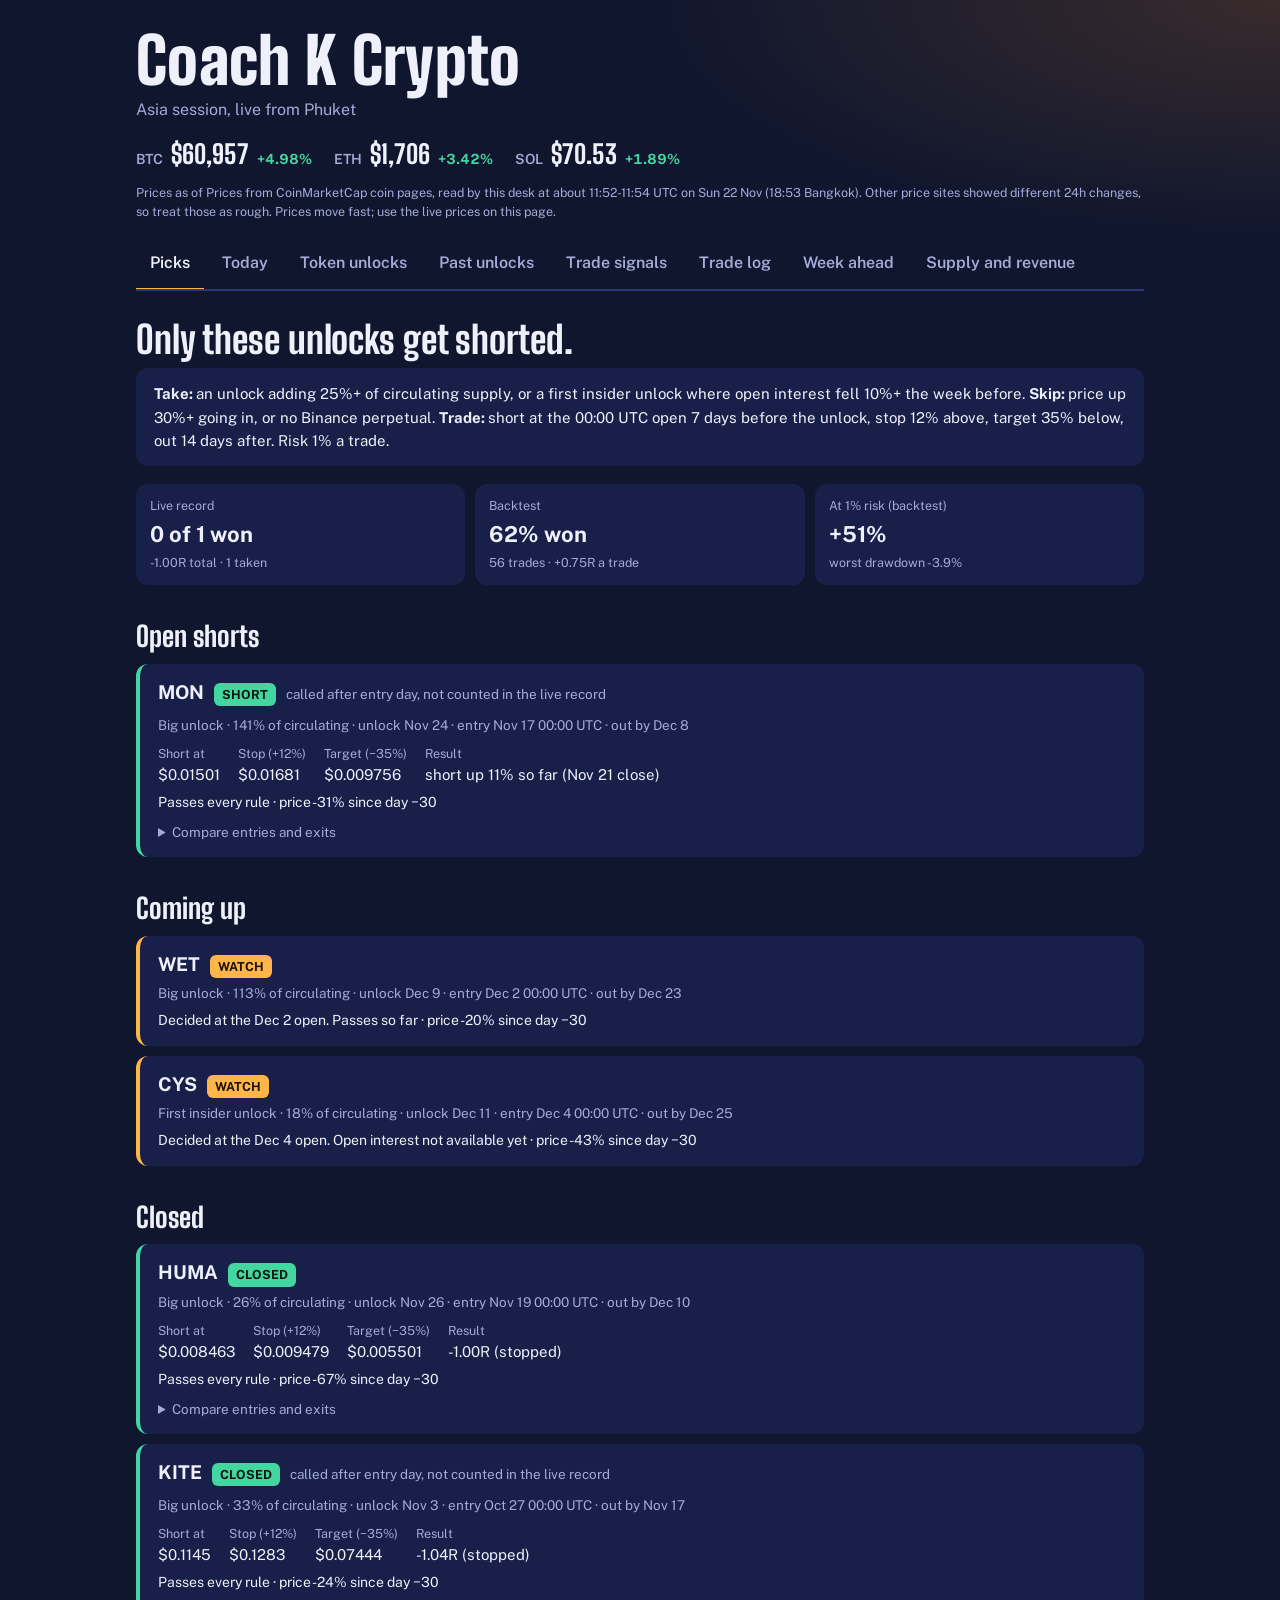
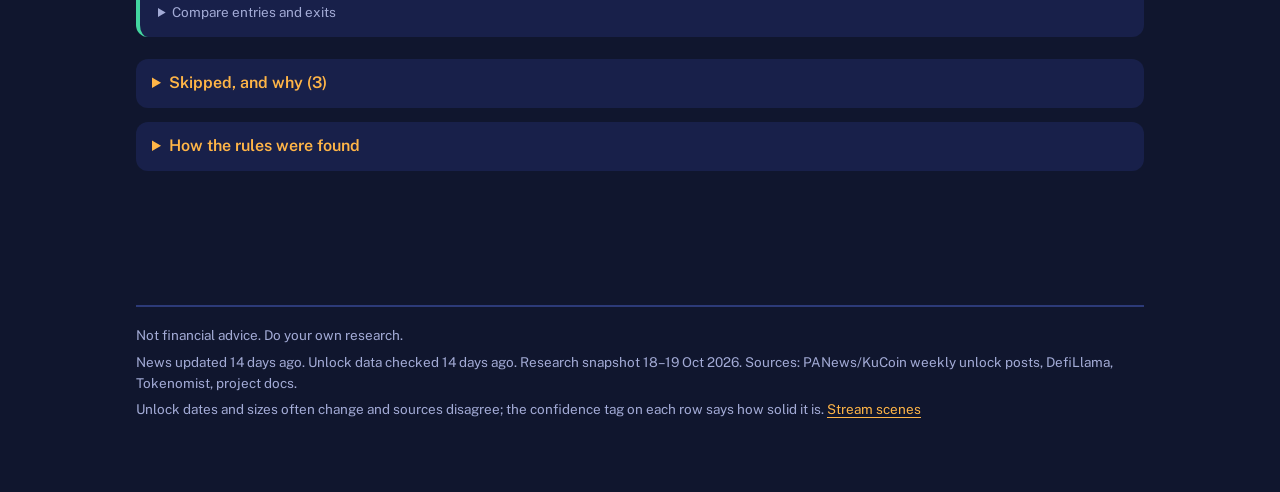
==== commit 41f0bf7b: "Picks: compare entries -14/-7/-3 vs exits +1/+3/+7/+14, live price, shadow 60%-at-target + trailing " ====
--- a/index.html
+++ b/index.html
@@ -262,6 +262,14 @@
 .pk .lv { display: flex; gap: 18px; flex-wrap: wrap; margin-top: 8px; font-size: 15px; }
 .pk .lv span { color: var(--muted); font-size: 12.5px; display: block; }
 .pk .why { font-size: 14px; margin-top: 6px; }
+
+.pk-cmp { margin-top: 8px; font-size: 13.5px; }
+.pk-cmp summary { cursor: pointer; color: var(--muted); }
+.pk-cmp table { border-collapse: collapse; margin-top: 6px; width: 100%; max-width: 560px; }
+.pk-cmp th, .pk-cmp td { padding: 4px 8px; text-align: right; border-bottom: 1px solid var(--line); white-space: nowrap; }
+.pk-cmp th:first-child, .pk-cmp td:first-child { text-align: left; }
+.pk-cmp .up { color: var(--bull); } .pk-cmp .dn { color: var(--bear); }
+.pk-cmp .note { color: var(--muted); margin-top: 6px; }
 </style>
 </head>
 <body>
@@ -392,6 +400,27 @@
       if (p.pump != null) checks.push('price ' + (p.pump > 0 ? '+' : '') + Math.round(p.pump) + '% since day −30');
       if (p.oiChange != null) checks.push('open interest ' + (p.oiChange > 0 ? '+' : '') + Math.round(p.oiChange) + '% in the week to ' + d(p.oiTo));
       kids.push(el('div', { class: 'why', text: (p.call === 'WATCH' ? 'Decided at the ' + d(p.entryDate) + ' open. ' : '') + cap(p.why) + (checks.length ? ' · ' + checks.join(' · ') : '') }));
+      const pr = p.practice;
+      if (pr && pr.entries && Object.keys(pr.entries).length) {
+        const sym = (p.symbol || (p.token + 'USDT'));
+        const cell = (en, ex) => { if (en == null || ex == null) return el('td', { text: '·' }); const v = (en - ex) / en * 100; return el('td', { class: v >= 0 ? 'up' : 'dn', text: (v > 0 ? '+' : '') + v.toFixed(1) + '%' }); };
+        const nowCells = [];
+        const rows = ['-14', '-7', '-3'].filter(E => pr.entries[E] != null).map(E => {
+          const en = pr.entries[E], nc = cell(en, pr.lastClose); nc.dataset.entry = en; nowCells.push(nc);
+          return el('tr', null, [el('td', { text: 'Short day ' + E.replace('-', '−') + (E === '-7' ? ' (plan)' : '') + ' at ' + px(en) }),
+            ...['1', '3', '7', '14'].map(X => cell(en, pr.exits ? pr.exits[X] : null)), nc]);
+        });
+        const sp = pr.shadowPartial;
+        const box = el('details', { class: 'pk-cmp' }, [el('summary', { text: 'Compare entries and exits' }),
+          el('table', null, [el('tr', null, [el('th', { text: 'Short profit if you…' }), el('th', { text: 'out +1d' }), el('th', { text: '+3d' }), el('th', { text: '+7d' }), el('th', { text: '+14d' }), el('th', { class: 'nowh', text: 'now' })]), ...rows]),
+          sp ? el('div', { class: 'note', text: 'Shadow exit (60% off at −35%, rest trails 10%): ' + (sp.pct > 0 ? '+' : '') + sp.pct + '% · ' + sp.why + (sp.status === 'open' ? ' (open)' : '') }) : null,
+          el('div', { class: 'note', text: 'No stop in this table: plain moves from each entry open to each exit close. “Now” uses the live Binance price when it loads, else the ' + d(pr.asOf) + ' close.' })]);
+        box.addEventListener('toggle', () => { if (!box.open || box.dataset.live) return; box.dataset.live = 1;
+          fetch('https://fapi.binance.com/fapi/v1/ticker/price?symbol=' + sym).then(r => r.json()).then(j => { const now = +j.price; if (!now) return;
+            nowCells.forEach(c => { const en = +c.dataset.entry, v = (en - now) / en * 100; c.textContent = (v > 0 ? '+' : '') + v.toFixed(1) + '%'; c.className = v >= 0 ? 'up' : 'dn'; });
+            const h = box.querySelector('.nowh'); if (h) h.textContent = 'now ' + px(now); }).catch(() => {}); });
+        kids.push(box);
+      }
       return el('article', { class: 'pk ' + cls }, kids);
     };
     const byKey = {}; (K.log || []).forEach(c => byKey[c.token + c.unlockDate] = c);
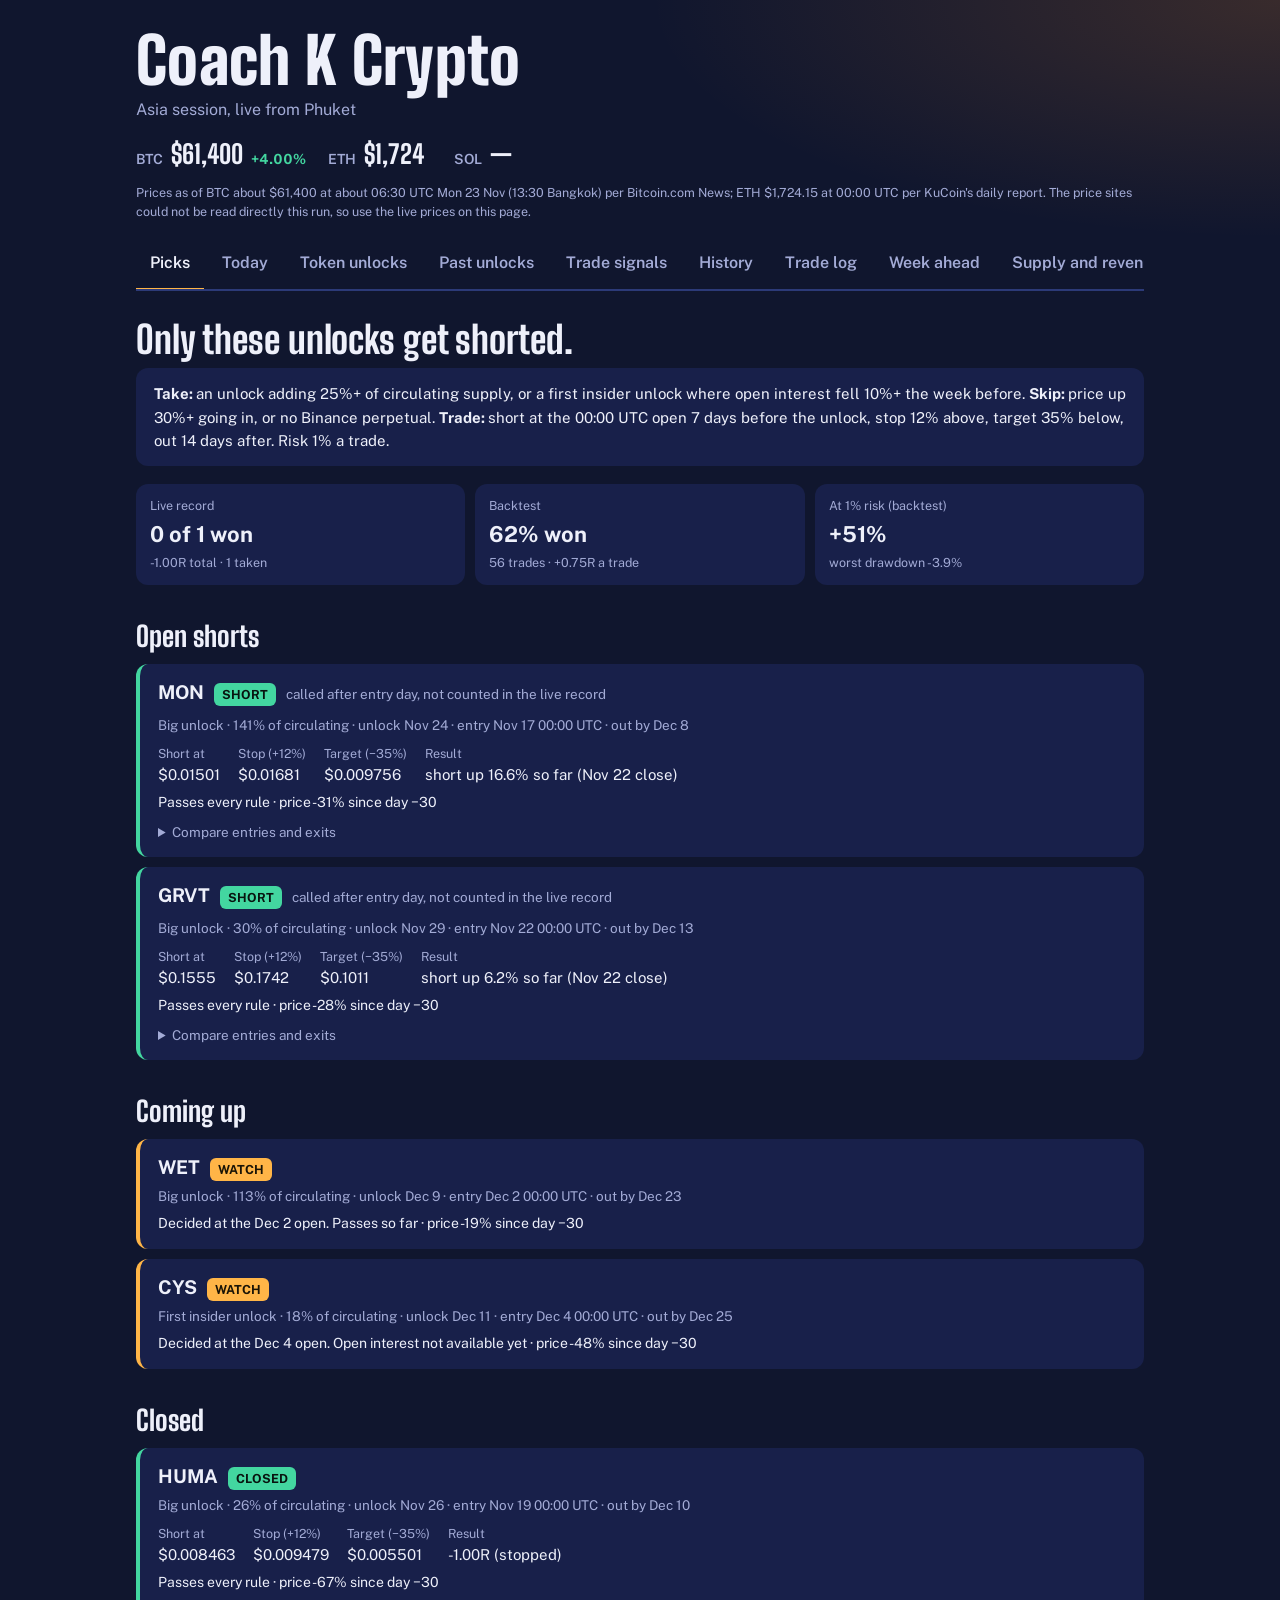
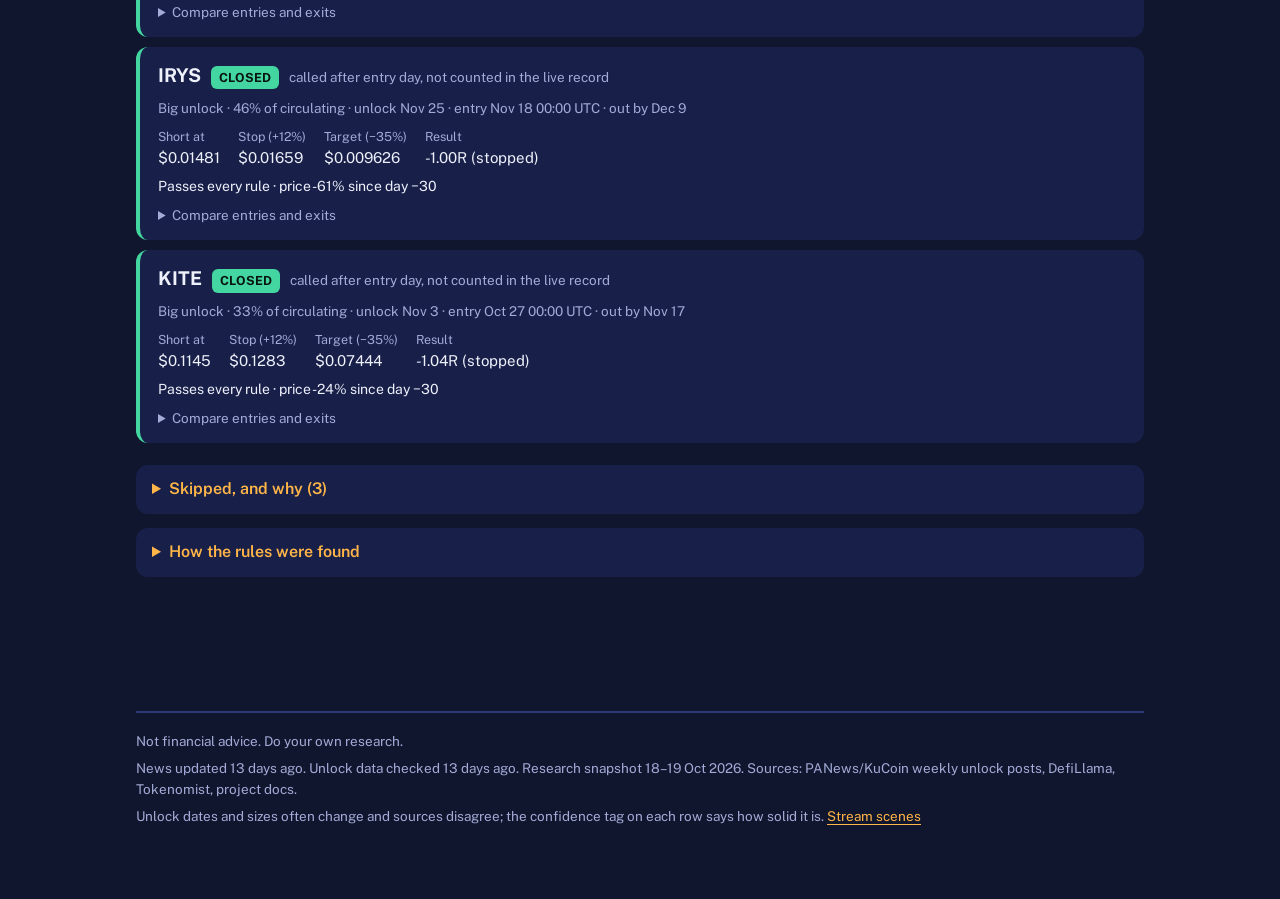
==== commit 4b076d32: "History tab: permanent, searchable log of every unlock the desk has shown (backfilled from git), wit" ====
--- a/index.html
+++ b/index.html
@@ -270,6 +270,15 @@
 .pk-cmp th:first-child, .pk-cmp td:first-child { text-align: left; }
 .pk-cmp .up { color: var(--bull); } .pk-cmp .dn { color: var(--bear); }
 .pk-cmp .note { color: var(--muted); margin-top: 6px; }
+
+.hist-search { width: 100%; max-width: 420px; padding: 10px 14px; border-radius: 10px; border: 1px solid var(--line); background: var(--panel); color: var(--text); font-size: 15px; margin: 0 0 14px; }
+.hist-row { background: var(--panel); border-radius: 10px; padding: 10px 14px; margin: 0 0 8px; }
+.hist-row .top { display: flex; gap: 10px; flex-wrap: wrap; align-items: baseline; }
+.hist-row .tok { font-weight: 700; font-size: 16px; }
+.hist-row .tag { font-size: 12px; padding: 1px 7px; border-radius: 6px; background: rgba(255,255,255,.07); color: var(--muted); }
+.hist-row .meta { font-size: 13px; color: var(--muted); margin-top: 3px; }
+.hist-row .res { font-size: 14px; margin-top: 4px; }
+.hist-row .up { color: var(--bear); } .hist-row .dn { color: var(--bull); }
 </style>
 </head>
 <body>
@@ -285,6 +294,7 @@
       <button role="tab" data-tab="unlocks" aria-selected="false">Token unlocks</button>
       <button role="tab" data-tab="past" aria-selected="false">Past unlocks</button>
       <button role="tab" data-tab="signals" aria-selected="false">Trade signals</button>
+      <button role="tab" data-tab="history" aria-selected="false">History</button>
       <button role="tab" data-tab="log" aria-selected="false">Trade log</button>
       <button role="tab" data-tab="week" aria-selected="false">Week ahead</button>
       <button role="tab" data-tab="supply" aria-selected="false">Supply and revenue</button>
@@ -313,7 +323,7 @@
   const { el } = Desk;
   const main = document.getElementById('main');
   let D, P, tab = 'picks', uRange = 30, uView = 'upcoming', sortKey = 'revenueUsdM', open = null, cdTimer;
-  try { const h = location.hash.slice(1); if (['picks', 'news', 'unlocks', 'past', 'signals', 'log', 'week', 'supply'].includes(h)) tab = h; } catch (e) {}
+  try { const h = location.hash.slice(1); if (['picks', 'news', 'unlocks', 'past', 'signals', 'history', 'log', 'week', 'supply'].includes(h)) tab = h; } catch (e) {}
 
   function cap(s) { return s ? s[0].toUpperCase() + s.slice(1) : ''; }
 
@@ -452,6 +462,46 @@
     ].filter(Boolean));
   }
 
+
+  let histQuery = '';
+  function history() {
+    const A = D.archive;
+    if (!A) return el('p', { class: 'state', text: 'The history log isn’t ready yet.' });
+    const d = s => s ? new Date(s.slice(0, 10) + 'T00:00:00Z').toLocaleDateString(undefined, { day: 'numeric', month: 'short', year: 'numeric', timeZone: 'UTC' }) : '';
+    const sg = v => v == null ? '–' : (v > 0 ? '+' : '') + v + '%';
+    const all = Object.values(A.entries).sort((a, b) => b.unlockDate.localeCompare(a.unlockDate) || a.token.localeCompare(b.token));
+    const list = el('div');
+    const draw = () => {
+      const q = histQuery.trim().toUpperCase();
+      const rows = all.filter(e => !q || e.token.toUpperCase().includes(q) || (e.name || '').toUpperCase().includes(q));
+      list.replaceChildren(...(rows.length ? rows.slice(0, 200).map(e => {
+        const sh = e.asLastShown || e.asFirstShown || {}, r = e.result || {};
+        const tags = [];
+        if (e.bestGrade) tags.push('graded ' + e.bestGrade + (e.pumped ? ', pumped' : ''));
+        if (e.v3Call) tags.push('Picks: ' + e.v3Call + (e.v3LateCall ? ' (late)' : ''));
+        const gone = e.lastSeen && A.generatedAt && (Date.parse(A.generatedAt.replace(' ', 'T') + 'Z') - Date.parse(e.lastSeen.replace(' ', 'T') + 'Z')) > 1.5 * 864e5;
+        if (gone && e.unlockDate > e.lastSeen.slice(0, 10)) tags.push('dropped from the list ' + d(e.lastSeen) + ' (date moved or unconfirmed)');
+        const said = [sh.pct != null ? Math.round(sh.pct * 10) / 10 + '% of circulating' : 'size unknown', sh.firstInsider ? 'first insider unlock' : null,
+          sh.usdM != null ? '$' + sh.usdM + 'M' : null, 'shown ' + d(e.firstSeen) + ' to ' + d(e.lastSeen)].filter(Boolean).join(' · ');
+        let res = 'Unlock not reached yet.';
+        if (r.status === 'no prices') res = 'No price data.';
+        else if (r.entryOpen) {
+          const plan = r.planR != null ? 'Standard short: ' + (r.planR > 0 ? '+' : '') + r.planR.toFixed(2) + 'R (' + ({ stop: 'stopped', target: 'target hit', time: 'closed day +14' }[r.planExit] || r.planExit) + ')' : 'Standard short still open';
+          res = plan + ' · price from day −7: ' + ['+1', '+3', '+7', '+14'].map(k => k + 'd ' + sg(r.move[k])).join(', ') + ' · biggest rise ' + sg(r.maxRise) + ', biggest drop ' + sg(r.maxDrop);
+        }
+        return el('div', { class: 'hist-row' }, [el('div', { class: 'top' }, [el('span', { class: 'tok', text: e.token }), el('span', { class: 'small', text: (e.name || '') + ' · unlock ' + d(e.unlockDate) }), ...tags.map(t => el('span', { class: 'tag', text: t }))]),
+          el('div', { class: 'meta', text: said }), el('div', { class: 'res', text: res })]);
+      }) : [el('p', { class: 'small', text: 'Nothing matches “' + histQuery + '”.' })]));
+    };
+    const box = el('input', { class: 'hist-search', type: 'search', placeholder: 'Search a token, e.g. ARIA', value: histQuery });
+    box.addEventListener('input', () => { histQuery = box.value; draw(); });
+    draw();
+    return el('section', { 'aria-label': 'History' }, [
+      el('p', { class: 'lead', text: 'Every unlock the desk has ever shown.' }),
+      el('p', { class: 'small', text: all.length + ' unlocks, kept after their date passes. “Graded” is the setup grade on the Trade signals tab; “Picks” is the v3 call. The standard short is the day −7 open with a 12% stop and 35% target, out day +14. Updated ' + d(A.generatedAt) + '.' }),
+      box, list]);
+  }
+
   const PRESSURE = { 'Low': 'p-low', 'Moderate': 'p-mod', 'High': 'p-high', 'Very high': 'p-vhigh', 'Not enough data': 'p-na' };
   function pressureChip(u) {
     const g = (u.impact && u.impact.grade) || 'Not enough data';
@@ -1359,7 +1409,7 @@
 
   function render() {
     document.querySelectorAll('nav.tabs button').forEach(b => b.setAttribute('aria-selected', String(b.dataset.tab === tab)));
-    const view = { picks, news, unlocks, past, signals, log: tradeLog, week, supply }[tab]();
+    const view = { picks, news, unlocks, past, signals, history, log: tradeLog, week, supply }[tab]();
     main.replaceChildren(view);
     clearInterval(cdTimer);
     if (tab === 'unlocks' && uView === 'upcoming') {
@@ -1389,6 +1439,7 @@
     try { D.signals = await fetch('data/signals.json?t=' + Date.now(), { cache: 'no-store' }).then(r => r.ok ? r.json() : null); } catch (e) { D.signals = null; }
     try { const lv = await fetch('data/signals_live.json?t=' + Date.now(), { cache: 'no-store' }).then(r => r.ok ? r.json() : null); if (lv && D.signals) { D.signals.pumpChecks = lv.pumpChecks || {}; D.signals.context = lv.context || {}; D.signals.pumpCheckedAt = lv.pumpCheckedAt; } } catch (e) { /* live checks are optional */ }
     try { D.grades = await fetch('data/grades.json?t=' + Date.now(), { cache: 'no-store' }).then(r => r.ok ? r.json() : null); } catch (e) { D.grades = null; }
+    try { D.archive = await fetch('data/archive.json?t=' + Date.now(), { cache: 'no-store' }).then(r => r.ok ? r.json() : null); } catch (e) { D.archive = null; }
     try { D.picks = await fetch('data/picks.json?t=' + Date.now(), { cache: 'no-store' }).then(r => r.ok ? r.json() : null); } catch (e) { D.picks = null; }
     try { D.tradelog = await fetch('data/trade_log.json?t=' + Date.now(), { cache: 'no-store' }).then(r => r.ok ? r.json() : null); } catch (e) { D.tradelog = null; }
     P = await Desk.prices(D.news.market);
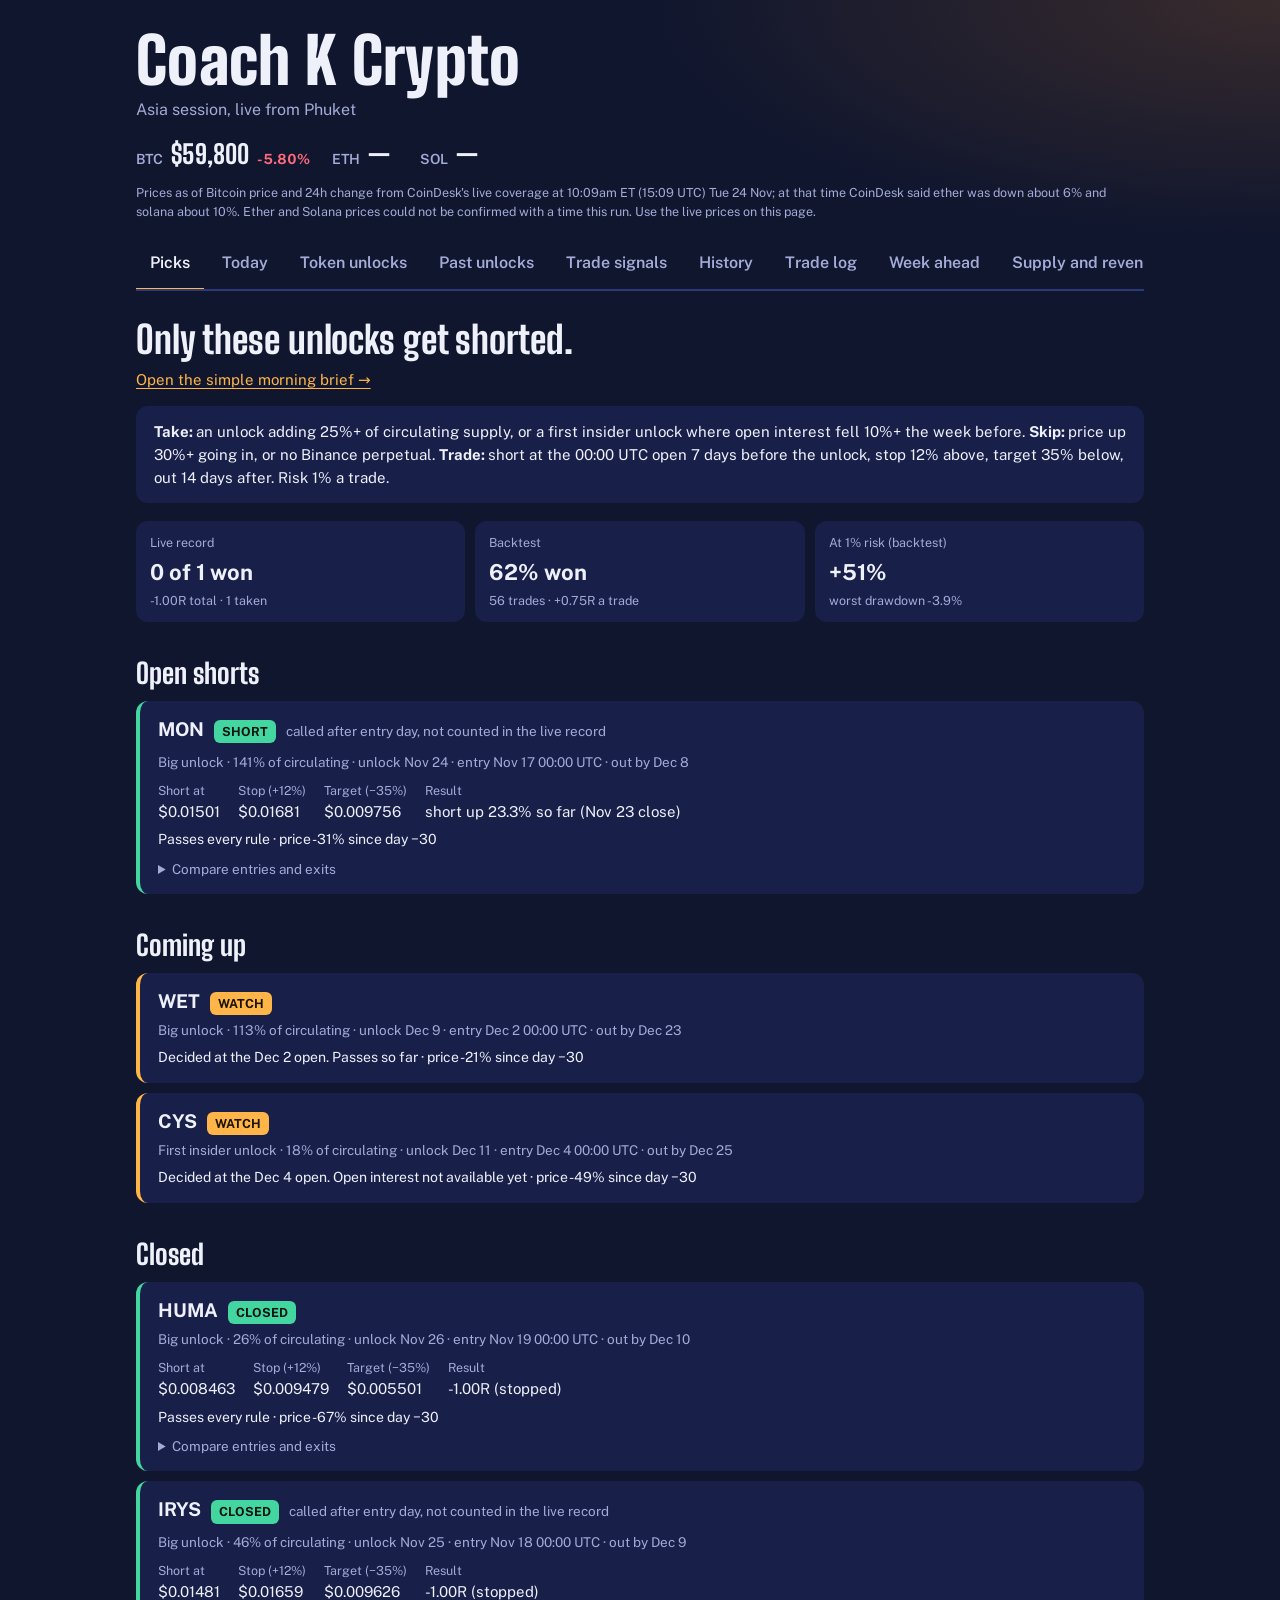
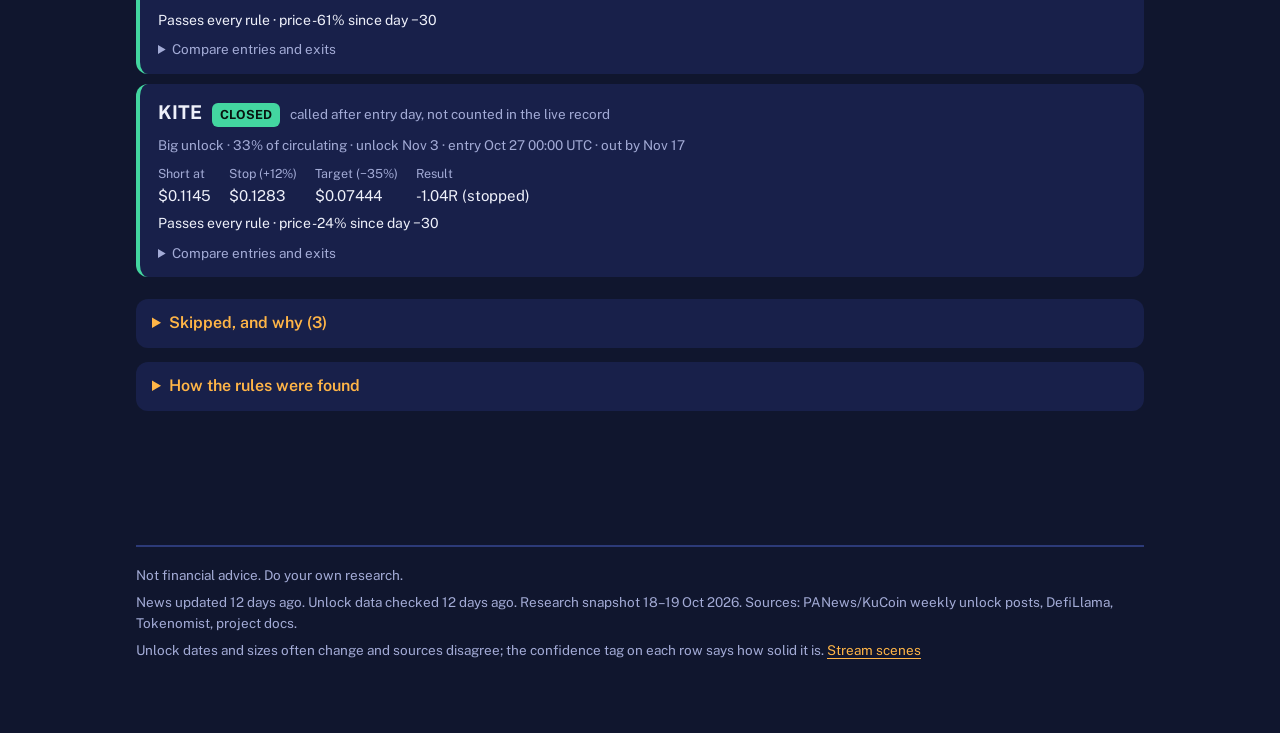
==== commit a2482f02: "Morning brief page on the site (brief.html) with every call and its result; daily snapshots; free Gi" ====
--- a/index.html
+++ b/index.html
@@ -279,6 +279,12 @@
 .hist-row .meta { font-size: 13px; color: var(--muted); margin-top: 3px; }
 .hist-row .res { font-size: 14px; margin-top: 4px; }
 .hist-row .up { color: var(--bear); } .hist-row .dn { color: var(--bull); }
+
+.jr { background: var(--panel); border-radius: 10px; padding: 12px 16px; margin: 0 0 8px; }
+.jr .when { font-size: 12.5px; color: var(--muted); }
+.jr .ttl { font-weight: 700; font-size: 16px; margin: 2px 0 4px; }
+.jr ul { margin: 4px 0 0 18px; padding: 0; font-size: 14px; }
+.jr .lbl { font-size: 12.5px; color: var(--muted); margin-top: 6px; }
 </style>
 </head>
 <body>
@@ -441,6 +447,7 @@
     const closed = log.filter(c => (c.result || {}).status === 'closed').sort((a, b) => b.unlockDate.localeCompare(a.unlockDate));
     return el('section', { 'aria-label': 'Picks' }, [
       el('p', { class: 'lead', text: 'Only these unlocks get shorted.' }),
+      (() => { const a = el('a', { href: 'brief.html', text: 'Open the simple morning brief →' }); a.style.cssText = 'display:inline-block;margin:-6px 0 14px;font-size:15px;color:var(--sun)'; return a; })(),
       el('div', { class: 'pk-rule' }, [el('b', { text: 'Take: ' }), 'an unlock adding 25%+ of circulating supply, or a first insider unlock where open interest fell 10%+ the week before. ',
         el('b', { text: 'Skip: ' }), 'price up 30%+ going in, or no Binance perpetual. ',
         el('b', { text: 'Trade: ' }), 'short at the 00:00 UTC open 7 days before the unlock, stop 12% above, target 35% below, out 14 days after. Risk 1% a trade.']),
@@ -496,8 +503,15 @@
     const box = el('input', { class: 'hist-search', type: 'search', placeholder: 'Search a token, e.g. ARIA', value: histQuery });
     box.addEventListener('input', () => { histQuery = box.value; draw(); });
     draw();
+    const J = (D.journal && D.journal.entries) || [];
+    const jcard = j => el('div', { class: 'jr' }, [el('div', { class: 'when', text: d(j.date) }), el('div', { class: 'ttl', text: j.title }),
+      ...[['What we did', j.did], ['What we found', j.found], ['What we decided', j.decided]].filter(x => x[1] && x[1].length)
+        .flatMap(([l, xs]) => [el('div', { class: 'lbl', text: l }), el('ul', null, xs.map(x => el('li', { text: x })))])]);
     return el('section', { 'aria-label': 'History' }, [
-      el('p', { class: 'lead', text: 'Every unlock the desk has ever shown.' }),
+      el('h2', { text: 'What we’ve done' }),
+      ...J.slice(0, 3).map(jcard),
+      J.length > 3 ? el('details', { class: 'method' }, [el('summary', { text: 'Earlier (' + (J.length - 3) + ')' }), el('div', null, J.slice(3).map(jcard))]) : null,
+      el('h2', { text: 'Every unlock the desk has shown' }),
       el('p', { class: 'small', text: all.length + ' unlocks, kept after their date passes. “Graded” is the setup grade on the Trade signals tab; “Picks” is the v3 call. The standard short is the day −7 open with a 12% stop and 35% target, out day +14. Updated ' + d(A.generatedAt) + '.' }),
       box, list]);
   }
@@ -1439,6 +1453,7 @@
     try { D.signals = await fetch('data/signals.json?t=' + Date.now(), { cache: 'no-store' }).then(r => r.ok ? r.json() : null); } catch (e) { D.signals = null; }
     try { const lv = await fetch('data/signals_live.json?t=' + Date.now(), { cache: 'no-store' }).then(r => r.ok ? r.json() : null); if (lv && D.signals) { D.signals.pumpChecks = lv.pumpChecks || {}; D.signals.context = lv.context || {}; D.signals.pumpCheckedAt = lv.pumpCheckedAt; } } catch (e) { /* live checks are optional */ }
     try { D.grades = await fetch('data/grades.json?t=' + Date.now(), { cache: 'no-store' }).then(r => r.ok ? r.json() : null); } catch (e) { D.grades = null; }
+    try { D.journal = await fetch('data/journal.json?t=' + Date.now(), { cache: 'no-store' }).then(r => r.ok ? r.json() : null); } catch (e) { D.journal = null; }
     try { D.archive = await fetch('data/archive.json?t=' + Date.now(), { cache: 'no-store' }).then(r => r.ok ? r.json() : null); } catch (e) { D.archive = null; }
     try { D.picks = await fetch('data/picks.json?t=' + Date.now(), { cache: 'no-store' }).then(r => r.ok ? r.json() : null); } catch (e) { D.picks = null; }
     try { D.tradelog = await fetch('data/trade_log.json?t=' + Date.now(), { cache: 'no-store' }).then(r => r.ok ? r.json() : null); } catch (e) { D.tradelog = null; }
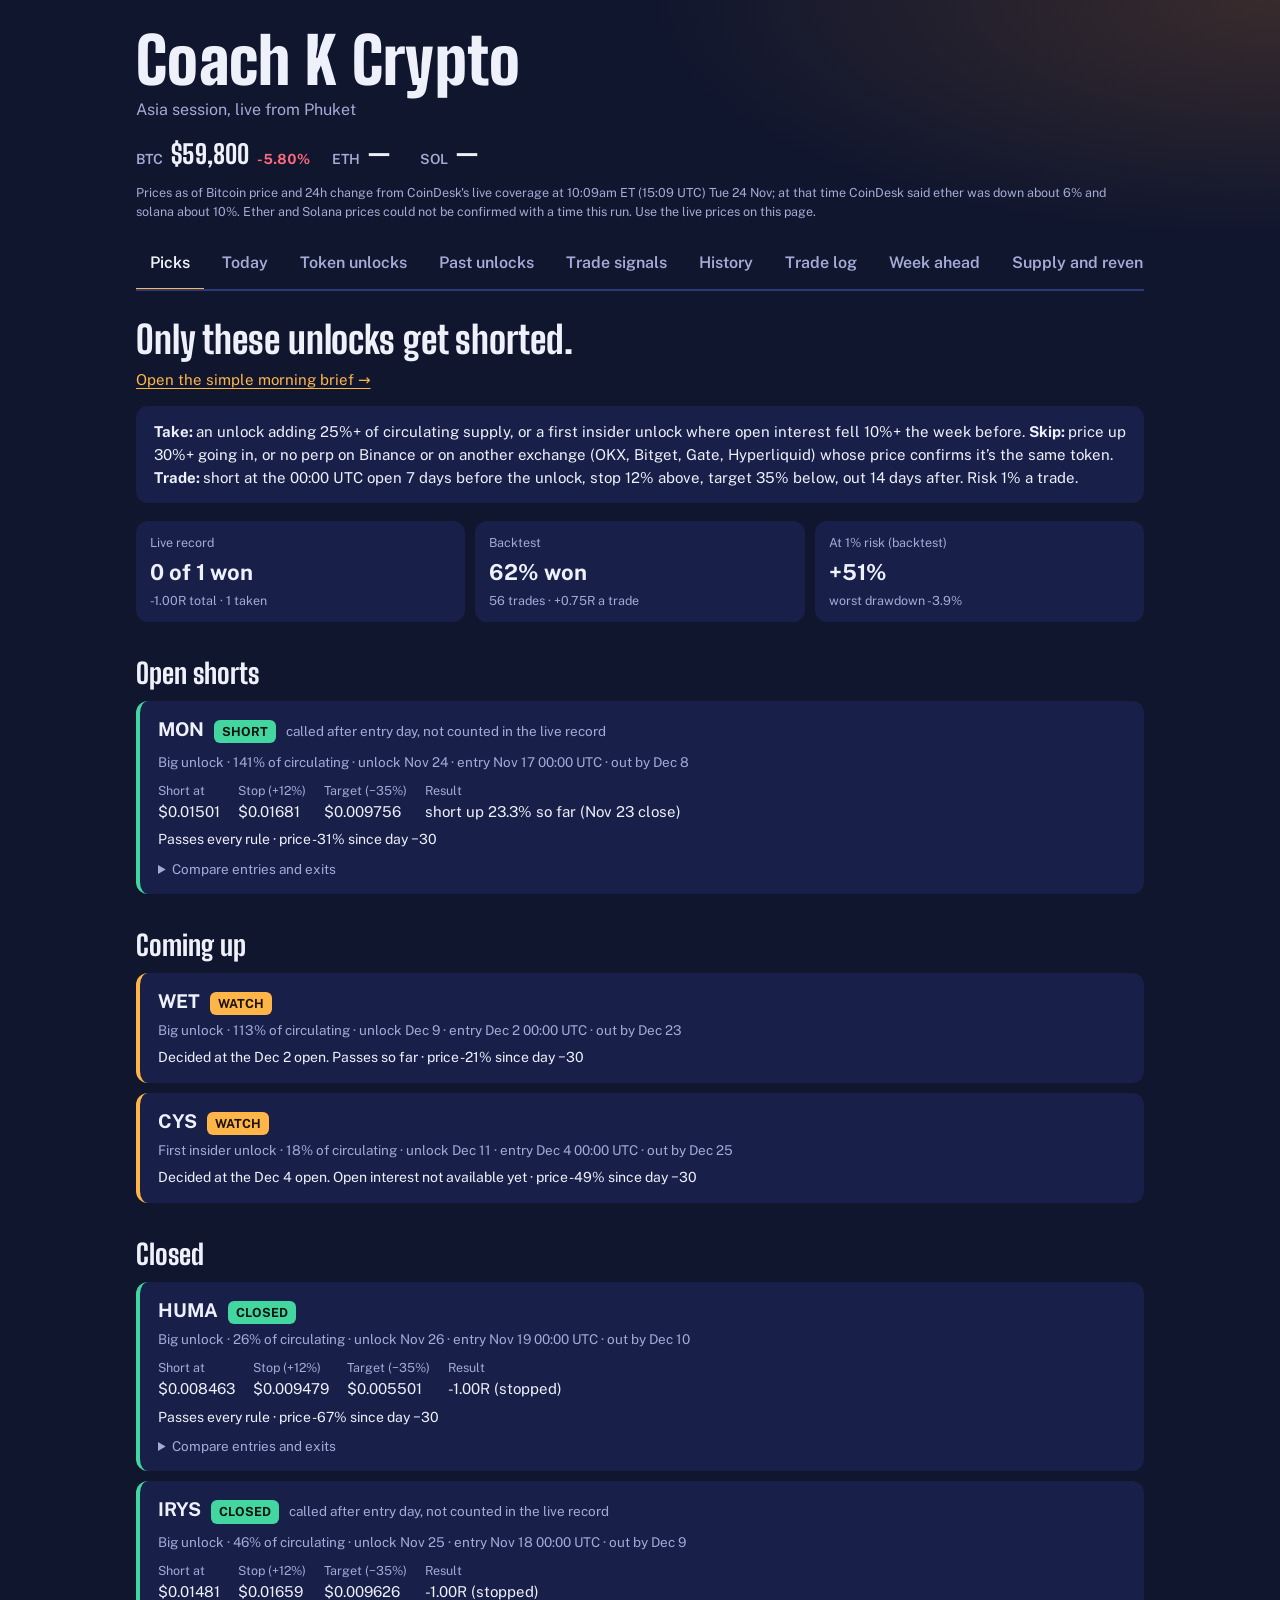
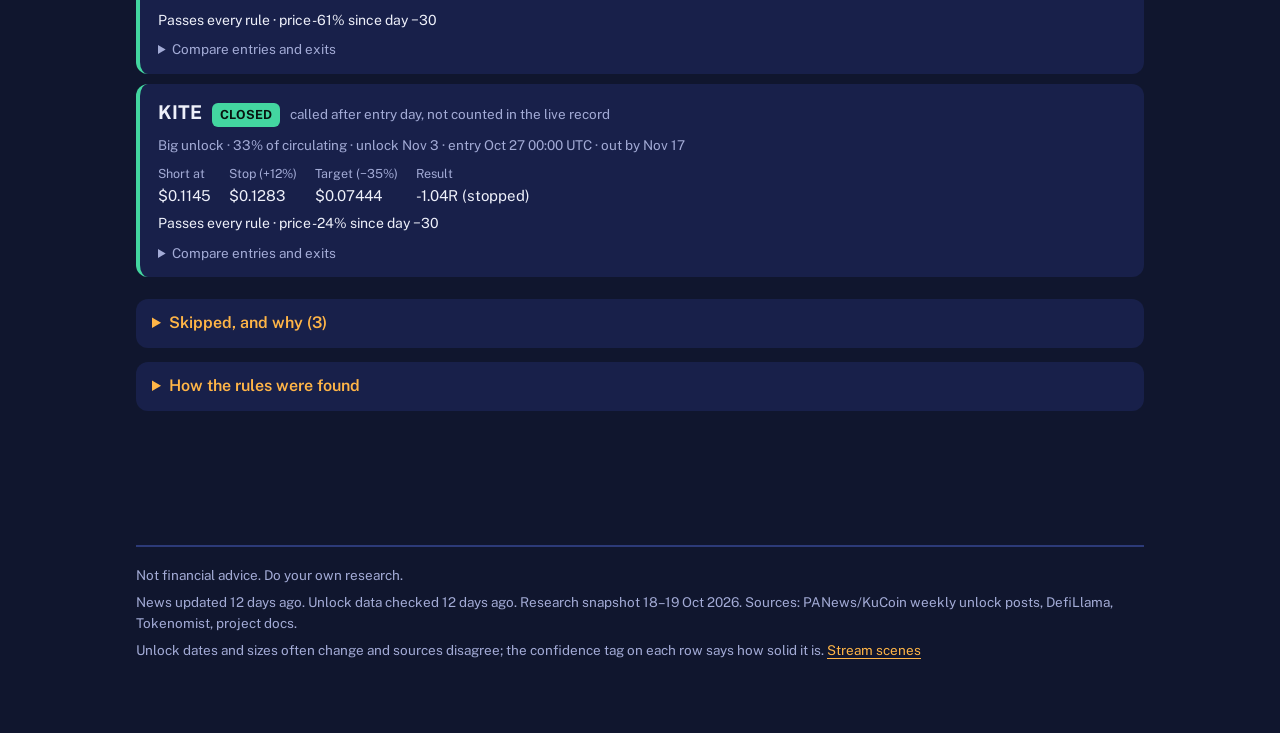
==== commit f97500d6: "v4: short on OKX/Bitget/Gate/Hyperliquid/KuCoin/MEXC when Binance has no perp, only after a price ch" ====
--- a/index.html
+++ b/index.html
@@ -400,7 +400,9 @@
       const cls = p.call === 'TAKE' ? 'take' : p.call === 'WATCH' ? 'watch' : 'skip';
       const lbl = p.call === 'TAKE' ? (res && res.status === 'closed' ? 'CLOSED' : 'SHORT') : p.call;
       const size = p.pctCirculating != null ? Math.round(p.pctCirculating) + '% of circulating' : 'size not published';
-      const meta = p.setup + ' · ' + size + ' · unlock ' + d(p.unlockDate) + ' · entry ' + d(p.entryDate) + ' 00:00 UTC · out by ' + d(p.coverDate);
+      const VN = { okx: 'OKX', bitget: 'Bitget', gate: 'Gate', hyperliquid: 'Hyperliquid' };
+      const meta = p.setup + ' · ' + size + ' · unlock ' + d(p.unlockDate) + ' · entry ' + d(p.entryDate) + ' 00:00 UTC · out by ' + d(p.coverDate)
+        + (p.venue && p.venue !== 'binance' ? ' · short on ' + (VN[p.venue] || p.venue) : '') + (p.where && p.where.length ? ' · perps on ' + p.where.join(', ') : '');
       const kids = [el('div', { class: 'top' }, [el('span', { class: 'tok', text: p.token }), el('span', { class: 'call', text: lbl }),
         p.lateCall ? el('span', { class: 'small', text: 'called after entry day, not counted in the live record' }) : null]),
         el('div', { class: 'meta', text: meta })];
@@ -431,7 +433,7 @@
           el('table', null, [el('tr', null, [el('th', { text: 'Short profit if you…' }), el('th', { text: 'out +1d' }), el('th', { text: '+3d' }), el('th', { text: '+7d' }), el('th', { text: '+14d' }), el('th', { class: 'nowh', text: 'now' })]), ...rows]),
           sp ? el('div', { class: 'note', text: 'Shadow exit (60% off at −35%, rest trails 10%): ' + (sp.pct > 0 ? '+' : '') + sp.pct + '% · ' + sp.why + (sp.status === 'open' ? ' (open)' : '') }) : null,
           el('div', { class: 'note', text: 'No stop in this table: plain moves from each entry open to each exit close. “Now” uses the live Binance price when it loads, else the ' + d(pr.asOf) + ' close.' })]);
-        box.addEventListener('toggle', () => { if (!box.open || box.dataset.live) return; box.dataset.live = 1;
+        box.addEventListener('toggle', () => { if (!box.open || box.dataset.live || (p.venue && p.venue !== 'binance')) return; box.dataset.live = 1;
           fetch('https://fapi.binance.com/fapi/v1/ticker/price?symbol=' + sym).then(r => r.json()).then(j => { const now = +j.price; if (!now) return;
             nowCells.forEach(c => { const en = +c.dataset.entry, v = (en - now) / en * 100; c.textContent = (v > 0 ? '+' : '') + v.toFixed(1) + '%'; c.className = v >= 0 ? 'up' : 'dn'; });
             const h = box.querySelector('.nowh'); if (h) h.textContent = 'now ' + px(now); }).catch(() => {}); });
@@ -449,7 +451,7 @@
       el('p', { class: 'lead', text: 'Only these unlocks get shorted.' }),
       (() => { const a = el('a', { href: 'brief.html', text: 'Open the simple morning brief →' }); a.style.cssText = 'display:inline-block;margin:-6px 0 14px;font-size:15px;color:var(--sun)'; return a; })(),
       el('div', { class: 'pk-rule' }, [el('b', { text: 'Take: ' }), 'an unlock adding 25%+ of circulating supply, or a first insider unlock where open interest fell 10%+ the week before. ',
-        el('b', { text: 'Skip: ' }), 'price up 30%+ going in, or no Binance perpetual. ',
+        el('b', { text: 'Skip: ' }), 'price up 30%+ going in, or no perp on Binance or on another exchange (OKX, Bitget, Gate, Hyperliquid) whose price confirms it’s the same token. ',
         el('b', { text: 'Trade: ' }), 'short at the 00:00 UTC open 7 days before the unlock, stop 12% above, target 35% below, out 14 days after. Risk 1% a trade.']),
       el('div', { class: 'pk-tiles' }, [
         tile('Live record', L.closed ? L.won + ' of ' + L.closed + ' won' : 'no closed trades yet', L.closed ? r2(L.totalR) + ' total · ' + L.taken + ' taken' : 'rules frozen ' + d(R.frozenOn)),
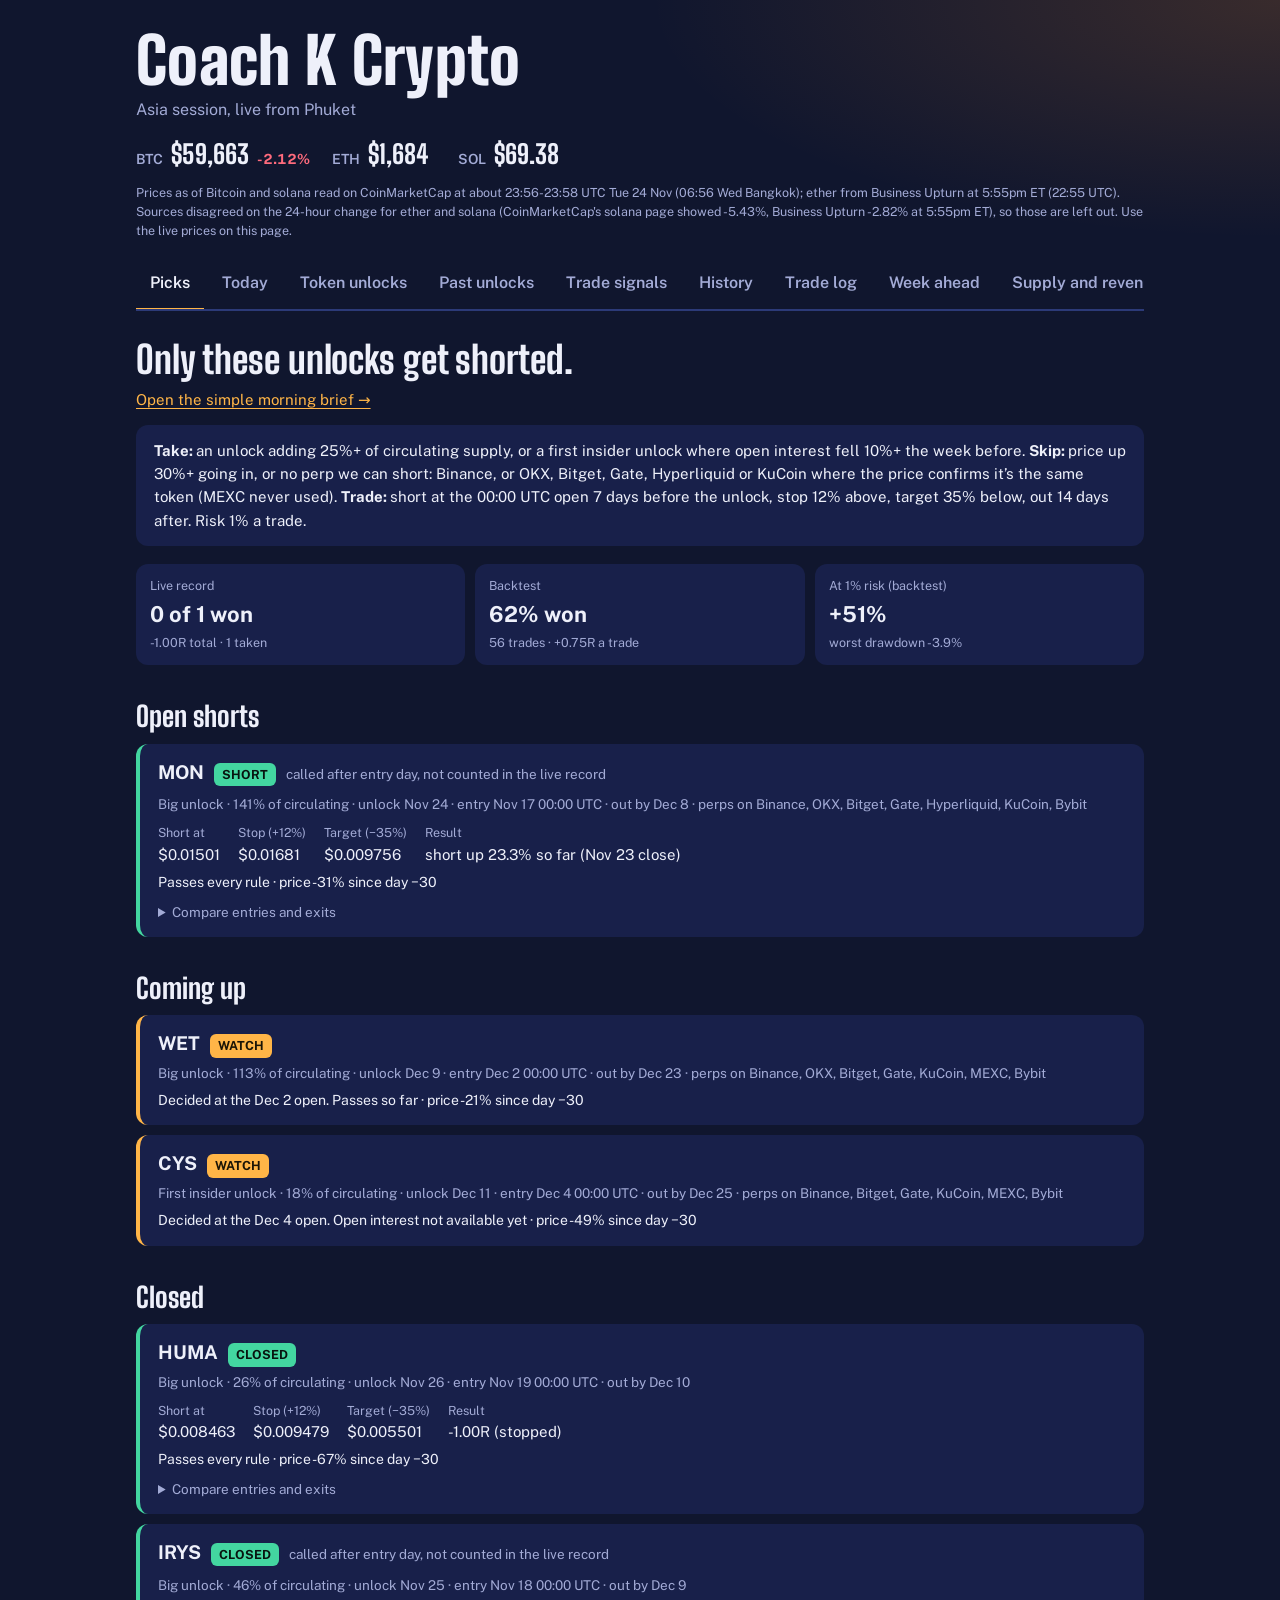
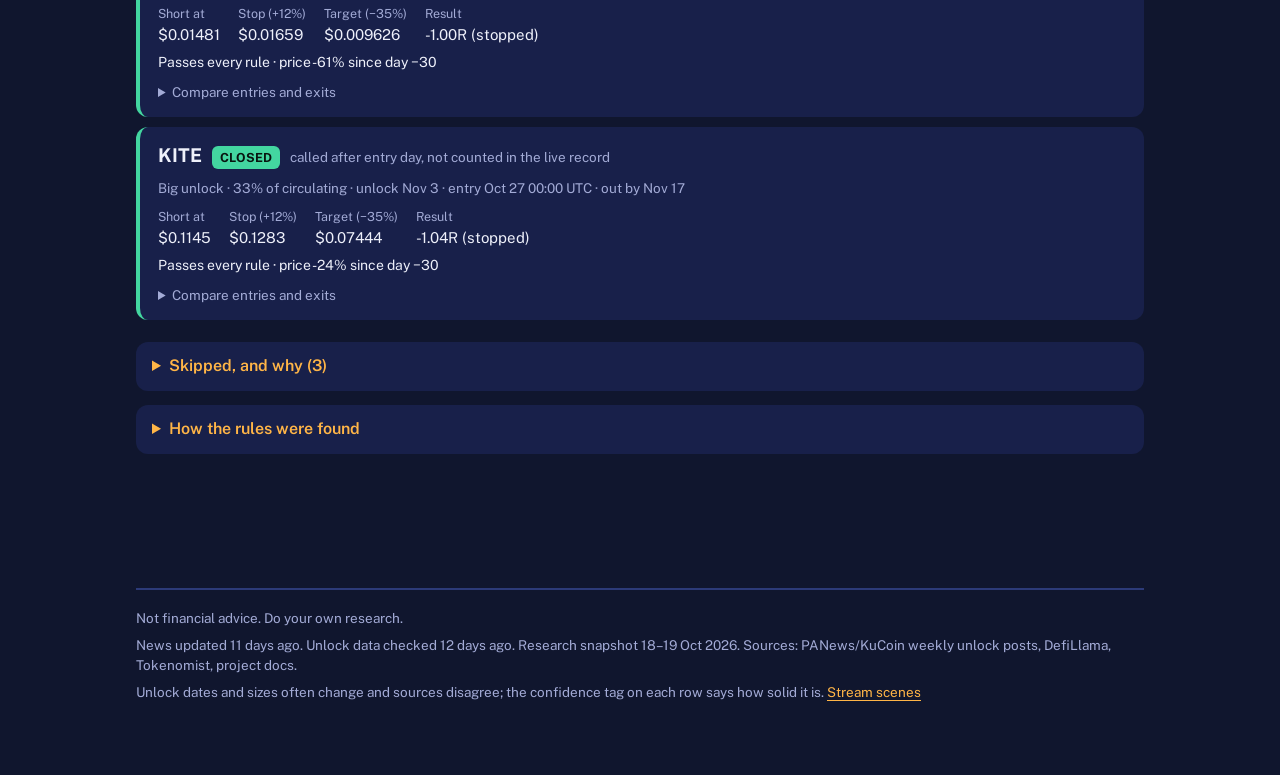
==== commit 8e03d743: "v5: focus only on unlocks we can short (scripts/shortable.py checks every unlock); never use MEXC (F" ====
--- a/index.html
+++ b/index.html
@@ -451,7 +451,7 @@
       el('p', { class: 'lead', text: 'Only these unlocks get shorted.' }),
       (() => { const a = el('a', { href: 'brief.html', text: 'Open the simple morning brief →' }); a.style.cssText = 'display:inline-block;margin:-6px 0 14px;font-size:15px;color:var(--sun)'; return a; })(),
       el('div', { class: 'pk-rule' }, [el('b', { text: 'Take: ' }), 'an unlock adding 25%+ of circulating supply, or a first insider unlock where open interest fell 10%+ the week before. ',
-        el('b', { text: 'Skip: ' }), 'price up 30%+ going in, or no perp on Binance or on another exchange (OKX, Bitget, Gate, Hyperliquid) whose price confirms it’s the same token. ',
+        el('b', { text: 'Skip: ' }), 'price up 30%+ going in, or no perp we can short: Binance, or OKX, Bitget, Gate, Hyperliquid or KuCoin where the price confirms it’s the same token (MEXC never used). ',
         el('b', { text: 'Trade: ' }), 'short at the 00:00 UTC open 7 days before the unlock, stop 12% above, target 35% below, out 14 days after. Risk 1% a trade.']),
       el('div', { class: 'pk-tiles' }, [
         tile('Live record', L.closed ? L.won + ' of ' + L.closed + ' won' : 'no closed trades yet', L.closed ? r2(L.totalR) + ' total · ' + L.taken + ' taken' : 'rules frozen ' + d(R.frozenOn)),
@@ -614,13 +614,20 @@
       ]);
     }
     const days = uRange === 'all' ? 3650 : uRange;
-    const list = Desk.upcoming(D.unlocks, now, days);
+    const all = Desk.upcoming(D.unlocks, now, days);
+    // rules v5: only unlocks we can short are worth focusing on; the rest sit behind a click
+    const SH = (D.shortable || {}).unlocks || {};
+    const st = u => (SH[u.token + '|' + u.date] || {}).shortable || 'unknown';
+    const list = all.filter(u => st(u) !== 'no'), dropped = all.filter(u => st(u) === 'no');
     const total = list.reduce((s, u) => s + (u.usdM || 0), 0);
+    const where = u => (SH[u.token + '|' + u.date] || {}).where || [];
     return el('section', { 'aria-label': 'Upcoming token unlocks' }, [head, ' ',
       seg([[7, 'Next 7 days'], [30, 'Next 30 days'], ['all', 'All']], uRange, v => uRange = v),
-      el('p', { class: 'intro', text: 'An unlock releases tokens held by teams, investors or the treasury. ' + list.length + ' unlocks worth about ' + (Desk.usd(total) || '$0') + ' in this window. Each row shows the likely sell pressure and how confident we are in the data. Tap a row for the reasons and sources.' }),
+      el('p', { class: 'intro', text: 'An unlock releases tokens held by teams, investors or the treasury. Only unlocks we can short are listed: ' + list.length + ' worth about ' + (Desk.usd(total) || '$0') + ' in this window' + (dropped.length ? ' (' + dropped.length + ' with no perp we can short are hidden below)' : '') + '. Each row shows the likely sell pressure and how confident we are in the data. Tap a row for the reasons and sources.' }),
       method(),
-      el('div', { class: 'ul' }, list.length ? list.map(u => unlockRow(u, now)) : [el('p', { class: 'state', text: 'No unlocks in this window.' })])
+      el('div', { class: 'ul' }, list.length ? list.map(u => { const row = unlockRow(u, now); const w = where(u); if (w.length || st(u) === 'unknown') row.appendChild(el('div', { class: 'note', style: 'font-size:12.5px;opacity:.75;padding:0 12px 8px', text: w.length ? 'Perps on: ' + w.join(', ') : 'Still checking where it can be shorted' })); return row; }) : [el('p', { class: 'state', text: 'No shortable unlocks in this window.' })]),
+      dropped.length ? el('details', { style: 'margin-top:14px' }, [el('summary', { text: 'Can’t short these (' + dropped.length + '): no perp for the real token on Binance, Bybit, OKX, Bitget, Gate, Hyperliquid or KuCoin. MEXC is never used.' }),
+        el('ul', null, dropped.map(u => el('li', { text: u.token + ' · ' + new Date(u.date + 'T00:00:00Z').toLocaleDateString('en-US', { day: 'numeric', month: 'short', timeZone: 'UTC' }) + ((SH[u.token + '|' + u.date] || {}).notes || []).map(n => ' · ' + n).join('') })))]) : null
     ]);
   }
 
@@ -1457,6 +1464,7 @@
     try { D.grades = await fetch('data/grades.json?t=' + Date.now(), { cache: 'no-store' }).then(r => r.ok ? r.json() : null); } catch (e) { D.grades = null; }
     try { D.journal = await fetch('data/journal.json?t=' + Date.now(), { cache: 'no-store' }).then(r => r.ok ? r.json() : null); } catch (e) { D.journal = null; }
     try { D.archive = await fetch('data/archive.json?t=' + Date.now(), { cache: 'no-store' }).then(r => r.ok ? r.json() : null); } catch (e) { D.archive = null; }
+    try { D.shortable = await fetch('data/shortable.json?t=' + Date.now(), { cache: 'no-store' }).then(r => r.ok ? r.json() : null); } catch (e) { D.shortable = null; }
     try { D.picks = await fetch('data/picks.json?t=' + Date.now(), { cache: 'no-store' }).then(r => r.ok ? r.json() : null); } catch (e) { D.picks = null; }
     try { D.tradelog = await fetch('data/trade_log.json?t=' + Date.now(), { cache: 'no-store' }).then(r => r.ok ? r.json() : null); } catch (e) { D.tradelog = null; }
     P = await Desk.prices(D.news.market);
